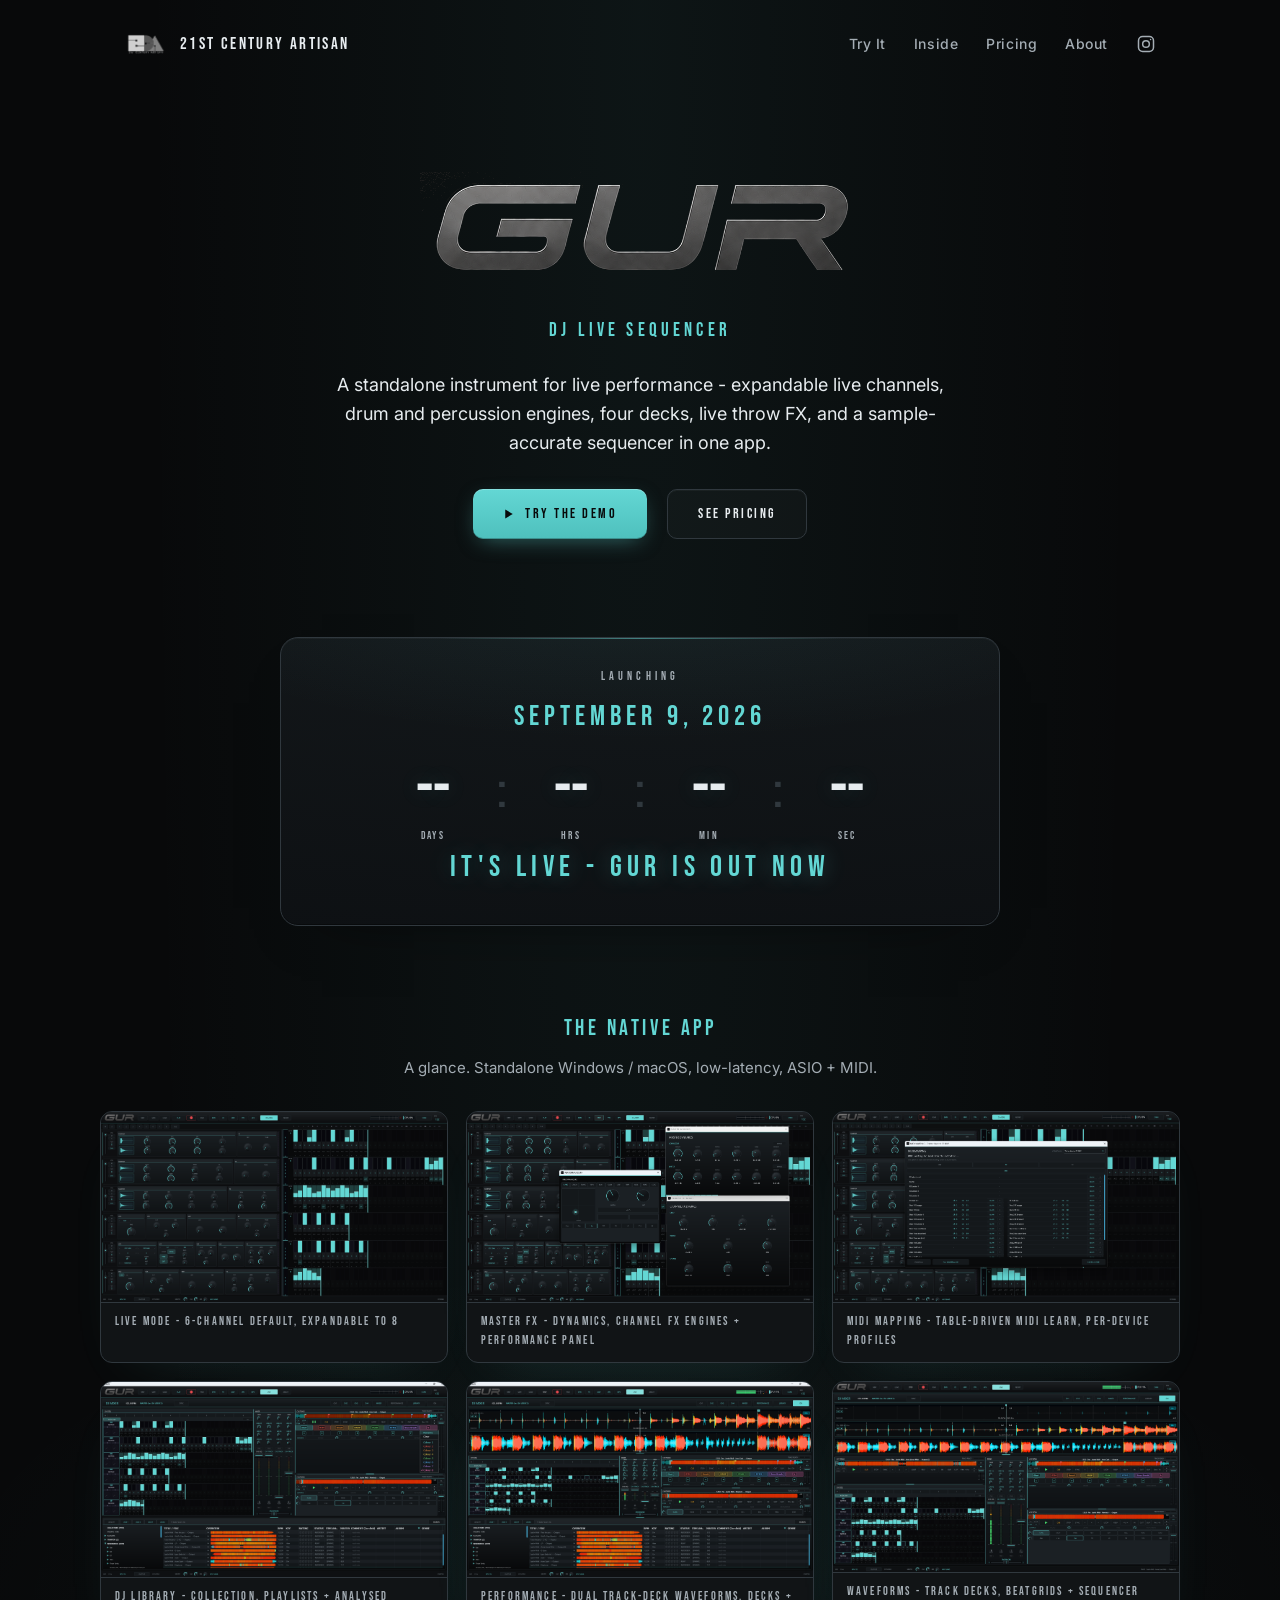
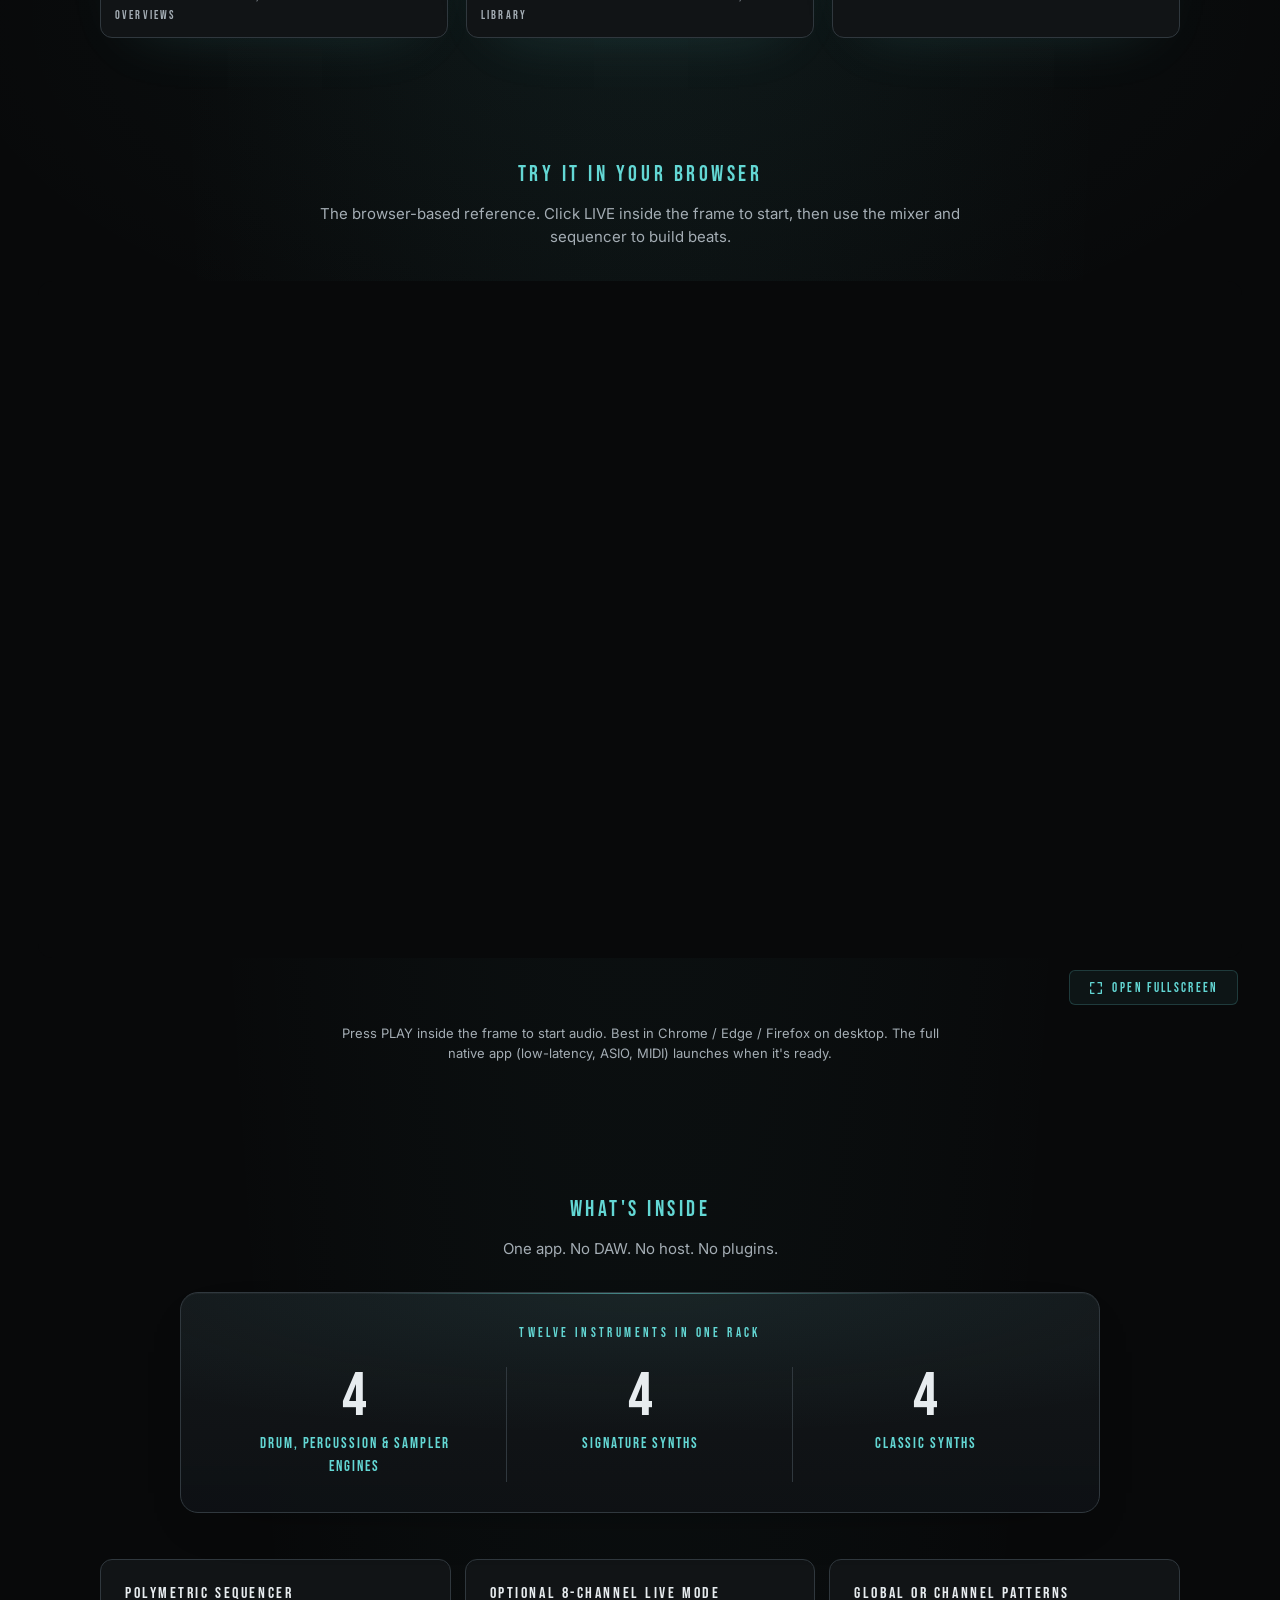
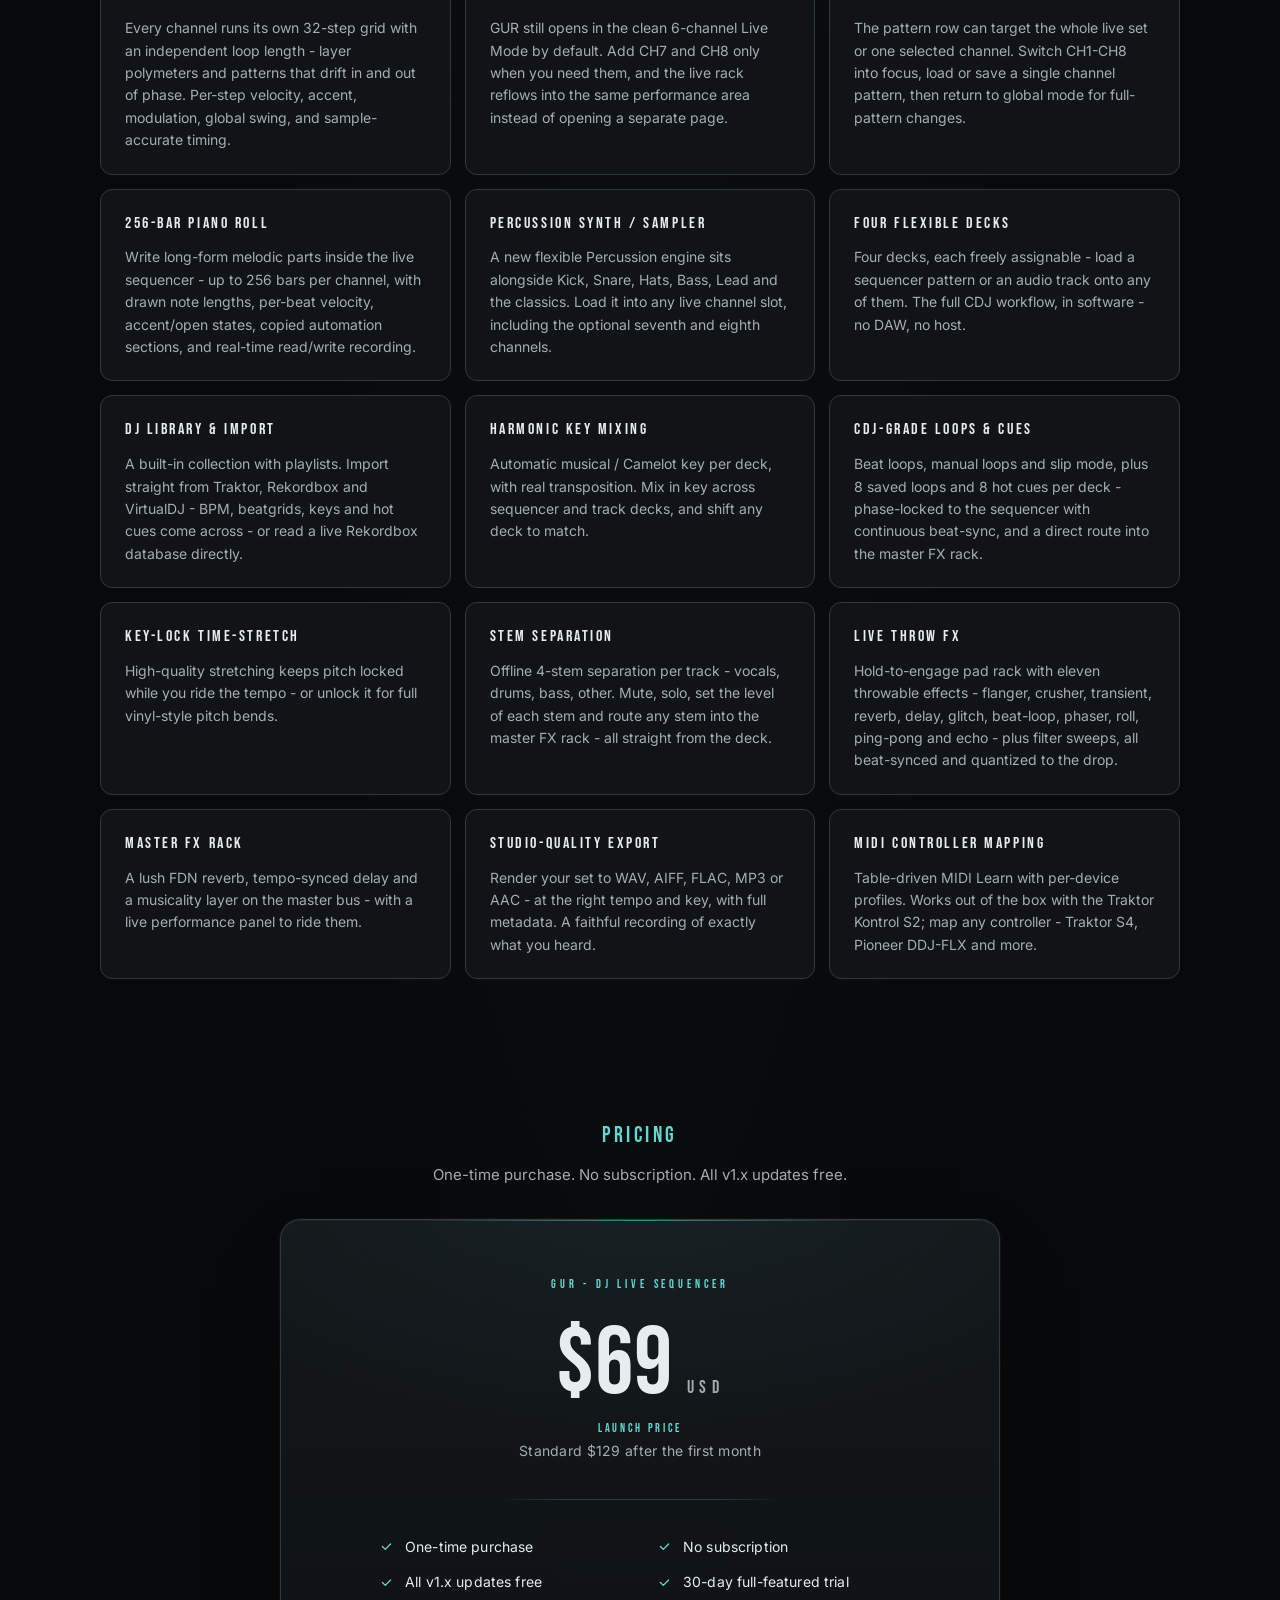
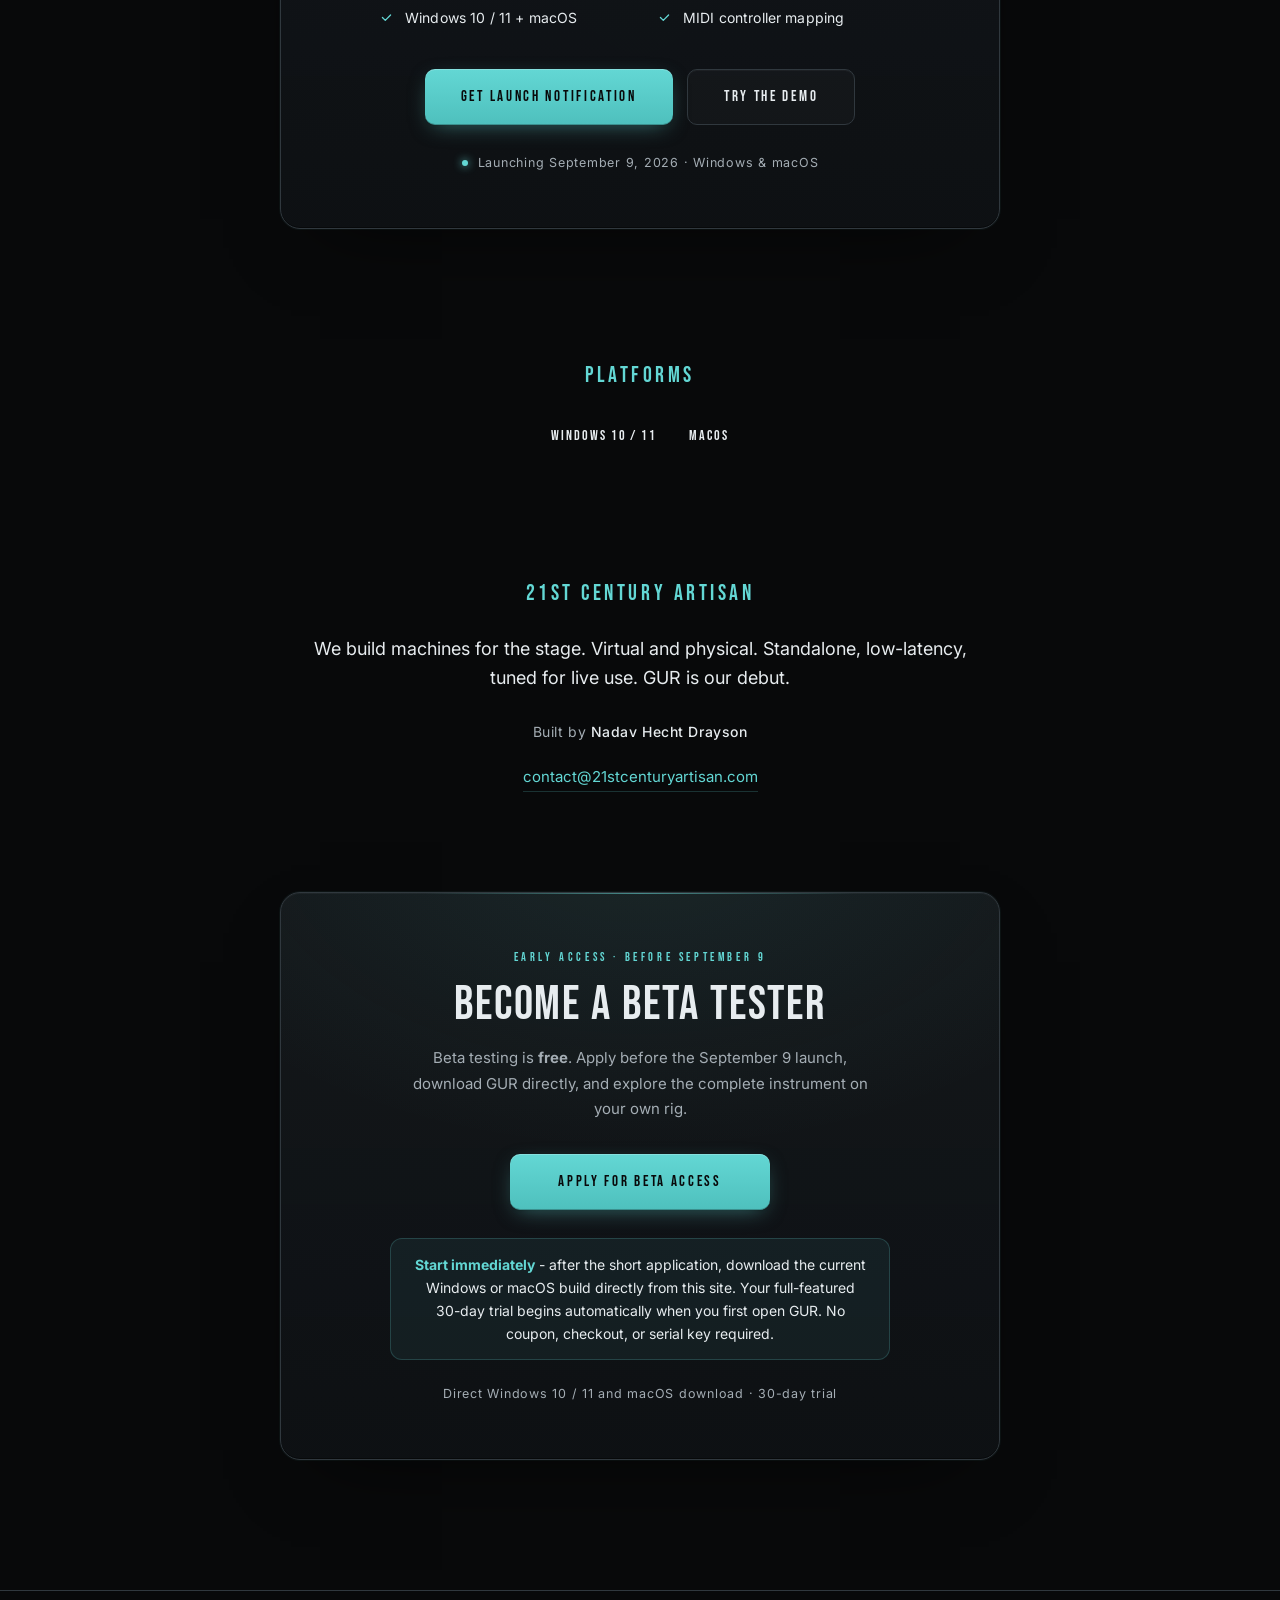
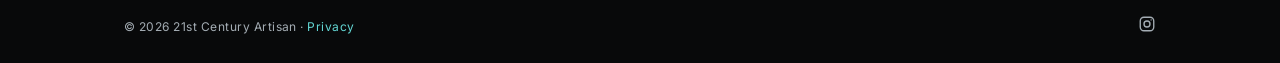
==== index.html @ 2fddfad7 "Move launch date from September 1 to September 9, 2026 Updates the countdown target, the hero/platfo" ====
<!DOCTYPE html>
<html lang="en">
<head>
  <meta charset="UTF-8">
  <meta name="viewport" content="width=device-width, initial-scale=1.0">
  <title>GUR - DJ Live Sequencer · 21st Century Artisan</title>
  <meta name="description" content="GUR is a standalone DJ Live Sequencer for Windows and macOS with expandable live channels, four decks, piano roll automation, percussion, MIDI mapping and live FX.">
  <meta name="theme-color" content="#0b0f15">
  <meta property="og:title" content="GUR - DJ Live Sequencer">
  <meta property="og:description" content="Expandable live channels, four decks, piano roll automation, percussion, MIDI mapping and live FX. By 21st Century Artisan.">
  <meta property="og:type" content="website">
  <link rel="icon" type="image/png" sizes="32x32" href="images/favicon-32.png">
  <link rel="apple-touch-icon" sizes="180x180" href="images/favicon-180.png">
  <link rel="preconnect" href="https://fonts.googleapis.com">
  <link rel="preconnect" href="https://fonts.gstatic.com" crossorigin>
  <link href="https://fonts.googleapis.com/css2?family=Bebas+Neue&family=Inter:wght@400;500;600&display=swap" rel="stylesheet">
  <link rel="stylesheet" href="css/style.css?v=20260725a">
</head>
<body>

<!-- HEADER -->
<header class="site-header">
  <a href="#top" class="brand">
    <img src="images/logo.png" alt="21st Century Artisan" class="brand-mark">
    <span class="brand-name">21st Century Artisan</span>
  </a>
  <nav class="header-nav">
    <a href="#try"      class="header-link">Try It</a>
    <a href="#inside"   class="header-link">Inside</a>
    <a href="#pricing"  class="header-link">Pricing</a>
    <a href="#about"    class="header-link">About</a>
    <a href="https://www.instagram.com/21stcenturyartisan/" target="_blank" rel="noopener" class="header-ig" aria-label="Instagram">
      <svg viewBox="0 0 24 24" fill="none" stroke="currentColor" stroke-width="1.8" stroke-linecap="round" stroke-linejoin="round" width="20" height="20">
        <rect x="3" y="3" width="18" height="18" rx="5"/>
        <circle cx="12" cy="12" r="4"/>
        <circle cx="17.5" cy="6.5" r="0.9" fill="currentColor" stroke="none"/>
      </svg>
    </a>
  </nav>
</header>

<main id="top">

  <!-- HERO -->
  <section class="hero">
    <img src="images/gur_logo.png" alt="GUR" class="hero-logo">
    <div class="hero-tagline">DJ LIVE SEQUENCER</div>
    <p class="hero-lede">
      A standalone instrument for live performance - expandable live channels,
      drum and percussion engines, four decks, live throw FX, and a sample-accurate
      sequencer in one app.
    </p>
    <!-- Clean dual CTA: primary action is the in-browser demo (visitor can
         hear it in 10 seconds), secondary anchors to the pricing section. -->
    <div class="hero-cta">
      <a class="gur-btn gur-btn--primary" href="#try">
        <svg viewBox="0 0 16 16" width="12" height="12" fill="currentColor" aria-hidden="true">
          <path d="M3 2 L13 8 L3 14 Z"/>
        </svg>
        TRY THE DEMO
      </a>
      <a class="gur-btn gur-btn--ghost" href="#pricing">SEE PRICING</a>
    </div>
  </section>

  <!-- COUNTDOWN - launch clock to 9 Sep 2026. JS in main.js fills the digits
       and ticks once per second; if the date passes it flips to a LAUNCHED state. -->
  <section class="countdown-section" aria-label="Launch countdown">
    <div class="countdown-card" id="countdown" data-launch="2026-09-09T00:00:00">
      <div class="cd-eyebrow">LAUNCHING</div>
      <div class="cd-date">SEPTEMBER 9, 2026</div>
      <div class="cd-clock" id="cdClock" role="timer" aria-live="off">
        <div class="cd-unit"><span class="cd-num" id="cdDays">--</span><span class="cd-lbl">DAYS</span></div>
        <div class="cd-sep">:</div>
        <div class="cd-unit"><span class="cd-num" id="cdHours">--</span><span class="cd-lbl">HRS</span></div>
        <div class="cd-sep">:</div>
        <div class="cd-unit"><span class="cd-num" id="cdMins">--</span><span class="cd-lbl">MIN</span></div>
        <div class="cd-sep">:</div>
        <div class="cd-unit"><span class="cd-num" id="cdSecs">--</span><span class="cd-lbl">SEC</span></div>
      </div>
      <div class="cd-done" id="cdDone" hidden>IT'S LIVE - GUR IS OUT NOW</div>
    </div>
  </section>

  <!-- SCREENSHOTS - teaser of the native JUCE app -->
  <section id="shots" class="shots-section">
    <div class="section-head">
      <h2>THE NATIVE APP</h2>
      <p>A glance. Standalone Windows / macOS, low-latency, ASIO + MIDI.</p>
    </div>
    <div class="shots-grid">
      <figure class="shot" data-lightbox="0" tabindex="0" role="button" aria-label="Open larger view of LIVE mode screenshot">
        <img src="images/gur-live.png" alt="GUR live mode - mixer and expandable live sequencer" loading="lazy">
        <figcaption>LIVE MODE - 6-channel default, expandable to 8</figcaption>
      </figure>
      <figure class="shot" data-lightbox="1" tabindex="0" role="button" aria-label="Open larger view of master FX and performance panel screenshot">
        <img src="images/gur-master-fx.png" alt="GUR master dynamics, channel FX engines and performance panel" loading="lazy">
        <figcaption>MASTER FX - dynamics, channel FX engines + performance panel</figcaption>
      </figure>
      <figure class="shot" data-lightbox="2" tabindex="0" role="button" aria-label="Open larger view of MIDI mapping screenshot">
        <img src="images/gur-midi-map.png" alt="GUR MIDI mapping dialog with per-device controller profiles" loading="lazy">
        <figcaption>MIDI MAPPING - table-driven MIDI Learn, per-device profiles</figcaption>
      </figure>
      <figure class="shot" data-lightbox="3" tabindex="0" role="button" aria-label="Open larger view of DJ library screenshot">
        <img src="images/gur-dj-library.png" alt="GUR DJ mixer with the built-in collection and playlists" loading="lazy">
        <figcaption>DJ LIBRARY - collection, playlists + analysed overviews</figcaption>
      </figure>
      <figure class="shot" data-lightbox="4" tabindex="0" role="button" aria-label="Open larger view of performance waveform screenshot">
        <img src="images/gur-performance.png" alt="GUR performance view - dual track-deck waveforms over decks and library" loading="lazy">
        <figcaption>PERFORMANCE - dual track-deck waveforms, decks + library</figcaption>
      </figure>
      <figure class="shot" data-lightbox="5" tabindex="0" role="button" aria-label="Open larger view of track-deck waveform screenshot">
        <img src="images/gur-dj-waveforms.png" alt="GUR waveform band with track decks and the sequencer" loading="lazy">
        <figcaption>WAVEFORMS - track decks, beatgrids + sequencer</figcaption>
      </figure>
    </div>
  </section>

  <!-- LIGHTBOX - fullscreen view of the screenshots. Click outside / X / Esc to close,
       arrows or click-image to flip between LIVE and DJ shots. -->
  <div class="lightbox" id="lightbox" role="dialog" aria-modal="true" aria-label="Screenshot viewer" hidden>
    <button class="lb-close" aria-label="Close">×</button>
    <button class="lb-nav lb-prev" aria-label="Previous screenshot">‹</button>
    <button class="lb-nav lb-next" aria-label="Next screenshot">›</button>
    <figure class="lb-stage">
      <img id="lbImg" src="" alt="">
      <figcaption id="lbCap"></figcaption>
    </figure>
  </div>

  <!-- MAIL CHOOSER - in-page "which email app?" picker. We control it, so picking
       Gmail/Outlook opens a pre-filled compose and "Default mail app" fires mailto:.
       Populated + opened by initMailChooser() from any [data-mail-email] link. -->
  <div class="mailchooser" id="mailChooser" role="dialog" aria-modal="true" aria-label="Choose your email app" hidden>
    <div class="mc-card">
      <button class="mc-close" aria-label="Close">×</button>
      <h3 class="mc-title">Open email with…</h3>
      <p class="mc-sub" id="mcTo"></p>
      <div class="mc-options">
        <a class="mc-opt" data-mc="gmail" target="_blank" rel="noopener">Gmail</a>
        <a class="mc-opt" data-mc="outlook" target="_blank" rel="noopener">Outlook</a>
        <a class="mc-opt" data-mc="default">Default mail app</a>
        <button class="mc-opt mc-copy" type="button" data-mc="copy">Copy email address</button>
      </div>
    </div>
  </div>

  <!-- TRY IT LIVE -->
  <section id="try" class="try-section">
    <div class="section-head">
      <h2>TRY IT IN YOUR BROWSER</h2>
      <p>The browser-based reference. Click LIVE inside the frame to start, then use the mixer and sequencer to build beats.</p>
    </div>
    <div class="iframe-wrap">
      <!-- allow="autoplay; fullscreen" keeps the Web Audio context running when the
           iframe enters fullscreen. The synth's AudioContext is started by the user
           pressing PLAY inside the iframe, which counts as the user gesture. -->
      <iframe id="synthFrame"
              src="https://21stcenturyartisan.github.io/DJLS-public/"
              title="GUR-V1 - browser demo"
              allow="autoplay; fullscreen; encrypted-media; clipboard-read; clipboard-write"
              allowfullscreen
              loading="lazy"></iframe>
    </div>
    <div class="try-actions">
      <button id="synthFsBtn" class="fs-btn" type="button" aria-label="Open synth in fullscreen">
        <svg viewBox="0 0 24 24" width="16" height="16" fill="none" stroke="currentColor" stroke-width="2" stroke-linecap="round" stroke-linejoin="round" aria-hidden="true">
          <path d="M4 9V4h5"/><path d="M20 9V4h-5"/>
          <path d="M4 15v5h5"/><path d="M20 15v5h-5"/>
        </svg>
        OPEN FULLSCREEN
      </button>
    </div>
    <p class="try-note">Press PLAY inside the frame to start audio. Best in Chrome / Edge / Firefox on desktop. The full native app (low-latency, ASIO, MIDI) launches when it's ready.</p>
  </section>

  <!-- FEATURE GRID -->
  <section id="inside" class="features-section">
    <div class="section-head">
      <h2>WHAT'S INSIDE</h2>
      <p>One app. No DAW. No host. No plugins.</p>
    </div>

    <!-- Instrument-count banner: 4 drum/percussion + 4 signature + 4 classic = 12 engines. -->
    <div class="synth-banner">
      <p class="sb-lead">Twelve instruments in one rack</p>
      <div class="sb-tiles">
        <div class="sb-tile">
          <span class="sb-num">4</span>
          <span class="sb-label">Drum, percussion &amp; sampler engines</span>
        </div>
        <div class="sb-tile">
          <span class="sb-num">4</span>
          <span class="sb-label">Signature synths</span>
        </div>
        <div class="sb-tile">
          <span class="sb-num">4</span>
          <span class="sb-label">Classic synths</span>
        </div>
      </div>
    </div>

    <div class="feature-grid">
      <div class="card">
        <h3>POLYMETRIC SEQUENCER</h3>
        <p>Every channel runs its own 32-step grid with an independent loop length - layer polymeters and patterns that drift in and out of phase. Per-step velocity, accent, modulation, global swing, and sample-accurate timing.</p>
      </div>
      <div class="card">
        <h3>OPTIONAL 8-CHANNEL LIVE MODE</h3>
        <p>GUR still opens in the clean 6-channel Live Mode by default. Add CH7 and CH8 only when you need them, and the live rack reflows into the same performance area instead of opening a separate page.</p>
      </div>
      <div class="card">
        <h3>GLOBAL OR CHANNEL PATTERNS</h3>
        <p>The pattern row can target the whole live set or one selected channel. Switch CH1-CH8 into focus, load or save a single channel pattern, then return to global mode for full-pattern changes.</p>
      </div>
      <div class="card">
        <h3>256-BAR PIANO ROLL</h3>
        <p>Write long-form melodic parts inside the live sequencer - up to 256 bars per channel, with drawn note lengths, per-beat velocity, accent/open states, copied automation sections, and real-time read/write recording.</p>
      </div>
      <div class="card">
        <h3>PERCUSSION SYNTH / SAMPLER</h3>
        <p>A new flexible Percussion engine sits alongside Kick, Snare, Hats, Bass, Lead and the classics. Load it into any live channel slot, including the optional seventh and eighth channels.</p>
      </div>
      <div class="card">
        <h3>FOUR FLEXIBLE DECKS</h3>
        <p>Four decks, each freely assignable - load a sequencer pattern or an audio track onto any of them. The full CDJ workflow, in software - no DAW, no host.</p>
      </div>
      <div class="card">
        <h3>DJ LIBRARY &amp; IMPORT</h3>
        <p>A built-in collection with playlists. Import straight from Traktor, Rekordbox and VirtualDJ - BPM, beatgrids, keys and hot cues come across - or read a live Rekordbox database directly.</p>
      </div>
      <div class="card">
        <h3>HARMONIC KEY MIXING</h3>
        <p>Automatic musical / Camelot key per deck, with real transposition. Mix in key across sequencer and track decks, and shift any deck to match.</p>
      </div>
      <div class="card">
        <h3>CDJ-GRADE LOOPS &amp; CUES</h3>
        <p>Beat loops, manual loops and slip mode, plus 8 saved loops and 8 hot cues per deck - phase-locked to the sequencer with continuous beat-sync, and a direct route into the master FX rack.</p>
      </div>
      <div class="card">
        <h3>KEY-LOCK TIME-STRETCH</h3>
        <p>High-quality stretching keeps pitch locked while you ride the tempo - or unlock it for full vinyl-style pitch bends.</p>
      </div>
      <div class="card">
        <h3>STEM SEPARATION</h3>
        <p>Offline 4-stem separation per track - vocals, drums, bass, other. Mute, solo, set the level of each stem and route any stem into the master FX rack - all straight from the deck.</p>
      </div>
      <div class="card">
        <h3>LIVE THROW FX</h3>
        <p>Hold-to-engage pad rack with eleven throwable effects - flanger, crusher, transient, reverb, delay, glitch, beat-loop, phaser, roll, ping-pong and echo - plus filter sweeps, all beat-synced and quantized to the drop.</p>
      </div>
      <div class="card">
        <h3>MASTER FX RACK</h3>
        <p>A lush FDN reverb, tempo-synced delay and a musicality layer on the master bus - with a live performance panel to ride them.</p>
      </div>
      <div class="card">
        <h3>STUDIO-QUALITY EXPORT</h3>
        <p>Render your set to WAV, AIFF, FLAC, MP3 or AAC - at the right tempo and key, with full metadata. A faithful recording of exactly what you heard.</p>
      </div>
      <div class="card">
        <h3>MIDI CONTROLLER MAPPING</h3>
        <p>Table-driven MIDI Learn with per-device profiles. Works out of the box with the Traktor Kontrol S2; map any controller - Traktor S4, Pioneer DDJ-FLX and more.</p>
      </div>
    </div>
  </section>

  <!-- PRICING - single elevated card. One launch price, one primary CTA, one
       quiet secondary. Feature grid uses thin SVG ticks (not emoji). Top-edge
       accent rail + soft inset/outset shadows give the card a premium tactile
       feel without ornament. Update mailto: -> LemonSqueezy checkout URL once
       LS account is live; the rest of the layout stays. -->
  <section id="pricing" class="pricing-section">
    <div class="section-head">
      <h2>PRICING</h2>
      <p>One-time purchase. No subscription. All v1.x updates free.</p>
    </div>

    <div class="pricing-card">
      <div class="pc-eyebrow">GUR - DJ LIVE SEQUENCER</div>

      <div class="pc-price-row">
        <span class="pc-price">$69</span>
        <span class="pc-currency">USD</span>
      </div>
      <p class="pc-context">
        <span class="pc-launch-tag">LAUNCH PRICE</span><br>
        Standard $129 after the first month
      </p>

      <div class="pc-divider"></div>

      <ul class="pc-features">
        <li>
          <svg viewBox="0 0 16 16" width="13" height="13" fill="none" stroke="currentColor" stroke-width="1.6" stroke-linecap="round" stroke-linejoin="round" aria-hidden="true">
            <path d="M3 8 L6.5 11.5 L13 5"/>
          </svg>
          One-time purchase
        </li>
        <li>
          <svg viewBox="0 0 16 16" width="13" height="13" fill="none" stroke="currentColor" stroke-width="1.6" stroke-linecap="round" stroke-linejoin="round" aria-hidden="true">
            <path d="M3 8 L6.5 11.5 L13 5"/>
          </svg>
          No subscription
        </li>
        <li>
          <svg viewBox="0 0 16 16" width="13" height="13" fill="none" stroke="currentColor" stroke-width="1.6" stroke-linecap="round" stroke-linejoin="round" aria-hidden="true">
            <path d="M3 8 L6.5 11.5 L13 5"/>
          </svg>
          All v1.x updates free
        </li>
        <li>
          <svg viewBox="0 0 16 16" width="13" height="13" fill="none" stroke="currentColor" stroke-width="1.6" stroke-linecap="round" stroke-linejoin="round" aria-hidden="true">
            <path d="M3 8 L6.5 11.5 L13 5"/>
          </svg>
          30-day full-featured trial
        </li>
        <li>
          <svg viewBox="0 0 16 16" width="13" height="13" fill="none" stroke="currentColor" stroke-width="1.6" stroke-linecap="round" stroke-linejoin="round" aria-hidden="true">
            <path d="M3 8 L6.5 11.5 L13 5"/>
          </svg>
          Windows 10 / 11 + macOS
        </li>
        <li>
          <svg viewBox="0 0 16 16" width="13" height="13" fill="none" stroke="currentColor" stroke-width="1.6" stroke-linecap="round" stroke-linejoin="round" aria-hidden="true">
            <path d="M3 8 L6.5 11.5 L13 5"/>
          </svg>
          MIDI controller mapping
        </li>
      </ul>

      <div class="pc-cta-row">
        <!-- JS intercepts the click and shows the in-page mail chooser (initMailChooser).
             The Gmail href stays as the no-JS fallback. -->
        <a class="gur-btn gur-btn--primary gur-btn--lg" href="https://mail.google.com/mail/?view=cm&amp;fs=1&amp;to=contact@21stcenturyartisan.com&amp;su=GUR%20%E2%80%94%20notify%20me%20at%20launch&amp;body=Please%20let%20me%20know%20when%20GUR%20is%20available%20to%20purchase." target="_blank" rel="noopener"
           data-mail-email="contact@21stcenturyartisan.com"
           data-mail-subject="GUR - notify me at launch"
           data-mail-body="Please let me know when GUR is available to purchase.">
          GET LAUNCH NOTIFICATION
        </a>
        <a class="gur-btn gur-btn--ghost gur-btn--lg" href="#try">
          TRY THE DEMO
        </a>
      </div>

      <p class="pc-status"><span class="pc-status-dot" aria-hidden="true"></span>Launching September 9, 2026 · Windows &amp; macOS</p>
    </div>
  </section>

  <!-- PLATFORMS -->
  <section class="platforms-section">
    <div class="section-head">
      <h2>PLATFORMS</h2>
    </div>
    <div class="platforms-row">
      <span class="platform live">WINDOWS 10 / 11</span>
      <span class="platform live">MACOS</span>
    </div>
  </section>

  <!-- ABOUT -->
  <section id="about" class="about-section">
    <div class="about-inner">
      <h2>21ST CENTURY ARTISAN</h2>
      <p class="about-statement">
        We build machines for the stage. Virtual and physical. Standalone, low-latency,
        tuned for live use. GUR is our debut.
      </p>
      <p class="about-credit">
        Built by <strong>Nadav Hecht Drayson</strong>
      </p>
      <a class="contact-link" href="https://mail.google.com/mail/?view=cm&amp;fs=1&amp;to=contact@21stcenturyartisan.com" target="_blank" rel="noopener"
         data-mail-email="contact@21stcenturyartisan.com">
        contact@21stcenturyartisan.com
      </a>
    </div>
  </section>

  <!-- BETA TESTERS - bottom-of-page call to action. Applicants complete the
       short intake form, then download the Windows or macOS build directly and
       begin the built-in 30-day trial. No checkout or license key is needed. -->
  <section id="beta" class="beta-section">
    <div class="beta-card">
      <div class="beta-eyebrow">EARLY ACCESS · BEFORE SEPTEMBER 9</div>
      <h2 class="beta-title">BECOME A BETA TESTER</h2>
      <p class="beta-lede">
        Beta testing is <strong>free</strong>. Apply before the September 9 launch,
        download GUR directly, and explore the complete instrument on your own rig.
      </p>
      <!-- The beta CTA now leads to the intake questionnaire (beta-intake.html),
           which gathers the applicant's profile and posts to
           contact@21stcenturyartisan.com. This replaces the old email-only form
           that jumped straight to checkout, so every applicant answers the
           qualifying questions before access is granted. -->
      <div class="beta-cta">
        <a class="gur-btn gur-btn--primary gur-btn--lg" href="beta-intake.html">APPLY FOR BETA ACCESS</a>
      </div>
      <p class="beta-trial">
        <strong>Start immediately</strong> - after the short application, download
        the current Windows or macOS build directly from this site. Your
        full-featured 30-day trial begins automatically when you first open GUR.
        No coupon, checkout, or serial key required.
      </p>
      <p class="beta-note">Direct Windows 10 / 11 and macOS download · 30-day trial</p>
    </div>
  </section>

</main>

<!-- FOOTER -->
<footer class="site-footer">
  <div class="footer-inner">
    <span>&copy; 2026 21st Century Artisan &middot; <a href="privacy.html">Privacy</a></span>
    <ul class="footer-socials">
      <li>
        <a href="https://www.instagram.com/21stcenturyartisan/" target="_blank" rel="noopener" aria-label="Instagram">
          <svg viewBox="0 0 24 24" fill="none" stroke="currentColor" stroke-width="1.8" stroke-linecap="round" stroke-linejoin="round" width="18" height="18">
            <rect x="3" y="3" width="18" height="18" rx="5"/>
            <circle cx="12" cy="12" r="4"/>
            <circle cx="17.5" cy="6.5" r="0.9" fill="currentColor" stroke="none"/>
          </svg>
        </a>
      </li>
    </ul>
  </div>
</footer>

<script src="js/main.js?v=20260705"></script>
</body>
</html>
---- css/style.css ----
/* ============================================================================
   21st Century Artisan · GUR - single-page site
   Palette + typography mirror the in-app aesthetic (kUiAccent #63d7d4, dark).
   ============================================================================ */

:root {
  /* Matches the synth's JUCE NEON palette exactly so the iframe blends
     seamlessly into the page (#08090a body, #14181b panels). Logo no
     longer reads as a stickered card sitting on a different dark. */
  --bg:          #08090a;
  --panel:       #14181b;
  --panel-soft:  #111416;
  --line:        #30383e;
  --text:        #e7ecef;
  --muted:       #a4adb4;
  --accent:      #63d7d4;
  --accent-dim:  #63d7d433;
  --warn:        #ff6a78;

  --maxw: 1080px;
  --gutter: 24px;
}

* { box-sizing: border-box; }
html, body { margin: 0; padding: 0; }
html { scroll-behavior: smooth; }
body {
  background:
    radial-gradient(ellipse at top, rgba(99,215,212,0.06), transparent 55%),
    radial-gradient(ellipse 1200px 600px at 50% 25%, rgba(99,215,212,0.04), transparent 60%),
    var(--bg);
  color: var(--text);
  font-family: 'Inter', -apple-system, BlinkMacSystemFont, 'Segoe UI', sans-serif;
  line-height: 1.55;
  min-height: 100vh;
  -webkit-font-smoothing: antialiased;
}

img { max-width: 100%; display: block; }

a { color: var(--accent); text-decoration: none; }
a:hover { color: var(--text); }

h2, h3 {
  font-family: 'Bebas Neue', sans-serif;
  font-weight: 400;
  letter-spacing: 0.16em;
  margin: 0;
}

/* ── HEADER ─────────────────────────────────────────────── */
.site-header {
  display: flex;
  align-items: center;
  justify-content: space-between;
  max-width: var(--maxw);
  margin: 0 auto;
  padding: 22px var(--gutter);
}
.brand {
  display: flex;
  align-items: center;
  gap: 12px;
  color: var(--text);
}
.brand-mark {
  width: 44px;
  height: 44px;
  object-fit: contain;
  /* No drop-shadow: the 21stCA logo PNG has a non-transparent border that
     drop-shadow traces into a visible rectangular halo, making the mark feel
     pasted on. Letting it sit clean reads as part of the page. */
}
.brand-name {
  font-family: 'Bebas Neue', sans-serif;
  letter-spacing: 0.14em;
  font-size: 17px;
  color: var(--text);
}
.header-nav {
  display: flex;
  align-items: center;
  gap: 28px;
}
.header-link {
  color: var(--muted);
  font-size: 14px;
  font-weight: 500;
  letter-spacing: 0.04em;
  transition: color 0.15s ease;
}
.header-link:hover { color: var(--text); }
.header-ig {
  color: var(--muted);
  display: inline-flex;
  align-items: center;
  transition: color 0.15s ease;
}
.header-ig:hover { color: var(--accent); }

@media (max-width: 640px) {
  .site-header { padding: 18px 16px; }
  .brand-name  { display: none; }                /* mark only on small */
  .header-nav  { gap: 16px; }
  .header-link { font-size: 13px; }
}

/* ── HERO ────────────────────────────────────────────────── */
.hero {
  max-width: var(--maxw);
  margin: 24px auto 40px;
  padding: 60px var(--gutter) 50px;
  text-align: center;
}
.hero-logo {
  margin: 0 auto 28px;
  max-width: 440px;
  width: min(78vw, 440px);
  /* No drop-shadow: gur_logo.png has noisy near-transparent edge pixels
     from make_gur_logo.ps1's flood-fill extraction, and drop-shadow
     traces them into a visible rectangular halo on dark backgrounds.
     The ambient body radial-gradient already gives the section a glow. */
}
.hero-tagline {
  font-family: 'Bebas Neue', sans-serif;
  letter-spacing: 0.22em;
  color: var(--accent);
  font-size: clamp(15px, 1.9vw, 19px);
  margin-bottom: 26px;
}
.hero-lede {
  max-width: 620px;
  margin: 0 auto 32px;
  font-size: clamp(16px, 1.8vw, 18px);
  color: var(--text);
  line-height: 1.6;
}
.hero-cta {
  display: inline-flex;
  align-items: center;
  gap: 20px;
  flex-wrap: wrap;
  justify-content: center;
}
.badge {
  display: inline-block;
  padding: 9px 20px;
  border: 1px solid var(--accent-dim);
  border-radius: 999px;
  color: var(--accent);
  font-family: 'Bebas Neue', sans-serif;
  letter-spacing: 0.18em;
  font-size: 13px;
}
.cta-secondary {
  color: var(--muted);
  font-size: 14px;
  letter-spacing: 0.06em;
  transition: color 0.15s ease;
}
.cta-secondary:hover { color: var(--accent); }

/* ── COUNTDOWN (launch clock) ───────────────────────────── */
.countdown-section { padding: 8px var(--gutter) 36px; }
.countdown-card {
  max-width: 720px;
  margin: 0 auto;
  padding: 30px clamp(20px, 4vw, 44px) 34px;
  text-align: center;
  background:
    radial-gradient(120% 90% at 50% -20%, rgba(99,215,212,0.07) 0%, transparent 62%),
    linear-gradient(180deg, rgba(20,24,27,0.85) 0%, rgba(14,17,20,0.92) 100%);
  border: 1px solid var(--line);
  border-radius: 18px;
  box-shadow:
    0 1px 0 rgba(255,255,255,0.04) inset,
    0 -1px 0 rgba(0,0,0,0.4) inset,
    0 24px 60px -42px rgba(0,0,0,0.7);
  position: relative;
  overflow: hidden;
}
.countdown-card::before {
  content: '';
  position: absolute;
  top: 0; left: 22%; right: 22%; height: 1px;
  background: linear-gradient(90deg, transparent, var(--accent) 50%, transparent);
  opacity: 0.5;
}
.cd-eyebrow {
  font-family: 'Bebas Neue', sans-serif;
  letter-spacing: 0.34em;
  font-size: 12px;
  color: var(--muted);
  margin-bottom: 8px;
}
.cd-date {
  font-family: 'Bebas Neue', sans-serif;
  letter-spacing: 0.18em;
  font-size: clamp(20px, 3vw, 28px);
  color: var(--accent);
  margin-bottom: 22px;
}
.cd-clock {
  display: flex;
  align-items: flex-start;
  justify-content: center;
  gap: clamp(10px, 2.4vw, 22px);
}
.cd-unit {
  display: flex;
  flex-direction: column;
  align-items: center;
  min-width: clamp(48px, 12vw, 84px);
}
.cd-num {
  font-family: 'Bebas Neue', sans-serif;
  font-size: clamp(38px, 7vw, 64px);
  line-height: 0.95;
  color: var(--text);
  font-variant-numeric: tabular-nums;
  text-shadow: 0 0 22px rgba(99,215,212,0.18);
}
.cd-lbl {
  font-family: 'Bebas Neue', sans-serif;
  letter-spacing: 0.2em;
  font-size: 11px;
  color: var(--muted);
  margin-top: 6px;
}
.cd-sep {
  font-family: 'Bebas Neue', sans-serif;
  font-size: clamp(30px, 6vw, 52px);
  line-height: 1;
  color: var(--line);
  align-self: flex-start;
  margin-top: clamp(2px, 0.6vw, 6px);
}
.cd-done {
  font-family: 'Bebas Neue', sans-serif;
  letter-spacing: 0.18em;
  font-size: clamp(20px, 3.4vw, 30px);
  color: var(--accent);
  text-shadow: 0 0 22px rgba(99,215,212,0.3);
}
@media (max-width: 560px) {
  .countdown-card { padding: 24px 16px 26px; border-radius: 14px; }
  .cd-clock { gap: 6px; }
  .cd-sep   { display: none; }       /* drop separators when space is tight */
  .cd-unit  { min-width: 0; flex: 1; }
}

/* ═══════════════════════════════════════════════════════
   REUSABLE BUTTON SYSTEM (.gur-btn)
   Single source of truth for every CTA on the page. Modifiers compose:
     .gur-btn .gur-btn--primary .gur-btn--lg
   Tactile hardware language - soft inset top highlight + recessed bottom
   edge on the primary; ghost variant for secondary CTAs. No bounce/scale
   on hover. All transitions through one --btn-trans timing function so
   states feel coherent.
   ═══════════════════════════════════════════════════════ */
:root {
  --btn-radius: 10px;
  --btn-height: 50px;
  --btn-pad-x: 30px;
  --btn-trans: 180ms cubic-bezier(.4, 0, .2, 1);
}
.gur-btn {
  appearance: none;
  -webkit-appearance: none;
  border: 0;
  cursor: pointer;
  font-family: 'Bebas Neue', sans-serif;
  letter-spacing: 0.18em;
  font-size: 14px;
  height: var(--btn-height);
  padding: 0 var(--btn-pad-x);
  border-radius: var(--btn-radius);
  display: inline-flex;
  align-items: center;
  justify-content: center;
  gap: 10px;
  transition: background var(--btn-trans),
              border-color var(--btn-trans),
              color var(--btn-trans),
              transform var(--btn-trans),
              box-shadow var(--btn-trans);
  text-decoration: none;
  white-space: nowrap;
  user-select: none;
  -webkit-tap-highlight-color: transparent;
  position: relative;
  isolation: isolate;   /* contain ::before/::after to the button */
}
.gur-btn:focus-visible {
  outline: 2px solid var(--accent);
  outline-offset: 3px;
}

/* Primary - tactile accent. Inset top highlight gives the chamfered hardware
   feel; subtle outer glow grows on hover. Active state recesses slightly. */
.gur-btn--primary {
  background: linear-gradient(180deg, var(--accent) 0%, #4ec0bd 100%);
  color: #08090a;
  box-shadow:
    0 1px 0 rgba(255,255,255,0.22) inset,
    0 -1px 0 rgba(0,0,0,0.25) inset,
    0 6px 22px -8px rgba(99,215,212,0.55),
    0 1px 2px rgba(0,0,0,0.4);
}
.gur-btn--primary:hover {
  background: linear-gradient(180deg, #7be0dd 0%, var(--accent) 100%);
  box-shadow:
    0 1px 0 rgba(255,255,255,0.26) inset,
    0 -1px 0 rgba(0,0,0,0.25) inset,
    0 8px 28px -8px rgba(99,215,212,0.7),
    0 1px 2px rgba(0,0,0,0.4);
}
.gur-btn--primary:active {
  transform: translateY(1px);
  box-shadow:
    0 1px 0 rgba(255,255,255,0.14) inset,
    0 -1px 0 rgba(0,0,0,0.25) inset,
    0 2px 10px rgba(99,215,212,0.32);
}

/* Ghost - secondary. Quiet outline, accent shift on hover. */
.gur-btn--ghost {
  background: rgba(255,255,255,0.02);
  color: var(--text);
  border: 1px solid var(--line);
  box-shadow: 0 1px 0 rgba(255,255,255,0.04) inset;
}
.gur-btn--ghost:hover {
  border-color: var(--accent-dim);
  color: var(--accent);
  background: rgba(99,215,212,0.05);
}
.gur-btn--ghost:active { transform: translateY(1px); }

/* Disabled */
.gur-btn:disabled,
.gur-btn[aria-disabled="true"] {
  opacity: 0.4;
  pointer-events: none;
  filter: saturate(0.3);
}

/* Sizes */
.gur-btn--lg { height: 56px; font-size: 15px; padding: 0 36px; }
.gur-btn--sm { height: 40px; font-size: 12px; padding: 0 20px; }

/* ═══════════════════════════════════════════════════════
   PRICING SECTION - single elevated card
   ═══════════════════════════════════════════════════════ */
.pricing-section { padding: 70px var(--gutter) 80px; }

.pricing-card {
  max-width: 720px;
  margin: 0 auto;
  padding: 56px clamp(28px, 5vw, 60px);
  background:
    radial-gradient(120% 80% at 50% -10%, rgba(99,215,212,0.06) 0%, transparent 60%),
    linear-gradient(180deg, rgba(20,24,27,0.92) 0%, rgba(14,17,20,0.96) 100%);
  border: 1px solid var(--line);
  border-radius: 20px;
  box-shadow:
    0 1px 0 rgba(255,255,255,0.04) inset,
    0 -1px 0 rgba(0,0,0,0.45) inset,
    0 30px 80px -40px rgba(0,0,0,0.75),
    0 0 0 1px rgba(99,215,212,0.05);
  position: relative;
  overflow: hidden;
}
/* Faint accent rail across the top edge - like a hardware faceplate LED bar. */
.pricing-card::before {
  content: '';
  position: absolute;
  top: 0; left: 20%; right: 20%; height: 1px;
  background: linear-gradient(90deg, transparent 0%, var(--accent) 50%, transparent 100%);
  opacity: 0.55;
}

.pc-eyebrow {
  font-family: 'Bebas Neue', sans-serif;
  letter-spacing: 0.32em;
  font-size: 12px;
  color: var(--accent);
  text-align: center;
  margin-bottom: 28px;
}

.pc-price-row {
  display: flex;
  align-items: baseline;
  justify-content: center;
  gap: 14px;
  margin-bottom: 6px;
}
.pc-price {
  font-family: 'Bebas Neue', sans-serif;
  font-size: clamp(72px, 9vw, 96px);
  line-height: 0.9;
  color: var(--text);
  letter-spacing: 0.01em;
}
.pc-currency {
  font-family: 'Bebas Neue', sans-serif;
  font-size: 18px;
  letter-spacing: 0.3em;
  color: var(--muted);
}

.pc-context {
  text-align: center;
  color: var(--muted);
  font-size: 14px;
  letter-spacing: 0.02em;
  margin: 0;
  line-height: 1.7;
}
.pc-launch-tag {
  color: var(--accent);
  font-family: 'Bebas Neue', sans-serif;
  letter-spacing: 0.22em;
  font-size: 12px;
}

.pc-divider {
  height: 1px;
  background: linear-gradient(90deg, transparent, var(--line) 20%, var(--line) 80%, transparent);
  margin: 36px auto;
  max-width: 280px;
}

.pc-features {
  list-style: none;
  margin: 0 auto 40px;
  padding: 0;
  display: grid;
  grid-template-columns: 1fr 1fr;
  gap: 14px 36px;
  max-width: 520px;
}
.pc-features li {
  display: flex;
  align-items: center;
  gap: 12px;
  font-size: 14px;
  color: var(--text);
  letter-spacing: 0.01em;
}
.pc-features svg {
  flex-shrink: 0;
  color: var(--accent);
}

.pc-cta-row {
  display: flex;
  gap: 14px;
  justify-content: center;
  flex-wrap: wrap;
}

.pc-status {
  text-align: center;
  margin: 28px 0 0;
  font-size: 12.5px;
  color: var(--muted);
  letter-spacing: 0.06em;
}
.pc-status-dot {
  display: inline-block;
  width: 6px; height: 6px;
  background: var(--accent);
  border-radius: 50%;
  margin-right: 10px;
  vertical-align: middle;
  box-shadow: 0 0 8px var(--accent);
  animation: pc-pulse 2.2s ease-in-out infinite;
}
@keyframes pc-pulse {
  0%, 100% { opacity: 0.45; }
  50%      { opacity: 1; }
}
@media (prefers-reduced-motion: reduce) {
  .pc-status-dot { animation: none; opacity: 0.85; }
}

/* ── Section heads (shared) ─────────────────────────────── */
.section-head {
  max-width: 740px;
  margin: 0 auto 32px;
  text-align: center;
  padding: 0 var(--gutter);
}
.section-head h2 {
  color: var(--accent);
  font-size: 22px;
  margin-bottom: 10px;
}
.section-head p {
  color: var(--muted);
  font-size: 15px;
  margin: 0;
}

/* ── SCREENSHOTS - native-app teaser ────────────────────── */
.shots-section { padding: 50px var(--gutter) 60px; }
.shots-grid {
  max-width: var(--maxw);
  margin: 0 auto;
  display: grid;
  grid-template-columns: repeat(3, minmax(0, 1fr));
  gap: 18px;
}
.shot {
  margin: 0;
  background: var(--panel-soft);
  border: 1px solid var(--line);
  border-radius: 12px;
  overflow: hidden;
  cursor: zoom-in;
  transition: border-color 0.2s ease, transform 0.2s ease;
  box-shadow: 0 24px 60px -36px rgba(99,215,212,0.18);
}
.shot:hover,
.shot:focus-visible {
  border-color: var(--accent-dim);
  transform: translateY(-2px);
  outline: none;
}
.shot img {
  width: 100%;
  height: auto;
  display: block;
  background: #000;
}
.shot figcaption {
  padding: 10px 14px 12px;
  color: var(--muted);
  font-family: 'Bebas Neue', sans-serif;
  letter-spacing: 0.18em;
  font-size: 12px;
  border-top: 1px solid var(--line);
}
@media (max-width: 720px) {
  .shots-grid { grid-template-columns: 1fr; }
}

/* ── LIGHTBOX (screenshot review) ───────────────────────── */
.lightbox {
  position: fixed;
  inset: 0;
  background: rgba(8, 10, 14, 0.94);
  z-index: 1000;
  display: flex;
  align-items: center;
  justify-content: center;
  padding: 32px;
  backdrop-filter: blur(4px);
  animation: lbFade 0.18s ease-out;
}
.lightbox[hidden] { display: none; }
@keyframes lbFade {
  from { opacity: 0; }
  to   { opacity: 1; }
}
.lb-stage {
  margin: 0;
  max-width: min(1400px, 96vw);
  max-height: 88vh;
  display: flex;
  flex-direction: column;
  align-items: stretch;
  cursor: zoom-out;
}
.lb-stage img {
  width: 100%;
  height: auto;
  max-height: calc(88vh - 56px);
  object-fit: contain;
  border-radius: 8px;
  background: #000;
  box-shadow: 0 24px 70px -20px rgba(0, 0, 0, 0.8),
              0 0 0 1px var(--line);
}
.lb-stage figcaption {
  margin-top: 14px;
  text-align: center;
  font-family: 'Bebas Neue', sans-serif;
  letter-spacing: 0.22em;
  color: var(--muted);
  font-size: 13px;
}
.lb-close,
.lb-nav {
  position: absolute;
  background: transparent;
  border: 1px solid var(--line);
  color: var(--text);
  font-size: 24px;
  line-height: 1;
  width: 44px;
  height: 44px;
  border-radius: 50%;
  cursor: pointer;
  display: flex;
  align-items: center;
  justify-content: center;
  transition: border-color 0.15s, color 0.15s, background 0.15s;
}
.lb-close { top: 20px; right: 20px; font-size: 28px; }
.lb-prev  { left: 20px;  top: 50%; transform: translateY(-50%); }
.lb-next  { right: 20px; top: 50%; transform: translateY(-50%); }
.lb-close:hover,
.lb-nav:hover {
  border-color: var(--accent);
  color: var(--accent);
  background: rgba(99, 215, 212, 0.08);
}
@media (max-width: 560px) {
  .lightbox { padding: 12px; }
  .lb-close { top: 12px; right: 12px; width: 38px; height: 38px; }
  .lb-prev  { left: 8px;  width: 38px; height: 38px; }
  .lb-next  { right: 8px; width: 38px; height: 38px; }
}

/* ── MAIL CHOOSER (in-page "open email with…" picker) ───── */
.mailchooser {
  position: fixed;
  inset: 0;
  background: rgba(8, 10, 14, 0.94);
  z-index: 1100;
  display: flex;
  align-items: center;
  justify-content: center;
  padding: 24px;
  backdrop-filter: blur(4px);
  animation: lbFade 0.18s ease-out;
}
.mailchooser[hidden] { display: none; }
.mc-card {
  position: relative;
  width: min(380px, 92vw);
  background: var(--panel);
  border: 1px solid var(--line);
  border-radius: 14px;
  padding: 28px 26px 26px;
  box-shadow: 0 20px 60px rgba(0, 0, 0, 0.5);
}
.mc-close {
  position: absolute;
  top: 8px;
  right: 12px;
  background: none;
  border: none;
  color: var(--muted);
  font-size: 26px;
  line-height: 1;
  cursor: pointer;
}
.mc-close:hover { color: var(--text); }
.mc-title { margin: 0 0 4px; color: var(--text); font-size: 18px; }
.mc-sub   { margin: 0 0 18px; color: var(--muted); font-size: 14px; word-break: break-all; }
.mc-options { display: flex; flex-direction: column; gap: 10px; }
.mc-opt {
  display: block;
  width: 100%;
  text-align: left;
  padding: 12px 14px;
  border: 1px solid var(--line);
  border-radius: 10px;
  background: var(--panel-soft);
  color: var(--text);
  font-family: inherit;
  font-size: 15px;
  cursor: pointer;
  transition: border-color 0.15s ease, color 0.15s ease;
}
.mc-opt:hover { border-color: var(--accent); color: var(--accent); }
.mc-copy.is-copied { border-color: var(--accent); color: var(--accent); }

/* ── TRY IT (browser demo iframe) ───────────────────────── */
.try-section { padding: 60px var(--gutter) 70px; }
/* Iframe gets MUCH wider than the rest of the page (up to 1400px or 94vw)
   because the synth UI is wide by design. Matching the synth's body bg
   (#08090a) lets the iframe recede into the page instead of reading as a
   pasted-on card. No border, no panel-soft fill, no shadow. */
.iframe-wrap {
  max-width: min(94vw, 1400px);
  margin: 0 auto;
  background: #08090a;
  border: 0;
  border-radius: 14px;
  overflow: hidden;
  aspect-ratio: 16 / 9;
  position: relative;
}
.iframe-wrap iframe {
  position: absolute;
  inset: 0;
  width: 100%;
  height: 100%;
  border: 0;
  display: block;
}
/* Fullscreen button - sits directly under the iframe, right-aligned, with
   the same max-width so it visually belongs to the player. Right-aligned so
   it never overlaps the synth's controls (which cluster top-left/center). */
.try-actions {
  max-width: min(94vw, 1400px);
  margin: 12px auto 0;
  display: flex;
  justify-content: flex-end;
  padding: 0 4px;
}
.fs-btn {
  background: rgba(99, 215, 212, 0.06);
  border: 1px solid var(--accent-dim);
  color: var(--accent);
  font-family: 'Bebas Neue', sans-serif;
  letter-spacing: 0.18em;
  font-size: 13px;
  padding: 9px 18px 8px;
  border-radius: 6px;
  cursor: pointer;
  display: inline-flex;
  align-items: center;
  gap: 8px;
  transition: background 0.15s ease, border-color 0.15s ease, color 0.15s ease;
}
.fs-btn:hover,
.fs-btn:focus-visible {
  background: rgba(99, 215, 212, 0.14);
  border-color: var(--accent);
  color: var(--text);
  outline: none;
}
.fs-btn svg { display: block; }
.try-note {
  max-width: 600px;
  margin: 18px auto 0;
  text-align: center;
  color: var(--muted);
  font-size: 13px;
}

/* ── FEATURES ───────────────────────────────────────────── */
.features-section { padding: 60px var(--gutter) 70px; }
.feature-grid {
  max-width: var(--maxw);
  margin: 0 auto;
  display: grid;
  grid-template-columns: repeat(auto-fit, minmax(280px, 1fr));
  gap: 14px;
}
.card {
  background: var(--panel-soft);
  border: 1px solid var(--line);
  border-radius: 12px;
  padding: 22px 24px;
  transition: border-color 0.2s ease, transform 0.2s ease;
}
.card:hover {
  border-color: var(--accent-dim);
  transform: translateY(-2px);
}
.card h3 {
  font-size: 16px;
  color: var(--text);
  margin-bottom: 10px;
}
.card p {
  font-size: 14px;
  line-height: 1.6;
  color: var(--muted);
  margin: 0;
}

/* ── PLATFORMS ──────────────────────────────────────────── */
.platforms-section { padding: 50px var(--gutter) 60px; }
.platforms-row {
  display: flex;
  flex-wrap: wrap;
  justify-content: center;
  gap: 32px;
  font-family: 'Bebas Neue', sans-serif;
  letter-spacing: 0.14em;
  font-size: 14px;
  color: var(--muted);
}
.platform.live { color: var(--text); }
.platform.soon { color: var(--accent); }

/* ── ABOUT ──────────────────────────────────────────────── */
.about-section { padding: 70px var(--gutter) 80px; }
.about-inner {
  max-width: 660px;
  margin: 0 auto;
  text-align: center;
}
.about-inner h2 {
  color: var(--accent);
  font-size: 22px;
  margin-bottom: 24px;
}
.about-statement {
  font-size: clamp(16px, 1.8vw, 18px);
  color: var(--text);
  line-height: 1.6;
  margin: 0 0 28px;
}
.about-credit {
  color: var(--muted);
  font-size: 14px;
  margin: 0 0 22px;
  letter-spacing: 0.04em;
}
.about-credit strong {
  color: var(--text);
  font-weight: 500;
}
.contact-link {
  display: inline-block;
  color: var(--accent);
  font-size: 15px;
  border-bottom: 1px solid var(--accent-dim);
  padding-bottom: 2px;
  transition: border-color 0.15s ease;
}
.contact-link:hover { border-color: var(--accent); }

/* ── FOOTER ─────────────────────────────────────────────── */
.site-footer {
  border-top: 1px solid var(--line);
  margin-top: 40px;
}
.footer-inner {
  max-width: var(--maxw);
  margin: 0 auto;
  padding: 24px var(--gutter);
  display: flex;
  justify-content: space-between;
  align-items: center;
  color: var(--muted);
  font-size: 12px;
  letter-spacing: 0.04em;
}
.footer-socials {
  list-style: none;
  margin: 0;
  padding: 0;
  display: flex;
  gap: 14px;
}
.footer-socials a {
  color: var(--muted);
  display: inline-flex;
  transition: color 0.15s ease;
}
.footer-socials a:hover { color: var(--accent); }

@media (max-width: 520px) {
  .footer-inner { flex-direction: column; gap: 14px; text-align: center; }
}

/* ============================================================================
   Responsive - tablet (≤900px) + phone (≤560px) + tiny (≤380px).
   The hero, sections, iframe and lightbox all need tightening on small screens.
   ============================================================================ */

/* Tablet */
@media (max-width: 900px) {
  :root { --gutter: 18px; }

  .hero          { padding: 40px var(--gutter) 36px; margin: 16px auto 28px; }
  .hero-logo     { max-width: 360px; width: min(72vw, 360px); margin-bottom: 22px; }
  .hero-tagline  { margin-bottom: 20px; }
  .hero-lede     { margin-bottom: 26px; }

  .shots-section,
  .try-section,
  .features-section,
  .platforms-section,
  .about-section { padding-left: var(--gutter); padding-right: var(--gutter); }

  .shots-section   { padding-top: 36px; padding-bottom: 44px; }
  .try-section     { padding-top: 44px; padding-bottom: 52px; }
  .features-section{ padding-top: 44px; padding-bottom: 52px; }
  .platforms-section{padding-top: 36px; padding-bottom: 44px; }
  .about-section   { padding-top: 52px; padding-bottom: 60px; }

  /* Force single-column screenshot grid earlier on tablets so each shot is legible. */
  .shots-grid { grid-template-columns: 1fr; gap: 14px; }

  /* The synth iframe is wide by design. On a tablet, 16/10 still works but
     shrink the surrounding chrome so the iframe gets the most pixels possible. */
  .iframe-wrap { border-radius: 12px; }

  .feature-grid { grid-template-columns: repeat(auto-fit, minmax(240px, 1fr)); gap: 12px; }
}

/* Phone (portrait & small landscape) */
@media (max-width: 560px) {
  :root { --gutter: 14px; }

  .site-header { padding: 14px var(--gutter); }
  .brand-name  { display: none; }
  .header-nav  { gap: 14px; }
  .header-link { font-size: 13px; }

  .hero          { padding: 28px var(--gutter) 28px; margin: 8px auto 16px; }
  .hero-logo     { max-width: 280px; width: min(82vw, 280px); margin-bottom: 18px; }
  .hero-tagline  { font-size: 14px; margin-bottom: 16px; }
  .hero-lede     { font-size: 15px; margin-bottom: 22px; line-height: 1.55; }

  /* Hero CTAs stack full-width on phones for thumb-friendly tap targets. */
  .hero-cta      { flex-direction: column; gap: 10px; width: 100%; max-width: 320px; margin: 0 auto; }
  .hero-cta .gur-btn { width: 100%; }

  /* Pricing card - tighter padding on phones, single-column feature grid,
     stacked CTAs at full width. Numbers stay legible via clamp() above. */
  .pricing-section { padding: 50px var(--gutter) 60px; }
  .pricing-card    { padding: 40px 24px; border-radius: 16px; }
  .pc-eyebrow      { font-size: 11px; letter-spacing: 0.28em; margin-bottom: 22px; }
  .pc-divider      { margin: 28px auto; max-width: 200px; }
  .pc-features     { grid-template-columns: 1fr; gap: 12px; max-width: 280px; margin-bottom: 32px; }
  .pc-features li  { font-size: 13.5px; }
  .pc-cta-row      { flex-direction: column; width: 100%; }
  .pc-cta-row .gur-btn { width: 100%; }
  .pc-status       { margin-top: 24px; font-size: 12px; }

  .section-head     { margin-bottom: 22px; }
  .section-head h2  { font-size: 19px; }
  .section-head p   { font-size: 14px; }

  /* Phones: iframe stays 16:9 (matches synth's locked 1280x720). Min-height
     floor so it can't collapse to a sliver. Fullscreen button stays right-
     aligned under the iframe - never overlaps the synth UI. */
  .iframe-wrap { aspect-ratio: 16 / 9; border-radius: 10px; min-height: 240px; max-width: 96vw; }
  .try-actions { max-width: 96vw; margin-top: 10px; justify-content: center; }
  .fs-btn      { font-size: 13px; padding: 12px 24px 11px; }   /* easier tap target */
  .try-note    { font-size: 12px; margin-top: 12px; padding: 0 8px; }

  .card        { padding: 18px 18px; }
  .card h3     { font-size: 15px; }
  .card p      { font-size: 13.5px; }

  .platforms-row { gap: 18px; font-size: 13px; }

  .about-inner h2     { font-size: 19px; }
  .about-statement    { font-size: 15px; }

  /* Screenshot tiles: keep the caption legible at small width. */
  .shot figcaption { font-size: 11px; padding: 9px 12px 11px; letter-spacing: 0.14em; }
}

/* Tiny phones - keep the iframe usable even at iPhone-SE widths. */
@media (max-width: 380px) {
  .hero-logo    { max-width: 240px; width: 80vw; }
  .hero-lede    { font-size: 14.5px; }
  .header-nav   { gap: 10px; }
  .header-link  { font-size: 12.5px; }
  .iframe-wrap  { aspect-ratio: 3 / 4; }   /* portrait-shaped iframe on very small */
}

/* Landscape phone - give the iframe full screen height since it's the focus. */
@media (max-height: 520px) and (orientation: landscape) {
  .iframe-wrap { aspect-ratio: 16 / 9; }
  .hero        { padding: 24px var(--gutter) 20px; }
  .hero-logo   { max-width: 240px; margin-bottom: 14px; }
}

/* ============================================================
   BETA TESTERS - bottom-of-page CTA band (intake + direct trial download).
   Reuses the pricing-card faceplate idiom + the .gur-btn system.
   ============================================================ */
.beta-section { padding: 20px var(--gutter) 90px; }

.beta-card {
  max-width: 720px;
  margin: 0 auto;
  padding: clamp(40px, 5vw, 56px) clamp(28px, 5vw, 60px);
  text-align: center;
  background:
    radial-gradient(120% 90% at 50% -10%, rgba(99,215,212,0.08) 0%, transparent 62%),
    linear-gradient(180deg, rgba(20,24,27,0.92) 0%, rgba(14,17,20,0.96) 100%);
  border: 1px solid var(--line);
  border-radius: 20px;
  box-shadow:
    0 1px 0 rgba(255,255,255,0.04) inset,
    0 -1px 0 rgba(0,0,0,0.45) inset,
    0 30px 80px -40px rgba(0,0,0,0.75),
    0 0 0 1px rgba(99,215,212,0.05);
  position: relative;
  overflow: hidden;
}
/* Accent rail across the top edge - matches the pricing card. */
.beta-card::before {
  content: '';
  position: absolute;
  top: 0; left: 20%; right: 20%; height: 1px;
  background: linear-gradient(90deg, transparent 0%, var(--accent) 50%, transparent 100%);
  opacity: 0.55;
}

.beta-eyebrow {
  font-family: 'Bebas Neue', sans-serif;
  letter-spacing: 0.3em;
  font-size: 12px;
  color: var(--accent);
  margin-bottom: 14px;
}
.beta-title {
  font-family: 'Bebas Neue', sans-serif;
  font-size: clamp(34px, 5vw, 48px);
  letter-spacing: 0.04em;
  line-height: 1;
  margin: 0 0 16px;
  color: var(--text);
}
.beta-lede {
  max-width: 480px;
  margin: 0 auto 32px;
  color: var(--muted);
  font-size: 15px;
  line-height: 1.7;
}
.beta-cta {
  display: flex;
  justify-content: center;
  flex-wrap: wrap;
  gap: 14px;
}
.beta-form {
  display: flex;
  gap: 12px;
  justify-content: center;
  flex-wrap: wrap;
  max-width: 520px;
  margin: 0 auto;
}
/* Beta CTA wrapper: single button that leads to the intake questionnaire. */
.beta-cta { margin: 6px auto 4px; }
.beta-cta .gur-btn { min-width: 260px; }
@media (max-width: 520px) {
  .beta-cta .gur-btn { width: 100%; }
}
.beta-input {
  flex: 1 1 240px;
  min-width: 0;
  height: 56px;
  padding: 0 18px;
  background: var(--panel-soft);
  border: 1px solid var(--line);
  border-radius: 10px;
  color: var(--text);
  font-family: 'Inter', -apple-system, sans-serif;
  font-size: 15px;
}
.beta-input::placeholder { color: var(--muted); }
.beta-input:focus {
  outline: none;
  border-color: var(--accent);
  box-shadow: 0 0 0 3px var(--accent-dim);
}
/* Honeypot - kept out of view and off the accessibility tree. */
.beta-honey { position: absolute; left: -9999px; width: 1px; height: 1px; opacity: 0; }
@media (max-width: 520px) {
  .beta-form { flex-direction: column; }
  .beta-input,
  .beta-form .gur-btn { width: 100%; }
}
/* ============================================================
   INSTRUMENT-COUNT BANNER (features section) - 3 / 4 / 4 tiles.
   ============================================================ */
.synth-banner {
  max-width: 920px;
  margin: 0 auto 46px;
  padding: 30px clamp(20px, 4vw, 40px);
  background:
    radial-gradient(120% 100% at 50% 0%, rgba(99,215,212,0.07) 0%, transparent 65%),
    linear-gradient(180deg, rgba(20,24,27,0.90) 0%, rgba(14,17,20,0.95) 100%);
  border: 1px solid var(--line);
  border-radius: 18px;
  box-shadow:
    0 1px 0 rgba(255,255,255,0.04) inset,
    0 20px 60px -40px rgba(0,0,0,0.7);
  position: relative;
  overflow: hidden;
}
.synth-banner::before {
  content: '';
  position: absolute;
  top: 0; left: 20%; right: 20%; height: 1px;
  background: linear-gradient(90deg, transparent 0%, var(--accent) 50%, transparent 100%);
  opacity: 0.55;
}
.sb-lead {
  text-align: center;
  font-family: 'Bebas Neue', sans-serif;
  letter-spacing: 0.26em;
  font-size: 13px;
  color: var(--accent);
  margin: 0 0 24px;
}
.sb-tiles {
  display: grid;
  grid-template-columns: repeat(3, 1fr);
  gap: 18px;
}
.sb-tile {
  display: flex;
  flex-direction: column;
  align-items: center;
  text-align: center;
  gap: 8px;
  padding: 4px 12px;
}
.sb-tile + .sb-tile { border-left: 1px solid var(--line); }
.sb-num {
  font-family: 'Bebas Neue', sans-serif;
  font-size: clamp(46px, 6vw, 62px);
  line-height: 0.85;
  color: var(--text);
}
.sb-label {
  font-family: 'Bebas Neue', sans-serif;
  letter-spacing: 0.13em;
  font-size: 15px;
  color: var(--accent);
}
@media (max-width: 620px) {
  .sb-tiles { grid-template-columns: 1fr; gap: 24px; }
  .sb-tile + .sb-tile {
    border-left: none;
    border-top: 1px solid var(--line);
    padding-top: 22px;
  }
}

/* GUR is desktop-only (Windows / macOS), but the beta signup stays visible on
   phones and tablets: most traffic (Instagram) is mobile, and people happily
   claim a beta spot on their phone to install on their PC later. The intake
   form makes the desktop requirement explicit (OS question + note). */
/* Trial-download callout - subtle accent-tinted box so it reads as the key
   promise, not fine print. */
.beta-trial {
  max-width: 500px;
  margin: 28px auto 0;
  padding: 14px 22px;
  border: 1px solid var(--accent-dim);
  border-radius: 12px;
  background: rgba(99,215,212,0.07);
  color: var(--text);
  font-size: 14px;
  line-height: 1.65;
}
.beta-trial strong { color: var(--accent); }
.beta-note {
  margin: 24px 0 0;
  font-size: 12.5px;
  letter-spacing: 0.06em;
  color: var(--muted);
}
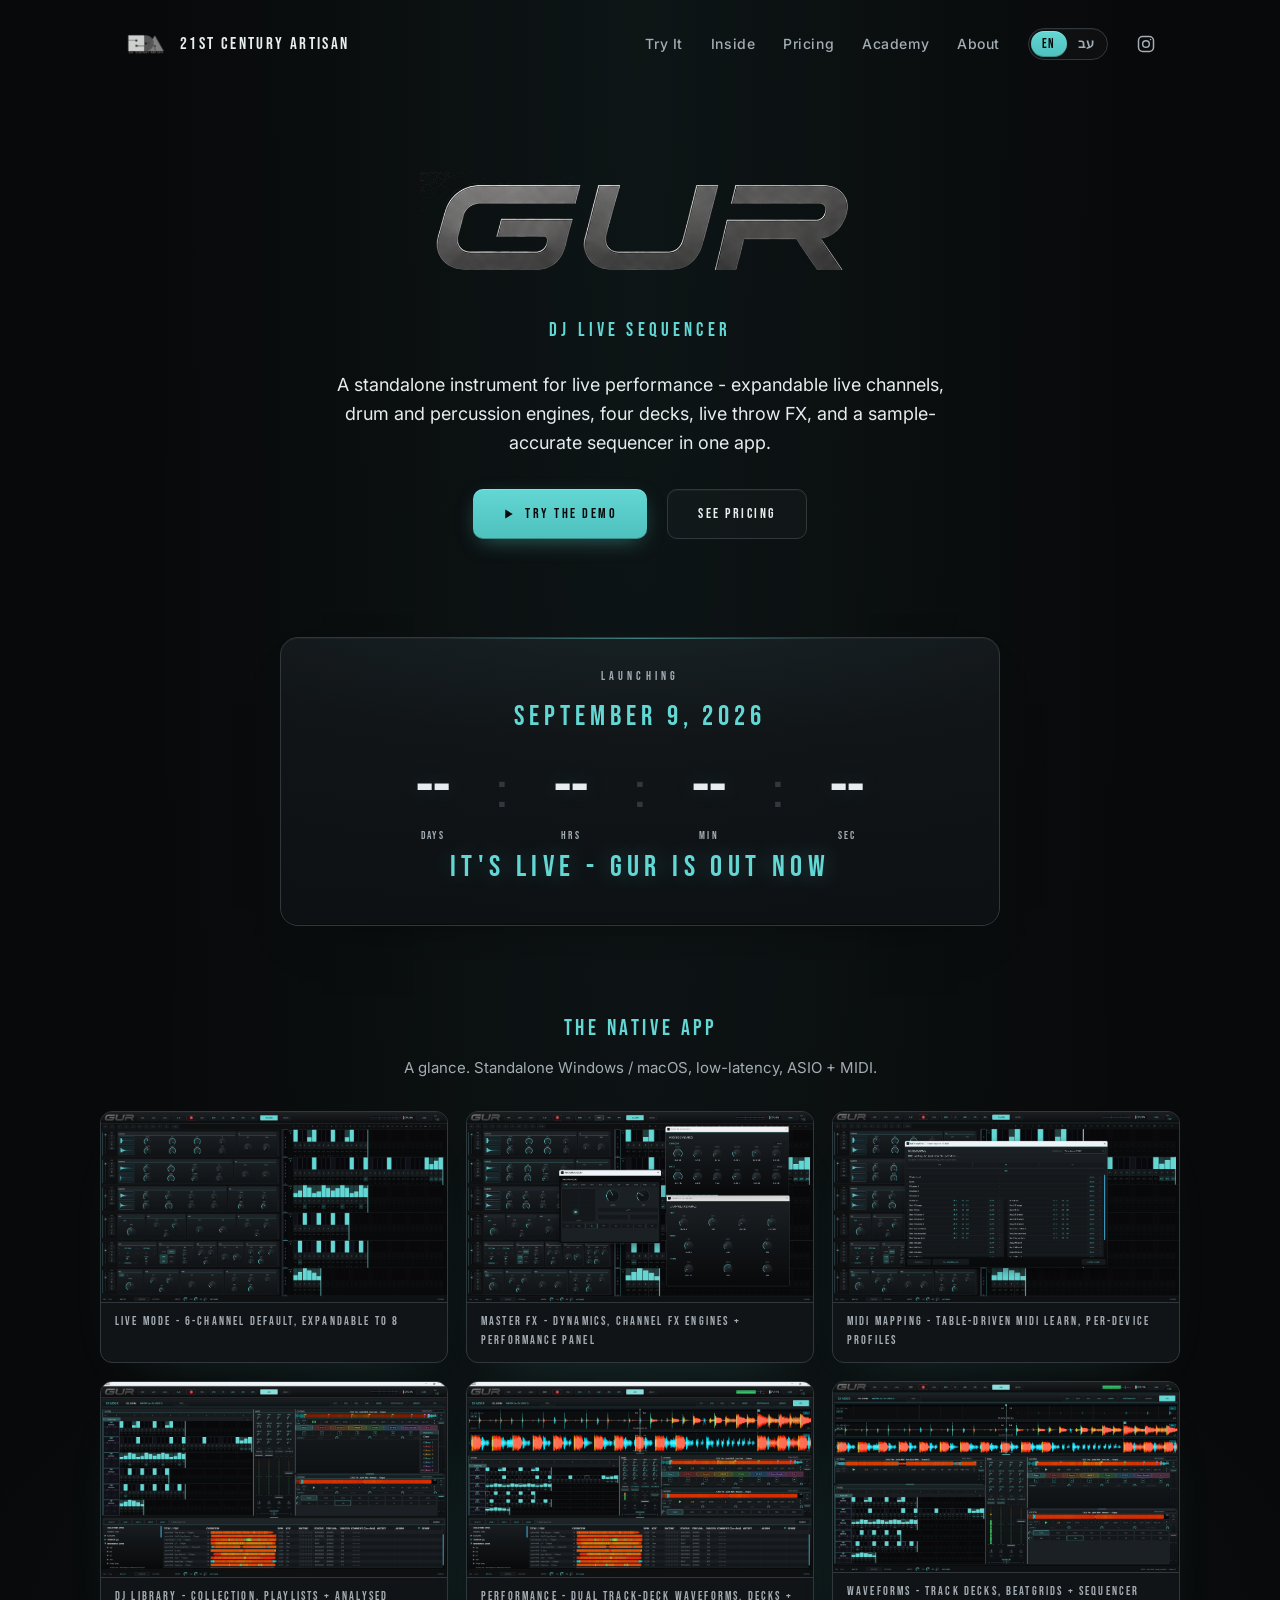
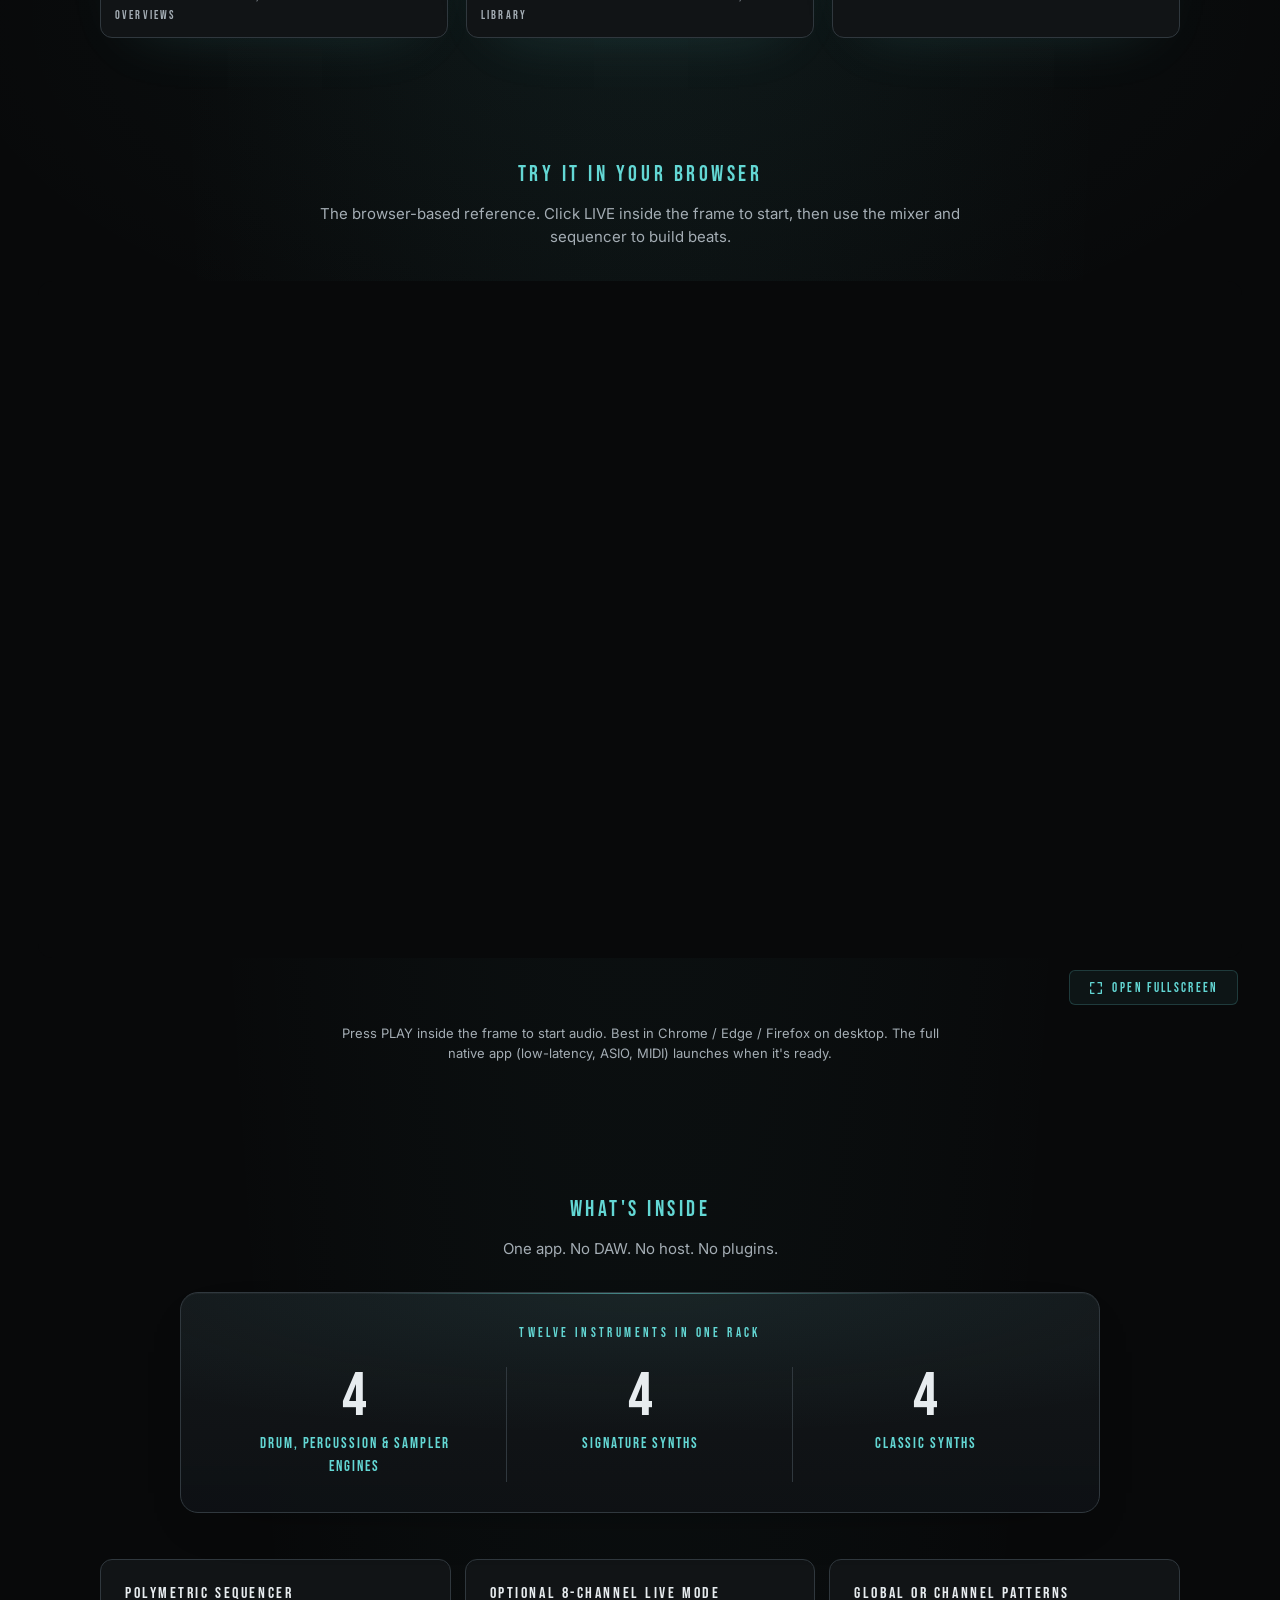
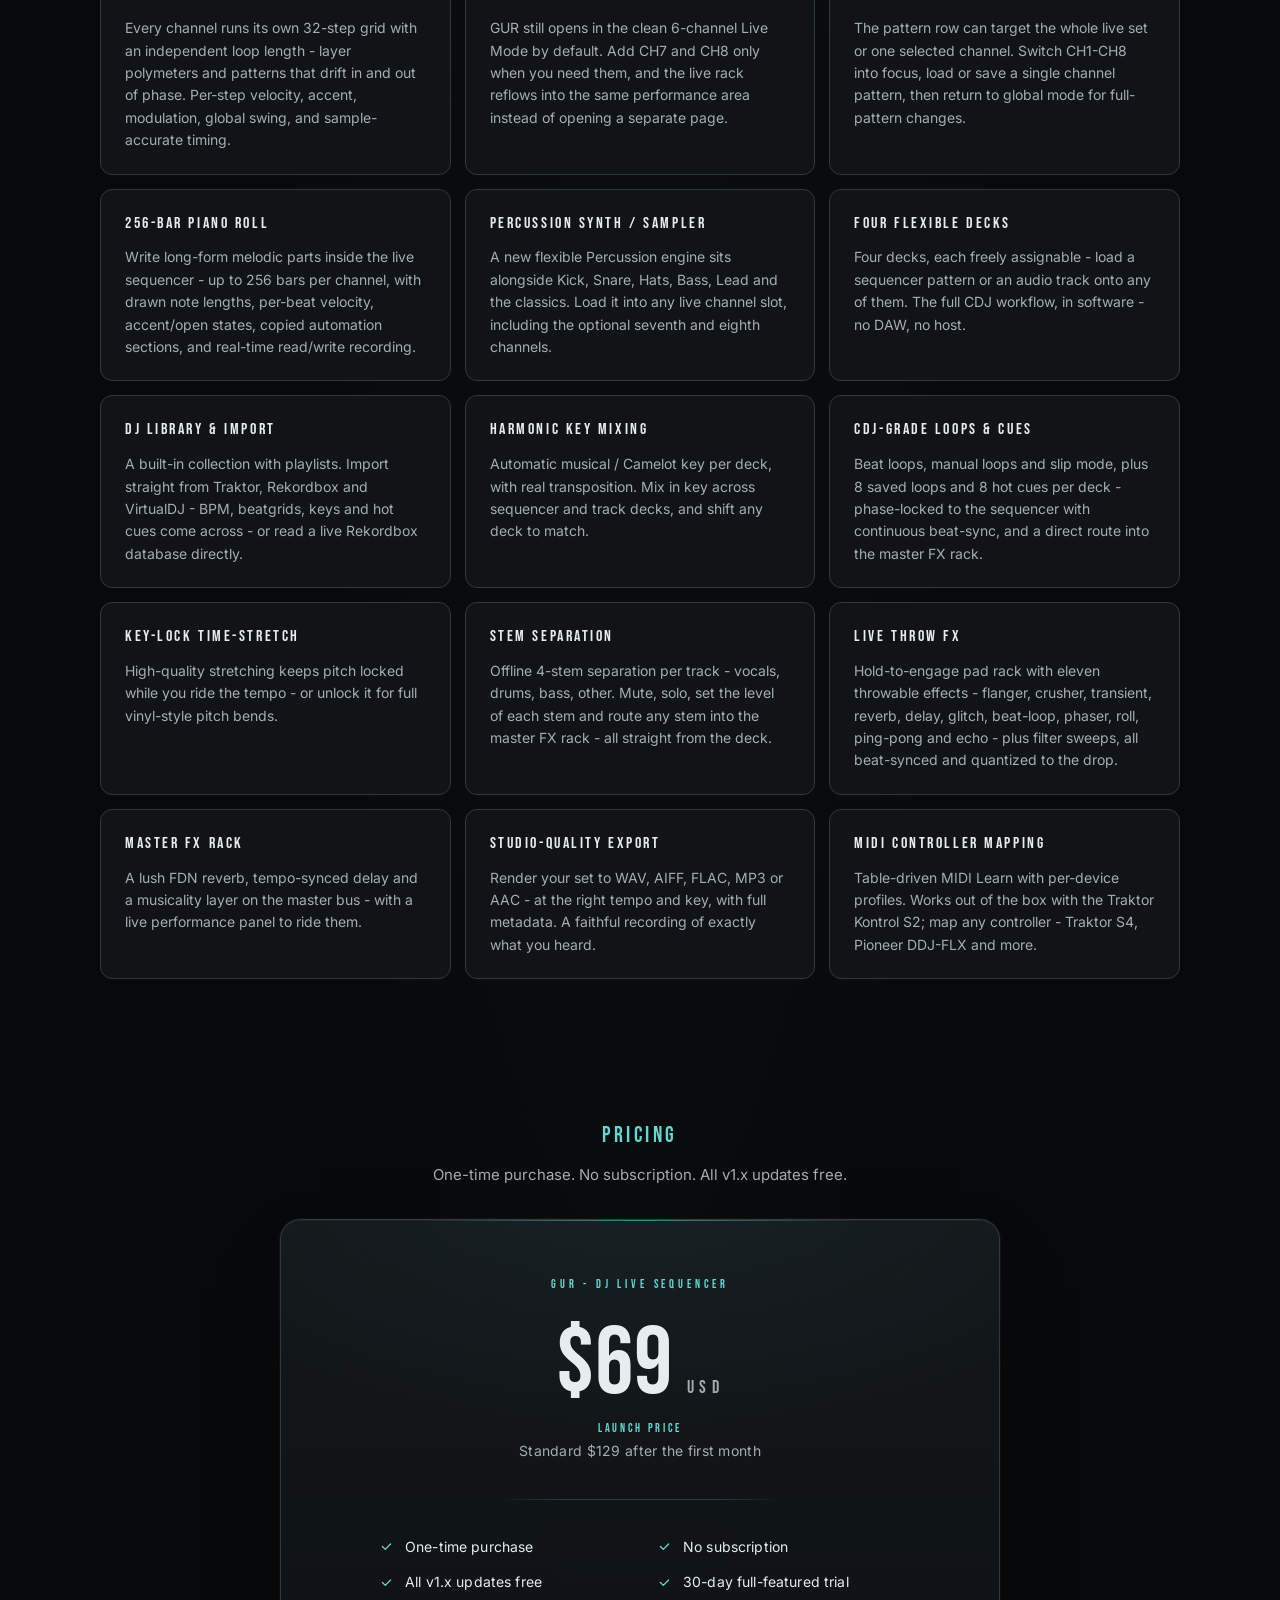
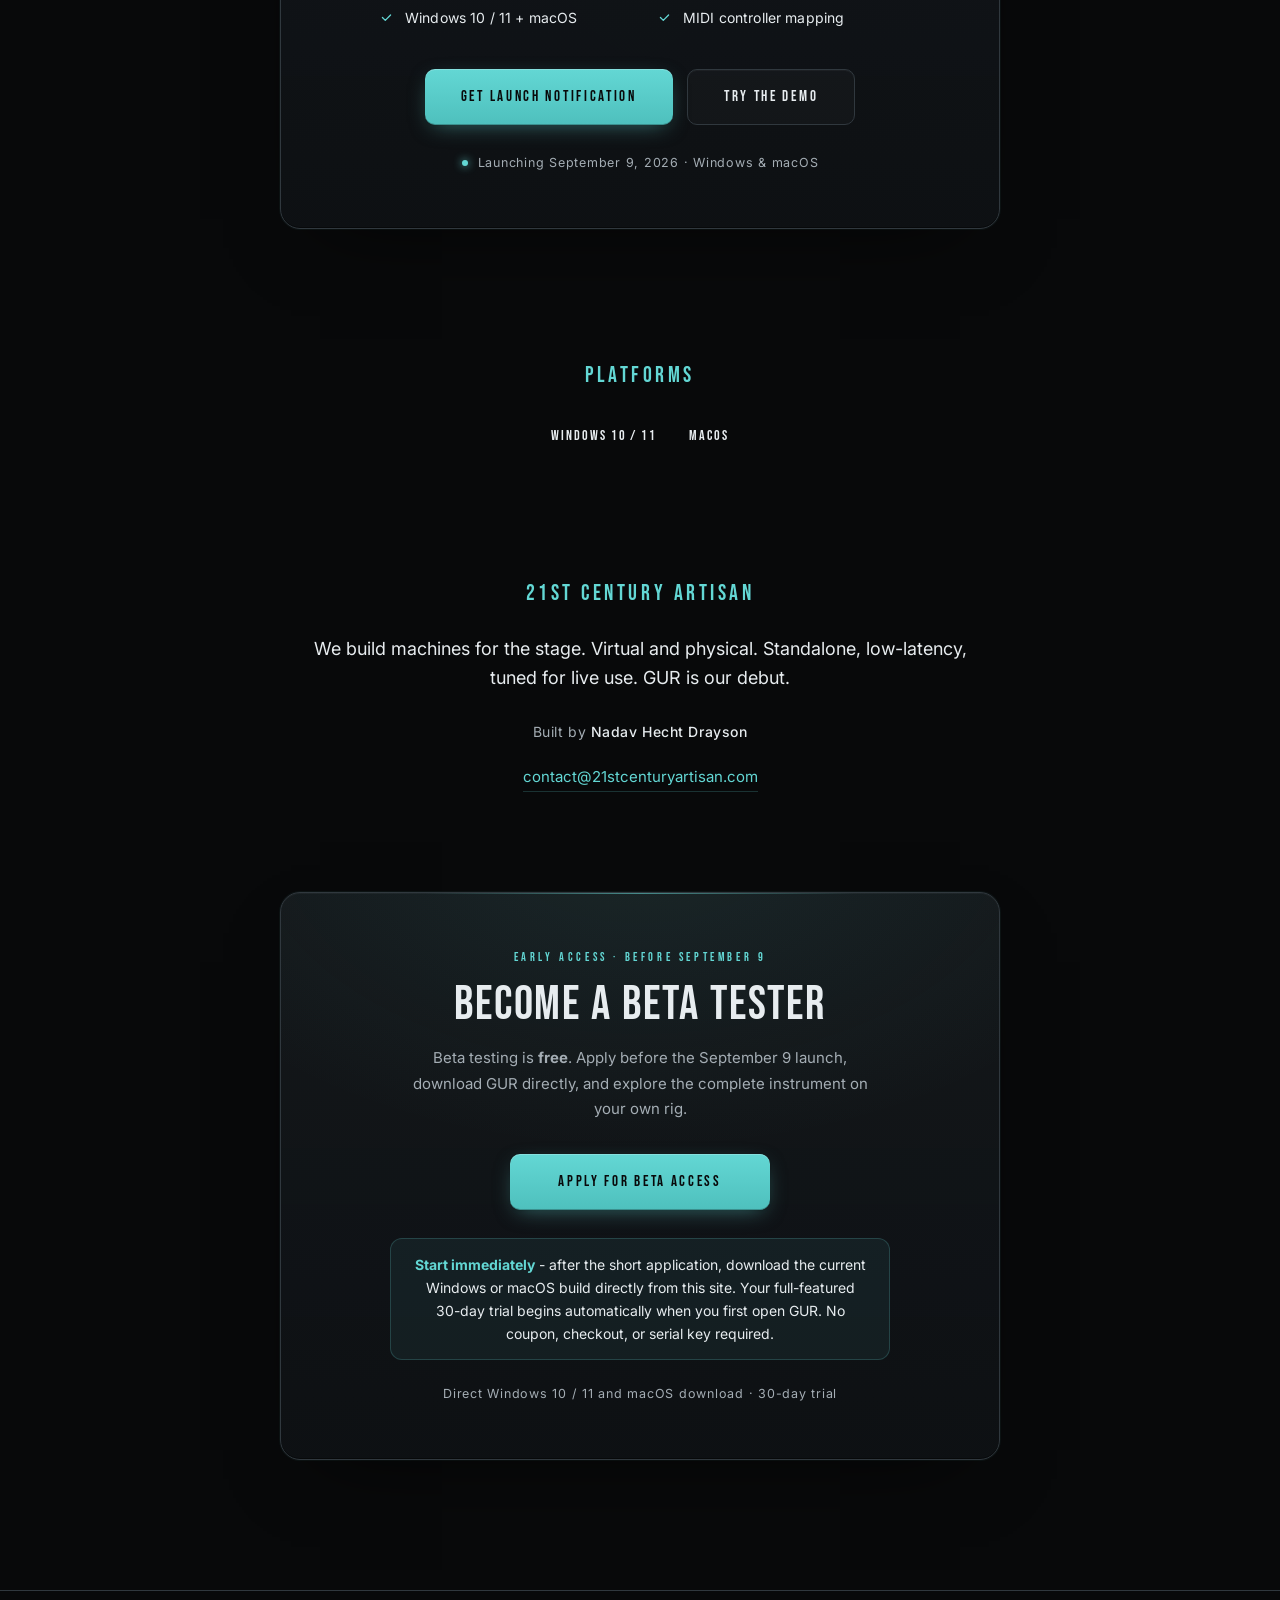
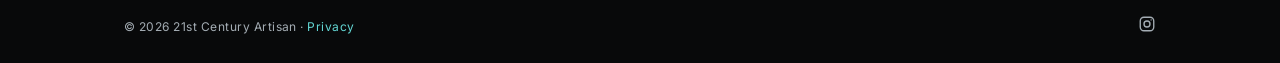
==== commit a5b1effa: "Add Academy page and English/Hebrew language switch New academy.html presents the GUR course, built " ====
--- a/index.html
+++ b/index.html
@@ -3,7 +3,7 @@
 <head>
   <meta charset="UTF-8">
   <meta name="viewport" content="width=device-width, initial-scale=1.0">
-  <title>GUR - DJ Live Sequencer · 21st Century Artisan</title>
+  <title data-i18n="title.index">GUR - DJ Live Sequencer · 21st Century Artisan</title>
   <meta name="description" content="GUR is a standalone DJ Live Sequencer for Windows and macOS with expandable live channels, four decks, piano roll automation, percussion, MIDI mapping and live FX.">
   <meta name="theme-color" content="#0b0f15">
   <meta property="og:title" content="GUR - DJ Live Sequencer">
@@ -14,9 +14,9 @@
   <link rel="preconnect" href="https://fonts.googleapis.com">
   <link rel="preconnect" href="https://fonts.gstatic.com" crossorigin>
   <link href="https://fonts.googleapis.com/css2?family=Bebas+Neue&family=Inter:wght@400;500;600&display=swap" rel="stylesheet">
-  <link rel="stylesheet" href="css/style.css?v=20260725a">
+  <link rel="stylesheet" href="css/style.css?v=20260903a">
 </head>
-<body>
+<body data-page="index">
 
 <!-- HEADER -->
 <header class="site-header">
@@ -25,10 +25,15 @@
     <span class="brand-name">21st Century Artisan</span>
   </a>
   <nav class="header-nav">
-    <a href="#try"      class="header-link">Try It</a>
-    <a href="#inside"   class="header-link">Inside</a>
-    <a href="#pricing"  class="header-link">Pricing</a>
-    <a href="#about"    class="header-link">About</a>
+    <a href="#try"      class="header-link" data-i18n="nav.try">Try It</a>
+    <a href="#inside"   class="header-link" data-i18n="nav.inside">Inside</a>
+    <a href="#pricing"  class="header-link" data-i18n="nav.pricing">Pricing</a>
+    <a href="academy.html" class="header-link" data-i18n="nav.academy">Academy</a>
+    <a href="#about"    class="header-link" data-i18n="nav.about">About</a>
+    <div class="lang-switch" role="group" aria-label="Language">
+      <button type="button" data-lang="en" lang="en" aria-pressed="true">EN</button>
+      <button type="button" data-lang="he" lang="he" aria-pressed="false">עב</button>
+    </div>
     <a href="https://www.instagram.com/21stcenturyartisan/" target="_blank" rel="noopener" class="header-ig" aria-label="Instagram">
       <svg viewBox="0 0 24 24" fill="none" stroke="currentColor" stroke-width="1.8" stroke-linecap="round" stroke-linejoin="round" width="20" height="20">
         <rect x="3" y="3" width="18" height="18" rx="5"/>
@@ -45,7 +50,7 @@
   <section class="hero">
     <img src="images/gur_logo.png" alt="GUR" class="hero-logo">
     <div class="hero-tagline">DJ LIVE SEQUENCER</div>
-    <p class="hero-lede">
+    <p class="hero-lede" data-i18n="hero.lede">
       A standalone instrument for live performance - expandable live channels,
       drum and percussion engines, four decks, live throw FX, and a sample-accurate
       sequencer in one app.
@@ -57,9 +62,9 @@
         <svg viewBox="0 0 16 16" width="12" height="12" fill="currentColor" aria-hidden="true">
           <path d="M3 2 L13 8 L3 14 Z"/>
         </svg>
-        TRY THE DEMO
+        <span data-i18n="hero.try">TRY THE DEMO</span>
       </a>
-      <a class="gur-btn gur-btn--ghost" href="#pricing">SEE PRICING</a>
+      <a class="gur-btn gur-btn--ghost" href="#pricing" data-i18n="hero.pricing">SEE PRICING</a>
     </div>
   </section>
 
@@ -67,51 +72,51 @@
        and ticks once per second; if the date passes it flips to a LAUNCHED state. -->
   <section class="countdown-section" aria-label="Launch countdown">
     <div class="countdown-card" id="countdown" data-launch="2026-09-09T00:00:00">
-      <div class="cd-eyebrow">LAUNCHING</div>
-      <div class="cd-date">SEPTEMBER 9, 2026</div>
+      <div class="cd-eyebrow" data-i18n="cd.eyebrow">LAUNCHING</div>
+      <div class="cd-date" data-i18n="cd.date">SEPTEMBER 9, 2026</div>
       <div class="cd-clock" id="cdClock" role="timer" aria-live="off">
-        <div class="cd-unit"><span class="cd-num" id="cdDays">--</span><span class="cd-lbl">DAYS</span></div>
+        <div class="cd-unit"><span class="cd-num" id="cdDays">--</span><span class="cd-lbl" data-i18n="cd.days">DAYS</span></div>
         <div class="cd-sep">:</div>
-        <div class="cd-unit"><span class="cd-num" id="cdHours">--</span><span class="cd-lbl">HRS</span></div>
+        <div class="cd-unit"><span class="cd-num" id="cdHours">--</span><span class="cd-lbl" data-i18n="cd.hrs">HRS</span></div>
         <div class="cd-sep">:</div>
-        <div class="cd-unit"><span class="cd-num" id="cdMins">--</span><span class="cd-lbl">MIN</span></div>
+        <div class="cd-unit"><span class="cd-num" id="cdMins">--</span><span class="cd-lbl" data-i18n="cd.min">MIN</span></div>
         <div class="cd-sep">:</div>
-        <div class="cd-unit"><span class="cd-num" id="cdSecs">--</span><span class="cd-lbl">SEC</span></div>
-      </div>
-      <div class="cd-done" id="cdDone" hidden>IT'S LIVE - GUR IS OUT NOW</div>
+        <div class="cd-unit"><span class="cd-num" id="cdSecs">--</span><span class="cd-lbl" data-i18n="cd.sec">SEC</span></div>
+      </div>
+      <div class="cd-done" id="cdDone" data-i18n="cd.done" hidden>IT'S LIVE - GUR IS OUT NOW</div>
     </div>
   </section>
 
   <!-- SCREENSHOTS - teaser of the native JUCE app -->
   <section id="shots" class="shots-section">
     <div class="section-head">
-      <h2>THE NATIVE APP</h2>
-      <p>A glance. Standalone Windows / macOS, low-latency, ASIO + MIDI.</p>
+      <h2 data-i18n="shots.h2">THE NATIVE APP</h2>
+      <p data-i18n="shots.p">A glance. Standalone Windows / macOS, low-latency, ASIO + MIDI.</p>
     </div>
     <div class="shots-grid">
       <figure class="shot" data-lightbox="0" tabindex="0" role="button" aria-label="Open larger view of LIVE mode screenshot">
         <img src="images/gur-live.png" alt="GUR live mode - mixer and expandable live sequencer" loading="lazy">
-        <figcaption>LIVE MODE - 6-channel default, expandable to 8</figcaption>
+        <figcaption data-i18n="shots.c0">LIVE MODE - 6-channel default, expandable to 8</figcaption>
       </figure>
       <figure class="shot" data-lightbox="1" tabindex="0" role="button" aria-label="Open larger view of master FX and performance panel screenshot">
         <img src="images/gur-master-fx.png" alt="GUR master dynamics, channel FX engines and performance panel" loading="lazy">
-        <figcaption>MASTER FX - dynamics, channel FX engines + performance panel</figcaption>
+        <figcaption data-i18n="shots.c1">MASTER FX - dynamics, channel FX engines + performance panel</figcaption>
       </figure>
       <figure class="shot" data-lightbox="2" tabindex="0" role="button" aria-label="Open larger view of MIDI mapping screenshot">
         <img src="images/gur-midi-map.png" alt="GUR MIDI mapping dialog with per-device controller profiles" loading="lazy">
-        <figcaption>MIDI MAPPING - table-driven MIDI Learn, per-device profiles</figcaption>
+        <figcaption data-i18n="shots.c2">MIDI MAPPING - table-driven MIDI Learn, per-device profiles</figcaption>
       </figure>
       <figure class="shot" data-lightbox="3" tabindex="0" role="button" aria-label="Open larger view of DJ library screenshot">
         <img src="images/gur-dj-library.png" alt="GUR DJ mixer with the built-in collection and playlists" loading="lazy">
-        <figcaption>DJ LIBRARY - collection, playlists + analysed overviews</figcaption>
+        <figcaption data-i18n="shots.c3">DJ LIBRARY - collection, playlists + analysed overviews</figcaption>
       </figure>
       <figure class="shot" data-lightbox="4" tabindex="0" role="button" aria-label="Open larger view of performance waveform screenshot">
         <img src="images/gur-performance.png" alt="GUR performance view - dual track-deck waveforms over decks and library" loading="lazy">
-        <figcaption>PERFORMANCE - dual track-deck waveforms, decks + library</figcaption>
+        <figcaption data-i18n="shots.c4">PERFORMANCE - dual track-deck waveforms, decks + library</figcaption>
       </figure>
       <figure class="shot" data-lightbox="5" tabindex="0" role="button" aria-label="Open larger view of track-deck waveform screenshot">
         <img src="images/gur-dj-waveforms.png" alt="GUR waveform band with track decks and the sequencer" loading="lazy">
-        <figcaption>WAVEFORMS - track decks, beatgrids + sequencer</figcaption>
+        <figcaption data-i18n="shots.c5">WAVEFORMS - track decks, beatgrids + sequencer</figcaption>
       </figure>
     </div>
   </section>
@@ -133,14 +138,16 @@
        Populated + opened by initMailChooser() from any [data-mail-email] link. -->
   <div class="mailchooser" id="mailChooser" role="dialog" aria-modal="true" aria-label="Choose your email app" hidden>
     <div class="mc-card">
-      <button class="mc-close" aria-label="Close">×</button>
-      <h3 class="mc-title">Open email with…</h3>
-      <p class="mc-sub" id="mcTo"></p>
+      <button class="mc-close" aria-label="Close" data-i18n-attr="aria-label:mc.close">×</button>
+      <h3 class="mc-title" data-i18n="mc.title">Open email with…</h3>
+      <p class="mc-sub" id="mcTo" dir="ltr"></p>
       <div class="mc-options">
-        <a class="mc-opt" data-mc="gmail" target="_blank" rel="noopener">Gmail</a>
-        <a class="mc-opt" data-mc="outlook" target="_blank" rel="noopener">Outlook</a>
-        <a class="mc-opt" data-mc="default">Default mail app</a>
-        <button class="mc-opt mc-copy" type="button" data-mc="copy">Copy email address</button>
+        <a class="mc-opt" data-mc="gmail" target="_blank" rel="noopener" data-i18n="mc.gmail">Gmail</a>
+        <a class="mc-opt" data-mc="outlook" target="_blank" rel="noopener" data-i18n="mc.outlook">Outlook</a>
+        <a class="mc-opt" data-mc="default" data-i18n="mc.default">Default mail app</a>
+        <button class="mc-opt mc-copy" type="button" data-mc="copy" data-i18n="mc.copy"
+                data-i18n-attr="data-label:mc.copy,data-copied:mc.copied"
+                data-label="Copy email address" data-copied="Copied!">Copy email address</button>
       </div>
     </div>
   </div>
@@ -148,8 +155,8 @@
   <!-- TRY IT LIVE -->
   <section id="try" class="try-section">
     <div class="section-head">
-      <h2>TRY IT IN YOUR BROWSER</h2>
-      <p>The browser-based reference. Click LIVE inside the frame to start, then use the mixer and sequencer to build beats.</p>
+      <h2 data-i18n="try.h2">TRY IT IN YOUR BROWSER</h2>
+      <p data-i18n="try.p">The browser-based reference. Click LIVE inside the frame to start, then use the mixer and sequencer to build beats.</p>
     </div>
     <div class="iframe-wrap">
       <!-- allow="autoplay; fullscreen" keeps the Web Audio context running when the
@@ -168,98 +175,98 @@
           <path d="M4 9V4h5"/><path d="M20 9V4h-5"/>
           <path d="M4 15v5h5"/><path d="M20 15v5h-5"/>
         </svg>
-        OPEN FULLSCREEN
+        <span data-i18n="try.fs">OPEN FULLSCREEN</span>
       </button>
     </div>
-    <p class="try-note">Press PLAY inside the frame to start audio. Best in Chrome / Edge / Firefox on desktop. The full native app (low-latency, ASIO, MIDI) launches when it's ready.</p>
+    <p class="try-note" data-i18n="try.note">Press PLAY inside the frame to start audio. Best in Chrome / Edge / Firefox on desktop. The full native app (low-latency, ASIO, MIDI) launches when it's ready.</p>
   </section>
 
   <!-- FEATURE GRID -->
   <section id="inside" class="features-section">
     <div class="section-head">
-      <h2>WHAT'S INSIDE</h2>
-      <p>One app. No DAW. No host. No plugins.</p>
+      <h2 data-i18n="inside.h2">WHAT'S INSIDE</h2>
+      <p data-i18n="inside.p">One app. No DAW. No host. No plugins.</p>
     </div>
 
     <!-- Instrument-count banner: 4 drum/percussion + 4 signature + 4 classic = 12 engines. -->
     <div class="synth-banner">
-      <p class="sb-lead">Twelve instruments in one rack</p>
+      <p class="sb-lead" data-i18n="sb.lead">Twelve instruments in one rack</p>
       <div class="sb-tiles">
         <div class="sb-tile">
           <span class="sb-num">4</span>
-          <span class="sb-label">Drum, percussion &amp; sampler engines</span>
+          <span class="sb-label" data-i18n="sb.l0">Drum, percussion &amp; sampler engines</span>
         </div>
         <div class="sb-tile">
           <span class="sb-num">4</span>
-          <span class="sb-label">Signature synths</span>
+          <span class="sb-label" data-i18n="sb.l1">Signature synths</span>
         </div>
         <div class="sb-tile">
           <span class="sb-num">4</span>
-          <span class="sb-label">Classic synths</span>
+          <span class="sb-label" data-i18n="sb.l2">Classic synths</span>
         </div>
       </div>
     </div>
 
     <div class="feature-grid">
       <div class="card">
-        <h3>POLYMETRIC SEQUENCER</h3>
-        <p>Every channel runs its own 32-step grid with an independent loop length - layer polymeters and patterns that drift in and out of phase. Per-step velocity, accent, modulation, global swing, and sample-accurate timing.</p>
-      </div>
-      <div class="card">
-        <h3>OPTIONAL 8-CHANNEL LIVE MODE</h3>
-        <p>GUR still opens in the clean 6-channel Live Mode by default. Add CH7 and CH8 only when you need them, and the live rack reflows into the same performance area instead of opening a separate page.</p>
-      </div>
-      <div class="card">
-        <h3>GLOBAL OR CHANNEL PATTERNS</h3>
-        <p>The pattern row can target the whole live set or one selected channel. Switch CH1-CH8 into focus, load or save a single channel pattern, then return to global mode for full-pattern changes.</p>
-      </div>
-      <div class="card">
-        <h3>256-BAR PIANO ROLL</h3>
-        <p>Write long-form melodic parts inside the live sequencer - up to 256 bars per channel, with drawn note lengths, per-beat velocity, accent/open states, copied automation sections, and real-time read/write recording.</p>
-      </div>
-      <div class="card">
-        <h3>PERCUSSION SYNTH / SAMPLER</h3>
-        <p>A new flexible Percussion engine sits alongside Kick, Snare, Hats, Bass, Lead and the classics. Load it into any live channel slot, including the optional seventh and eighth channels.</p>
-      </div>
-      <div class="card">
-        <h3>FOUR FLEXIBLE DECKS</h3>
-        <p>Four decks, each freely assignable - load a sequencer pattern or an audio track onto any of them. The full CDJ workflow, in software - no DAW, no host.</p>
-      </div>
-      <div class="card">
-        <h3>DJ LIBRARY &amp; IMPORT</h3>
-        <p>A built-in collection with playlists. Import straight from Traktor, Rekordbox and VirtualDJ - BPM, beatgrids, keys and hot cues come across - or read a live Rekordbox database directly.</p>
-      </div>
-      <div class="card">
-        <h3>HARMONIC KEY MIXING</h3>
-        <p>Automatic musical / Camelot key per deck, with real transposition. Mix in key across sequencer and track decks, and shift any deck to match.</p>
-      </div>
-      <div class="card">
-        <h3>CDJ-GRADE LOOPS &amp; CUES</h3>
-        <p>Beat loops, manual loops and slip mode, plus 8 saved loops and 8 hot cues per deck - phase-locked to the sequencer with continuous beat-sync, and a direct route into the master FX rack.</p>
-      </div>
-      <div class="card">
-        <h3>KEY-LOCK TIME-STRETCH</h3>
-        <p>High-quality stretching keeps pitch locked while you ride the tempo - or unlock it for full vinyl-style pitch bends.</p>
-      </div>
-      <div class="card">
-        <h3>STEM SEPARATION</h3>
-        <p>Offline 4-stem separation per track - vocals, drums, bass, other. Mute, solo, set the level of each stem and route any stem into the master FX rack - all straight from the deck.</p>
-      </div>
-      <div class="card">
-        <h3>LIVE THROW FX</h3>
-        <p>Hold-to-engage pad rack with eleven throwable effects - flanger, crusher, transient, reverb, delay, glitch, beat-loop, phaser, roll, ping-pong and echo - plus filter sweeps, all beat-synced and quantized to the drop.</p>
-      </div>
-      <div class="card">
-        <h3>MASTER FX RACK</h3>
-        <p>A lush FDN reverb, tempo-synced delay and a musicality layer on the master bus - with a live performance panel to ride them.</p>
-      </div>
-      <div class="card">
-        <h3>STUDIO-QUALITY EXPORT</h3>
-        <p>Render your set to WAV, AIFF, FLAC, MP3 or AAC - at the right tempo and key, with full metadata. A faithful recording of exactly what you heard.</p>
-      </div>
-      <div class="card">
-        <h3>MIDI CONTROLLER MAPPING</h3>
-        <p>Table-driven MIDI Learn with per-device profiles. Works out of the box with the Traktor Kontrol S2; map any controller - Traktor S4, Pioneer DDJ-FLX and more.</p>
+        <h3 data-i18n="f0.h">POLYMETRIC SEQUENCER</h3>
+        <p data-i18n="f0.p">Every channel runs its own 32-step grid with an independent loop length - layer polymeters and patterns that drift in and out of phase. Per-step velocity, accent, modulation, global swing, and sample-accurate timing.</p>
+      </div>
+      <div class="card">
+        <h3 data-i18n="f1.h">OPTIONAL 8-CHANNEL LIVE MODE</h3>
+        <p data-i18n="f1.p">GUR still opens in the clean 6-channel Live Mode by default. Add CH7 and CH8 only when you need them, and the live rack reflows into the same performance area instead of opening a separate page.</p>
+      </div>
+      <div class="card">
+        <h3 data-i18n="f2.h">GLOBAL OR CHANNEL PATTERNS</h3>
+        <p data-i18n="f2.p">The pattern row can target the whole live set or one selected channel. Switch CH1-CH8 into focus, load or save a single channel pattern, then return to global mode for full-pattern changes.</p>
+      </div>
+      <div class="card">
+        <h3 data-i18n="f3.h">256-BAR PIANO ROLL</h3>
+        <p data-i18n="f3.p">Write long-form melodic parts inside the live sequencer - up to 256 bars per channel, with drawn note lengths, per-beat velocity, accent/open states, copied automation sections, and real-time read/write recording.</p>
+      </div>
+      <div class="card">
+        <h3 data-i18n="f4.h">PERCUSSION SYNTH / SAMPLER</h3>
+        <p data-i18n="f4.p">A new flexible Percussion engine sits alongside Kick, Snare, Hats, Bass, Lead and the classics. Load it into any live channel slot, including the optional seventh and eighth channels.</p>
+      </div>
+      <div class="card">
+        <h3 data-i18n="f5.h">FOUR FLEXIBLE DECKS</h3>
+        <p data-i18n="f5.p">Four decks, each freely assignable - load a sequencer pattern or an audio track onto any of them. The full CDJ workflow, in software - no DAW, no host.</p>
+      </div>
+      <div class="card">
+        <h3 data-i18n="f6.h">DJ LIBRARY &amp; IMPORT</h3>
+        <p data-i18n="f6.p">A built-in collection with playlists. Import straight from Traktor, Rekordbox and VirtualDJ - BPM, beatgrids, keys and hot cues come across - or read a live Rekordbox database directly.</p>
+      </div>
+      <div class="card">
+        <h3 data-i18n="f7.h">HARMONIC KEY MIXING</h3>
+        <p data-i18n="f7.p">Automatic musical / Camelot key per deck, with real transposition. Mix in key across sequencer and track decks, and shift any deck to match.</p>
+      </div>
+      <div class="card">
+        <h3 data-i18n="f8.h">CDJ-GRADE LOOPS &amp; CUES</h3>
+        <p data-i18n="f8.p">Beat loops, manual loops and slip mode, plus 8 saved loops and 8 hot cues per deck - phase-locked to the sequencer with continuous beat-sync, and a direct route into the master FX rack.</p>
+      </div>
+      <div class="card">
+        <h3 data-i18n="f9.h">KEY-LOCK TIME-STRETCH</h3>
+        <p data-i18n="f9.p">High-quality stretching keeps pitch locked while you ride the tempo - or unlock it for full vinyl-style pitch bends.</p>
+      </div>
+      <div class="card">
+        <h3 data-i18n="f10.h">STEM SEPARATION</h3>
+        <p data-i18n="f10.p">Offline 4-stem separation per track - vocals, drums, bass, other. Mute, solo, set the level of each stem and route any stem into the master FX rack - all straight from the deck.</p>
+      </div>
+      <div class="card">
+        <h3 data-i18n="f11.h">LIVE THROW FX</h3>
+        <p data-i18n="f11.p">Hold-to-engage pad rack with eleven throwable effects - flanger, crusher, transient, reverb, delay, glitch, beat-loop, phaser, roll, ping-pong and echo - plus filter sweeps, all beat-synced and quantized to the drop.</p>
+      </div>
+      <div class="card">
+        <h3 data-i18n="f12.h">MASTER FX RACK</h3>
+        <p data-i18n="f12.p">A lush FDN reverb, tempo-synced delay and a musicality layer on the master bus - with a live performance panel to ride them.</p>
+      </div>
+      <div class="card">
+        <h3 data-i18n="f13.h">STUDIO-QUALITY EXPORT</h3>
+        <p data-i18n="f13.p">Render your set to WAV, AIFF, FLAC, MP3 or AAC - at the right tempo and key, with full metadata. A faithful recording of exactly what you heard.</p>
+      </div>
+      <div class="card">
+        <h3 data-i18n="f14.h">MIDI CONTROLLER MAPPING</h3>
+        <p data-i18n="f14.p">Table-driven MIDI Learn with per-device profiles. Works out of the box with the Traktor Kontrol S2; map any controller - Traktor S4, Pioneer DDJ-FLX and more.</p>
       </div>
     </div>
   </section>
@@ -271,8 +278,8 @@
        LS account is live; the rest of the layout stays. -->
   <section id="pricing" class="pricing-section">
     <div class="section-head">
-      <h2>PRICING</h2>
-      <p>One-time purchase. No subscription. All v1.x updates free.</p>
+      <h2 data-i18n="pricing.h2">PRICING</h2>
+      <p data-i18n="pricing.p">One-time purchase. No subscription. All v1.x updates free.</p>
     </div>
 
     <div class="pricing-card">
@@ -282,7 +289,7 @@
         <span class="pc-price">$69</span>
         <span class="pc-currency">USD</span>
       </div>
-      <p class="pc-context">
+      <p class="pc-context" data-i18n="pc.context">
         <span class="pc-launch-tag">LAUNCH PRICE</span><br>
         Standard $129 after the first month
       </p>
@@ -294,37 +301,37 @@
           <svg viewBox="0 0 16 16" width="13" height="13" fill="none" stroke="currentColor" stroke-width="1.6" stroke-linecap="round" stroke-linejoin="round" aria-hidden="true">
             <path d="M3 8 L6.5 11.5 L13 5"/>
           </svg>
-          One-time purchase
-        </li>
-        <li>
-          <svg viewBox="0 0 16 16" width="13" height="13" fill="none" stroke="currentColor" stroke-width="1.6" stroke-linecap="round" stroke-linejoin="round" aria-hidden="true">
-            <path d="M3 8 L6.5 11.5 L13 5"/>
-          </svg>
-          No subscription
-        </li>
-        <li>
-          <svg viewBox="0 0 16 16" width="13" height="13" fill="none" stroke="currentColor" stroke-width="1.6" stroke-linecap="round" stroke-linejoin="round" aria-hidden="true">
-            <path d="M3 8 L6.5 11.5 L13 5"/>
-          </svg>
-          All v1.x updates free
-        </li>
-        <li>
-          <svg viewBox="0 0 16 16" width="13" height="13" fill="none" stroke="currentColor" stroke-width="1.6" stroke-linecap="round" stroke-linejoin="round" aria-hidden="true">
-            <path d="M3 8 L6.5 11.5 L13 5"/>
-          </svg>
-          30-day full-featured trial
-        </li>
-        <li>
-          <svg viewBox="0 0 16 16" width="13" height="13" fill="none" stroke="currentColor" stroke-width="1.6" stroke-linecap="round" stroke-linejoin="round" aria-hidden="true">
-            <path d="M3 8 L6.5 11.5 L13 5"/>
-          </svg>
-          Windows 10 / 11 + macOS
-        </li>
-        <li>
-          <svg viewBox="0 0 16 16" width="13" height="13" fill="none" stroke="currentColor" stroke-width="1.6" stroke-linecap="round" stroke-linejoin="round" aria-hidden="true">
-            <path d="M3 8 L6.5 11.5 L13 5"/>
-          </svg>
-          MIDI controller mapping
+          <span data-i18n="pc.f0">One-time purchase</span>
+        </li>
+        <li>
+          <svg viewBox="0 0 16 16" width="13" height="13" fill="none" stroke="currentColor" stroke-width="1.6" stroke-linecap="round" stroke-linejoin="round" aria-hidden="true">
+            <path d="M3 8 L6.5 11.5 L13 5"/>
+          </svg>
+          <span data-i18n="pc.f1">No subscription</span>
+        </li>
+        <li>
+          <svg viewBox="0 0 16 16" width="13" height="13" fill="none" stroke="currentColor" stroke-width="1.6" stroke-linecap="round" stroke-linejoin="round" aria-hidden="true">
+            <path d="M3 8 L6.5 11.5 L13 5"/>
+          </svg>
+          <span data-i18n="pc.f2">All v1.x updates free</span>
+        </li>
+        <li>
+          <svg viewBox="0 0 16 16" width="13" height="13" fill="none" stroke="currentColor" stroke-width="1.6" stroke-linecap="round" stroke-linejoin="round" aria-hidden="true">
+            <path d="M3 8 L6.5 11.5 L13 5"/>
+          </svg>
+          <span data-i18n="pc.f3">30-day full-featured trial</span>
+        </li>
+        <li>
+          <svg viewBox="0 0 16 16" width="13" height="13" fill="none" stroke="currentColor" stroke-width="1.6" stroke-linecap="round" stroke-linejoin="round" aria-hidden="true">
+            <path d="M3 8 L6.5 11.5 L13 5"/>
+          </svg>
+          <span data-i18n="pc.f4">Windows 10 / 11 + macOS</span>
+        </li>
+        <li>
+          <svg viewBox="0 0 16 16" width="13" height="13" fill="none" stroke="currentColor" stroke-width="1.6" stroke-linecap="round" stroke-linejoin="round" aria-hidden="true">
+            <path d="M3 8 L6.5 11.5 L13 5"/>
+          </svg>
+          <span data-i18n="pc.f5">MIDI controller mapping</span>
         </li>
       </ul>
 
@@ -335,21 +342,21 @@
            data-mail-email="contact@21stcenturyartisan.com"
            data-mail-subject="GUR - notify me at launch"
            data-mail-body="Please let me know when GUR is available to purchase.">
-          GET LAUNCH NOTIFICATION
+          <span data-i18n="pc.notify">GET LAUNCH NOTIFICATION</span>
         </a>
         <a class="gur-btn gur-btn--ghost gur-btn--lg" href="#try">
-          TRY THE DEMO
+          <span data-i18n="pc.try">TRY THE DEMO</span>
         </a>
       </div>
 
-      <p class="pc-status"><span class="pc-status-dot" aria-hidden="true"></span>Launching September 9, 2026 · Windows &amp; macOS</p>
+      <p class="pc-status"><span class="pc-status-dot" aria-hidden="true"></span><span data-i18n="pc.status">Launching September 9, 2026 · Windows &amp; macOS</span></p>
     </div>
   </section>
 
   <!-- PLATFORMS -->
   <section class="platforms-section">
     <div class="section-head">
-      <h2>PLATFORMS</h2>
+      <h2 data-i18n="platforms.h2">PLATFORMS</h2>
     </div>
     <div class="platforms-row">
       <span class="platform live">WINDOWS 10 / 11</span>
@@ -361,11 +368,11 @@
   <section id="about" class="about-section">
     <div class="about-inner">
       <h2>21ST CENTURY ARTISAN</h2>
-      <p class="about-statement">
+      <p class="about-statement" data-i18n="about.statement">
         We build machines for the stage. Virtual and physical. Standalone, low-latency,
         tuned for live use. GUR is our debut.
       </p>
-      <p class="about-credit">
+      <p class="about-credit" data-i18n="about.credit">
         Built by <strong>Nadav Hecht Drayson</strong>
       </p>
       <a class="contact-link" href="https://mail.google.com/mail/?view=cm&amp;fs=1&amp;to=contact@21stcenturyartisan.com" target="_blank" rel="noopener"
@@ -380,9 +387,9 @@
        begin the built-in 30-day trial. No checkout or license key is needed. -->
   <section id="beta" class="beta-section">
     <div class="beta-card">
-      <div class="beta-eyebrow">EARLY ACCESS · BEFORE SEPTEMBER 9</div>
-      <h2 class="beta-title">BECOME A BETA TESTER</h2>
-      <p class="beta-lede">
+      <div class="beta-eyebrow" data-i18n="beta.eyebrow">EARLY ACCESS · BEFORE SEPTEMBER 9</div>
+      <h2 class="beta-title" data-i18n="beta.title">BECOME A BETA TESTER</h2>
+      <p class="beta-lede" data-i18n="beta.lede">
         Beta testing is <strong>free</strong>. Apply before the September 9 launch,
         download GUR directly, and explore the complete instrument on your own rig.
       </p>
@@ -392,15 +399,15 @@
            that jumped straight to checkout, so every applicant answers the
            qualifying questions before access is granted. -->
       <div class="beta-cta">
-        <a class="gur-btn gur-btn--primary gur-btn--lg" href="beta-intake.html">APPLY FOR BETA ACCESS</a>
-      </div>
-      <p class="beta-trial">
+        <a class="gur-btn gur-btn--primary gur-btn--lg" href="beta-intake.html" data-i18n="beta.cta">APPLY FOR BETA ACCESS</a>
+      </div>
+      <p class="beta-trial" data-i18n="beta.trial">
         <strong>Start immediately</strong> - after the short application, download
         the current Windows or macOS build directly from this site. Your
         full-featured 30-day trial begins automatically when you first open GUR.
         No coupon, checkout, or serial key required.
       </p>
-      <p class="beta-note">Direct Windows 10 / 11 and macOS download · 30-day trial</p>
+      <p class="beta-note" data-i18n="beta.note">Direct Windows 10 / 11 and macOS download · 30-day trial</p>
     </div>
   </section>
 
@@ -409,7 +416,7 @@
 <!-- FOOTER -->
 <footer class="site-footer">
   <div class="footer-inner">
-    <span>&copy; 2026 21st Century Artisan &middot; <a href="privacy.html">Privacy</a></span>
+    <span data-i18n="footer.copy">&copy; 2026 21st Century Artisan &middot; <a href="privacy.html">Privacy</a></span>
     <ul class="footer-socials">
       <li>
         <a href="https://www.instagram.com/21stcenturyartisan/" target="_blank" rel="noopener" aria-label="Instagram">
@@ -424,6 +431,7 @@
   </div>
 </footer>
 
-<script src="js/main.js?v=20260705"></script>
+<script src="js/i18n.js?v=20260903a"></script>
+<script src="js/main.js?v=20260903a"></script>
 </body>
 </html>
--- a/css/style.css
+++ b/css/style.css
@@ -1163,3 +1163,316 @@
   letter-spacing: 0.06em;
   color: var(--muted);
 }
+
+/* ============================================================
+   LANGUAGE SWITCH (EN / עב) - header pill, two segments. The active
+   segment fills with the accent; js/i18n.js toggles .is-active.
+   ============================================================ */
+.lang-switch {
+  display: inline-flex;
+  align-items: center;
+  border: 1px solid var(--line);
+  border-radius: 999px;
+  padding: 2px;
+  background: rgba(255,255,255,0.02);
+  box-shadow: 0 1px 0 rgba(255,255,255,0.04) inset;
+}
+.lang-switch button {
+  appearance: none;
+  border: 0;
+  background: transparent;
+  color: var(--muted);
+  font-family: 'Bebas Neue', 'Heebo', sans-serif;
+  letter-spacing: 0.12em;
+  font-size: 13px;
+  line-height: 1;
+  padding: 7px 11px 6px;
+  border-radius: 999px;
+  cursor: pointer;
+  transition: background var(--btn-trans), color var(--btn-trans);
+}
+.lang-switch button[lang="he"] { letter-spacing: 0; font-family: 'Heebo', 'Bebas Neue', sans-serif; font-weight: 700; padding-top: 6px; }
+.lang-switch button:hover { color: var(--text); }
+.lang-switch button.is-active {
+  background: linear-gradient(180deg, var(--accent) 0%, #4ec0bd 100%);
+  color: #08090a;
+  box-shadow: 0 1px 0 rgba(255,255,255,0.22) inset, 0 -1px 0 rgba(0,0,0,0.25) inset;
+}
+.lang-switch button:focus-visible { outline: 2px solid var(--accent); outline-offset: 2px; }
+.header-link.is-current { color: var(--accent); }
+@media (max-width: 640px) {
+  /* Five links + the language pill + Instagram no longer fit on one phone
+     row; let the header wrap (brand on its own line, nav below) so the
+     page never grows wider than the viewport. */
+  .site-header { flex-wrap: wrap; gap: 10px 0; justify-content: center; }
+  .header-nav  { flex-wrap: wrap; justify-content: center; gap: 12px 16px; width: 100%; }
+  .lang-switch button { font-size: 12px; padding: 6px 9px 5px; }
+}
+
+/* ============================================================
+   RTL / HEBREW. Bebas Neue and Inter have no Hebrew glyphs, so the
+   whole type system swaps to Heebo (body) + Secular One (display) and
+   the letter-spacing that gives the English caps their look is dropped
+   (tracking on Hebrew reads as broken words). Digits-only elements keep
+   Bebas Neue. Only the handful of physical-side rules are mirrored;
+   flex/grid mirror on their own under dir="rtl".
+   ============================================================ */
+[dir="rtl"] body,
+[dir="rtl"] .beta-input,
+[dir="rtl"] .mc-opt {
+  font-family: 'Heebo', 'Inter', -apple-system, 'Segoe UI', sans-serif;
+}
+[dir="rtl"] h1, [dir="rtl"] h2, [dir="rtl"] h3,
+[dir="rtl"] .brand-name,
+[dir="rtl"] .hero-tagline,
+[dir="rtl"] .cd-eyebrow, [dir="rtl"] .cd-date, [dir="rtl"] .cd-lbl, [dir="rtl"] .cd-done,
+[dir="rtl"] .gur-btn, [dir="rtl"] .fs-btn, [dir="rtl"] .badge,
+[dir="rtl"] .pc-eyebrow, [dir="rtl"] .pc-launch-tag,
+[dir="rtl"] .shot figcaption, [dir="rtl"] .lb-stage figcaption,
+[dir="rtl"] .platforms-row,
+[dir="rtl"] .beta-eyebrow, [dir="rtl"] .beta-title,
+[dir="rtl"] .sb-lead, [dir="rtl"] .sb-label,
+[dir="rtl"] .ac-eyebrow, [dir="rtl"] .ac-title, [dir="rtl"] .ac-topics li {
+  font-family: 'Secular One', 'Heebo', sans-serif;
+  letter-spacing: 0;
+}
+[dir="rtl"] .brand-name { font-family: 'Bebas Neue', sans-serif; letter-spacing: 0.14em; } /* Latin brand */
+[dir="rtl"] .hero-tagline { font-family: 'Bebas Neue', sans-serif; letter-spacing: 0.22em; }
+[dir="rtl"] .pc-eyebrow   { font-family: 'Bebas Neue', sans-serif; letter-spacing: 0.32em; }
+[dir="rtl"] .about-inner h2 { font-family: 'Bebas Neue', sans-serif; letter-spacing: 0.16em; }
+[dir="rtl"] .ac-eyebrow { font-size: 15px; }
+[dir="rtl"] .gur-btn { font-size: 15px; font-weight: 400; }
+[dir="rtl"] .gur-btn--lg { font-size: 16px; }
+[dir="rtl"] .fs-btn { font-size: 14px; }
+[dir="rtl"] .card h3 { font-size: 17px; }
+[dir="rtl"] .section-head h2, [dir="rtl"] .ac-text h2, [dir="rtl"] .ac-manifesto h2 { font-size: 26px; }
+[dir="rtl"] .beta-title { font-size: clamp(30px, 4.6vw, 44px); }
+[dir="rtl"] .ac-title { font-size: clamp(30px, 5vw, 56px); line-height: 1.2; }
+[dir="rtl"] .cd-lbl, [dir="rtl"] .cd-eyebrow { font-size: 13px; }
+[dir="rtl"] .cd-clock, [dir="rtl"] .cd-num, [dir="rtl"] .pc-price-row, [dir="rtl"] .sb-num { direction: ltr; }
+[dir="rtl"] .pc-status-dot { margin-right: 0; margin-left: 10px; }
+[dir="rtl"] .sb-tile + .sb-tile { border-left: none; border-right: 1px solid var(--line); }
+@media (max-width: 620px) {
+  [dir="rtl"] .sb-tile + .sb-tile { border-right: none; border-top: 1px solid var(--line); }
+}
+[dir="rtl"] .mc-opt { text-align: right; }
+[dir="rtl"] .mc-close { right: auto; left: 12px; }
+[dir="rtl"] .about-credit, [dir="rtl"] .pc-context, [dir="rtl"] .try-note { letter-spacing: 0; }
+[dir="rtl"] .header-link { letter-spacing: 0; font-size: 15px; }
+[dir="rtl"] .footer-inner, [dir="rtl"] .pc-status, [dir="rtl"] .beta-note { letter-spacing: 0; }
+
+/* ============================================================
+   ACADEMY PAGE (academy.html). Built from the course flyer: a title
+   block, three icon-plus-text bands separated by hairlines (who / how it
+   connects / what you will learn), the manifesto, then a contact card
+   that reuses the beta-card faceplate.
+   ============================================================ */
+.ac-hero {
+  max-width: var(--maxw);
+  margin: 24px auto 10px;
+  padding: 50px var(--gutter) 10px;
+  text-align: center;
+}
+.ac-eyebrow {
+  font-family: 'Bebas Neue', sans-serif;
+  letter-spacing: 0.34em;
+  font-size: 13px;
+  color: var(--accent);
+  margin-bottom: 18px;
+}
+.ac-title {
+  font-family: 'Bebas Neue', sans-serif;
+  font-weight: 400;
+  font-size: clamp(34px, 5.6vw, 64px);
+  letter-spacing: 0.06em;
+  line-height: 1.02;
+  margin: 0 auto 22px;
+  max-width: 900px;
+  color: var(--text);
+  text-shadow: 0 0 30px rgba(99,215,212,0.12);
+}
+.ac-lede {
+  max-width: 640px;
+  margin: 0 auto 32px;
+  font-size: clamp(16px, 1.8vw, 18px);
+  color: var(--muted);
+  line-height: 1.65;
+}
+.ac-wave {
+  display: block;
+  width: min(100%, 900px);
+  height: 60px;
+  margin: 46px auto 0;
+  fill: none;
+  stroke: var(--accent);
+  stroke-width: 1.4;
+  stroke-linejoin: round;
+  opacity: 0.75;
+}
+
+.ac-block {
+  padding: 40px var(--gutter);
+  border-top: 1px solid var(--line);
+}
+.ac-block:first-of-type { border-top: 0; }
+.ac-block-inner {
+  max-width: var(--maxw);
+  margin: 0 auto;
+  display: grid;
+  grid-template-columns: 220px 1fr;
+  gap: clamp(28px, 5vw, 64px);
+  align-items: center;
+}
+.ac-block--alt .ac-block-inner { grid-template-columns: 1fr 380px; }
+.ac-block--wide .ac-block-inner { grid-template-columns: 420px 1fr; }
+.ac-text h2 {
+  color: var(--text);
+  font-size: clamp(26px, 3.4vw, 40px);
+  letter-spacing: 0.08em;
+  margin-bottom: 16px;
+  line-height: 1;
+}
+.ac-text p {
+  margin: 0;
+  color: var(--muted);
+  font-size: 15.5px;
+  line-height: 1.75;
+}
+
+/* Line-art icons in the accent colour, strung together with dotted
+   connectors - the chain motif from the flyer. */
+.ac-icons {
+  display: flex;
+  align-items: center;
+  justify-content: center;
+  color: var(--accent);
+}
+.ac-icons--col { flex-direction: column; gap: 6px; }
+.ac-icons--row { flex-direction: row;    gap: 4px; }
+.ac-ico {
+  width: 64px;
+  height: 64px;
+  flex: 0 0 auto;
+  fill: none;
+  stroke: currentColor;
+  stroke-width: 1.5;
+  stroke-linecap: round;
+  stroke-linejoin: round;
+  filter: drop-shadow(0 0 8px rgba(99,215,212,0.25));
+}
+.ac-link {
+  flex: 0 0 auto;
+  opacity: 0.55;
+}
+.ac-icons--col .ac-link { width: 0; height: 18px; border-left: 1.5px dotted var(--accent); }
+.ac-icons--row .ac-link { height: 0; width: 18px; border-top: 1.5px dotted var(--accent); }
+
+.ac-topics {
+  list-style: none;
+  margin: 20px 0 0;
+  padding: 0;
+  display: flex;
+  flex-wrap: wrap;
+  gap: 8px;
+}
+.ac-topics li {
+  font-family: 'Bebas Neue', sans-serif;
+  letter-spacing: 0.14em;
+  font-size: 13px;
+  color: var(--accent);
+  border: 1px solid var(--accent-dim);
+  background: rgba(99,215,212,0.05);
+  border-radius: 999px;
+  padding: 7px 14px 6px;
+  line-height: 1;
+}
+
+.ac-manifesto {
+  padding: 30px var(--gutter) 40px;
+  border-top: 1px solid var(--line);
+}
+.ac-manifesto-inner {
+  max-width: 820px;
+  margin: 0 auto;
+  padding: clamp(32px, 4vw, 48px) clamp(24px, 4vw, 48px);
+  text-align: center;
+  background:
+    radial-gradient(120% 90% at 50% -10%, rgba(99,215,212,0.07) 0%, transparent 62%),
+    linear-gradient(180deg, rgba(20,24,27,0.85) 0%, rgba(14,17,20,0.92) 100%);
+  border: 1px solid var(--line);
+  border-radius: 18px;
+  box-shadow: 0 1px 0 rgba(255,255,255,0.04) inset, 0 24px 60px -42px rgba(0,0,0,0.7);
+  position: relative;
+  overflow: hidden;
+}
+.ac-manifesto-inner::before {
+  content: '';
+  position: absolute;
+  top: 0; left: 22%; right: 22%; height: 1px;
+  background: linear-gradient(90deg, transparent, var(--accent) 50%, transparent);
+  opacity: 0.5;
+}
+.ac-manifesto h2 {
+  color: var(--accent);
+  font-size: 22px;
+  margin-bottom: 20px;
+}
+.ac-manifesto p {
+  margin: 0 0 18px;
+  color: var(--text);
+  font-size: 16px;
+  line-height: 1.75;
+}
+.ac-manifesto p:last-child { margin-bottom: 0; }
+.ac-manifesto .ac-fit {
+  color: var(--muted);
+  font-size: 14px;
+  padding-top: 14px;
+  border-top: 1px solid var(--line);
+}
+
+.ac-contact-cta { gap: 12px; }
+.ac-contact-cta .gur-btn { min-width: 0; }
+.ac-phone { display: flex; justify-content: center; gap: 10px; flex-wrap: wrap; }
+.ac-phone a { color: var(--accent); font-weight: 600; letter-spacing: 0.04em; }
+.ac-demo-link {
+  font-family: 'Bebas Neue', sans-serif;
+  letter-spacing: 0.18em;
+  font-size: 13px;
+  color: var(--accent);
+  border-bottom: 1px solid var(--accent-dim);
+  padding-bottom: 2px;
+}
+[dir="rtl"] .ac-demo-link { font-family: 'Secular One', 'Heebo', sans-serif; letter-spacing: 0; font-size: 14px; }
+.ac-demo-link:hover { border-color: var(--accent); color: var(--text); }
+.ac-flyer { margin-top: 14px; }
+.ac-flyer a { color: var(--muted); border-bottom: 1px solid var(--line); }
+.ac-flyer a:hover { color: var(--accent); border-color: var(--accent-dim); }
+.ac-sep { margin: 0 6px; color: var(--line); }
+
+@media (max-width: 900px) {
+  .ac-block-inner,
+  .ac-block--alt .ac-block-inner,
+  .ac-block--wide .ac-block-inner { grid-template-columns: 1fr; gap: 26px; }
+  /* Icons go above the text on narrow screens, and the vertical chain lies down. */
+  .ac-icons { order: -1; }
+  .ac-icons--col { flex-direction: row; gap: 4px; }
+  .ac-icons--col .ac-link { width: 18px; height: 0; border-left: 0; border-top: 1.5px dotted var(--accent); }
+  .ac-text { text-align: center; }
+  .ac-topics { justify-content: center; }
+  .ac-ico { width: 54px; height: 54px; }
+}
+@media (max-width: 560px) {
+  .ac-hero { padding: 28px var(--gutter) 6px; margin-top: 8px; }
+  .ac-title { font-size: clamp(30px, 9vw, 40px); }
+  .ac-lede { font-size: 15px; }
+  .ac-wave { margin-top: 30px; height: 44px; }
+  .ac-block { padding: 30px var(--gutter); }
+  .ac-text h2 { font-size: 26px; }
+  .ac-text p { font-size: 15px; }
+  .ac-ico { width: 44px; height: 44px; }
+  .ac-icons--row .ac-link, .ac-icons--col .ac-link { width: 10px; }
+  .ac-manifesto p { font-size: 15px; }
+  .ac-contact-cta { flex-direction: column; width: 100%; }
+  .ac-contact-cta .gur-btn { width: 100%; }
+}
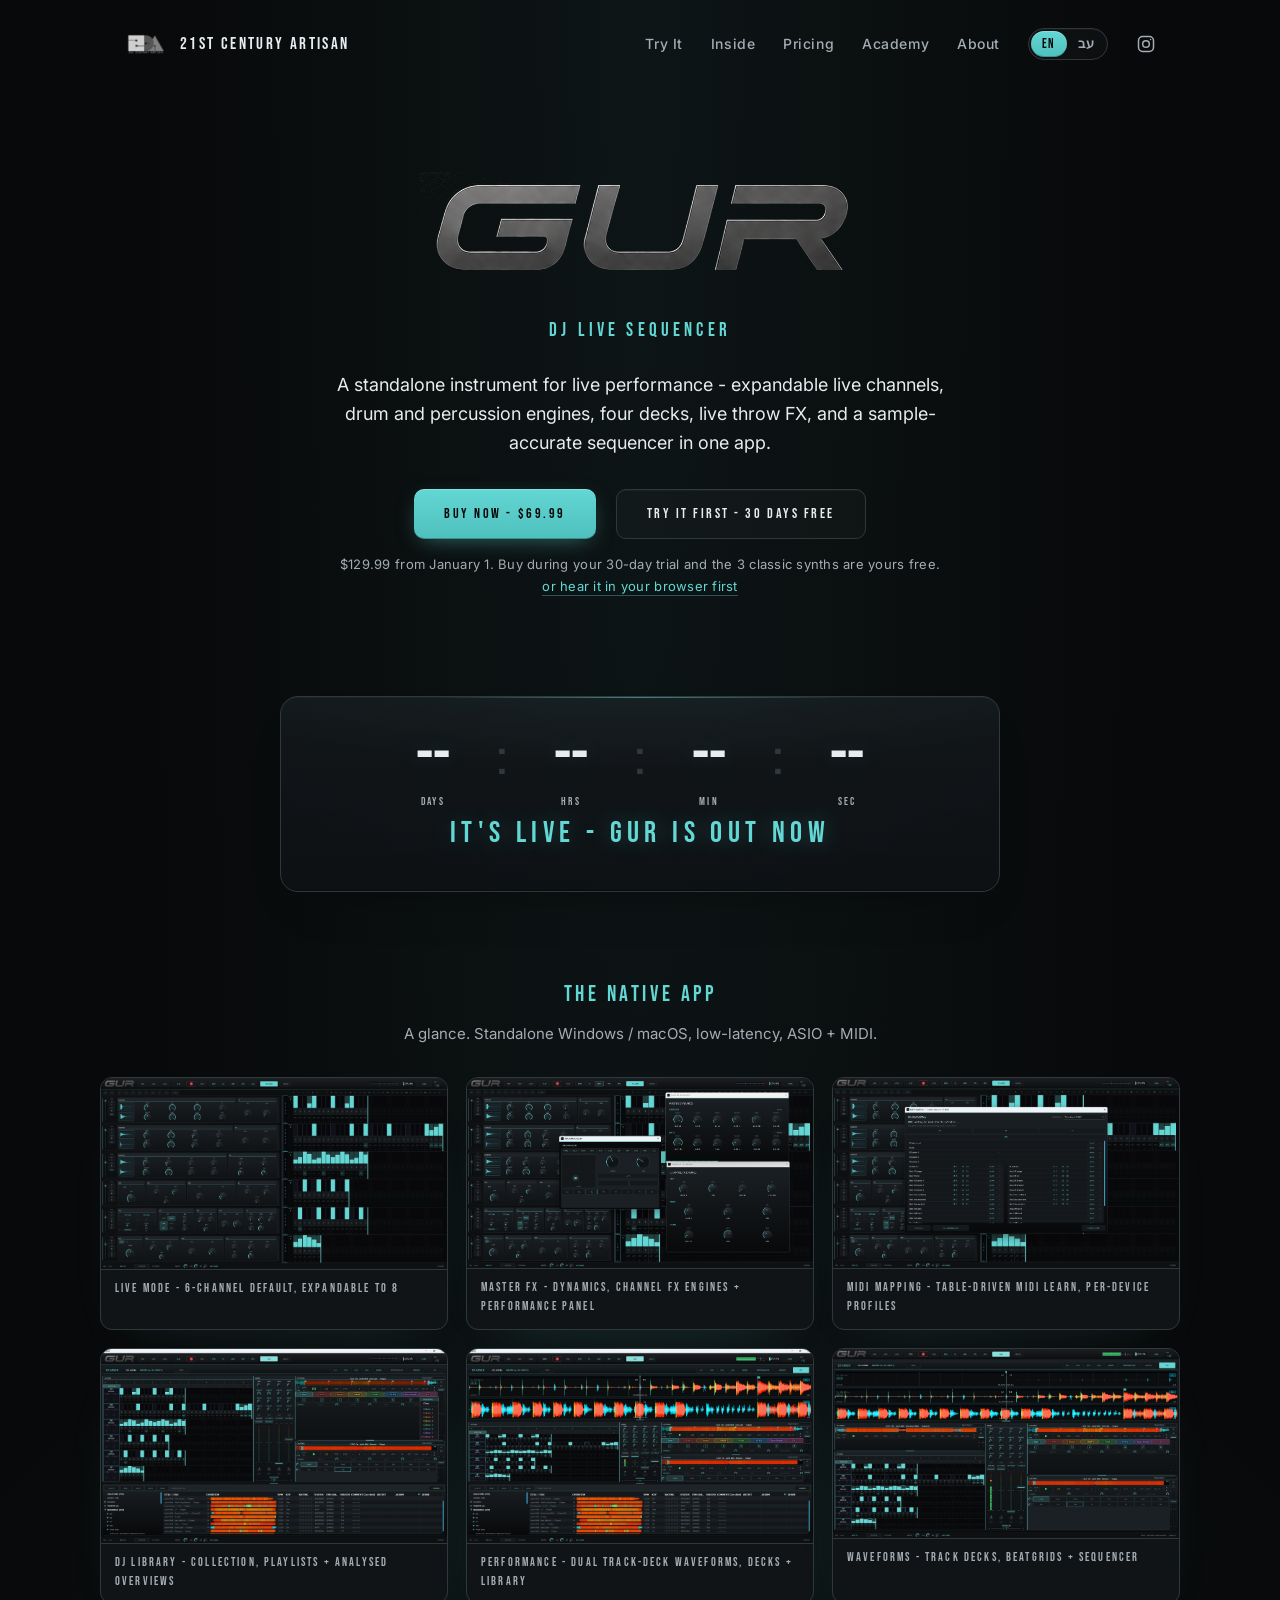
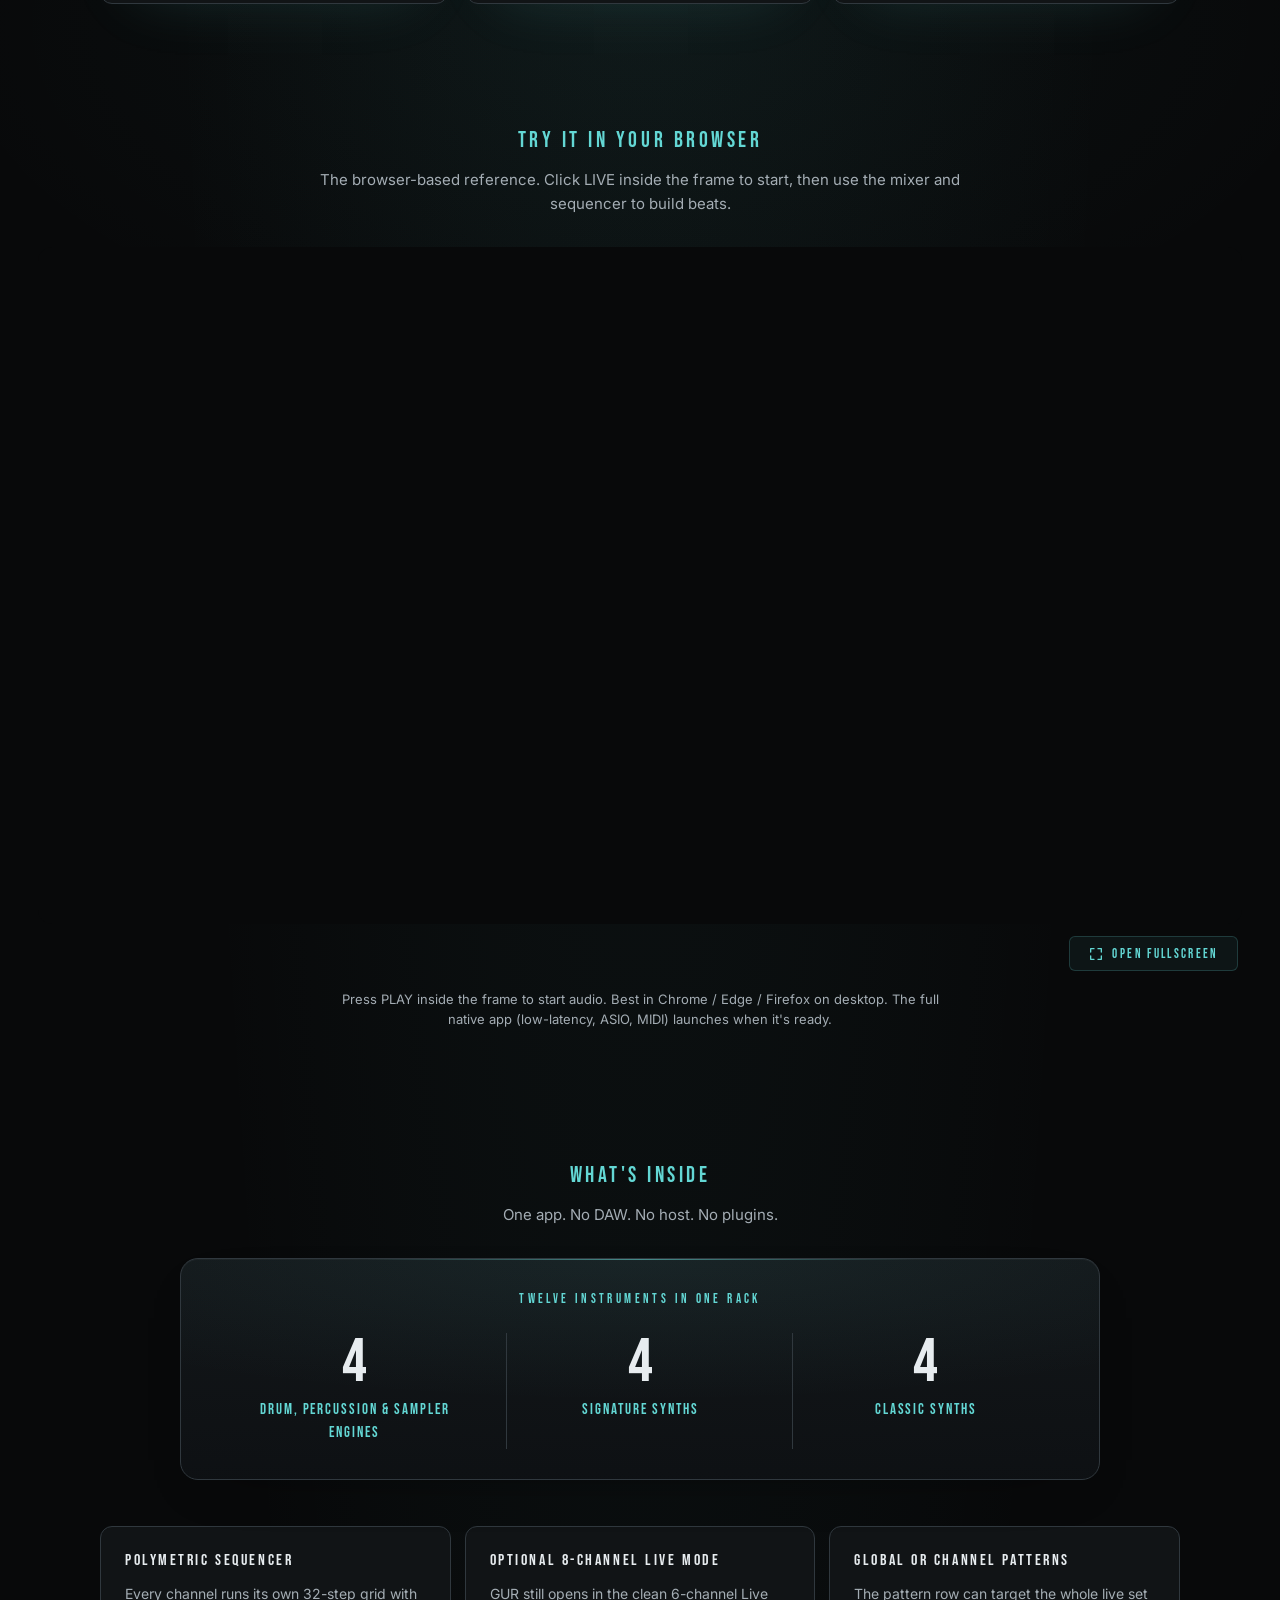
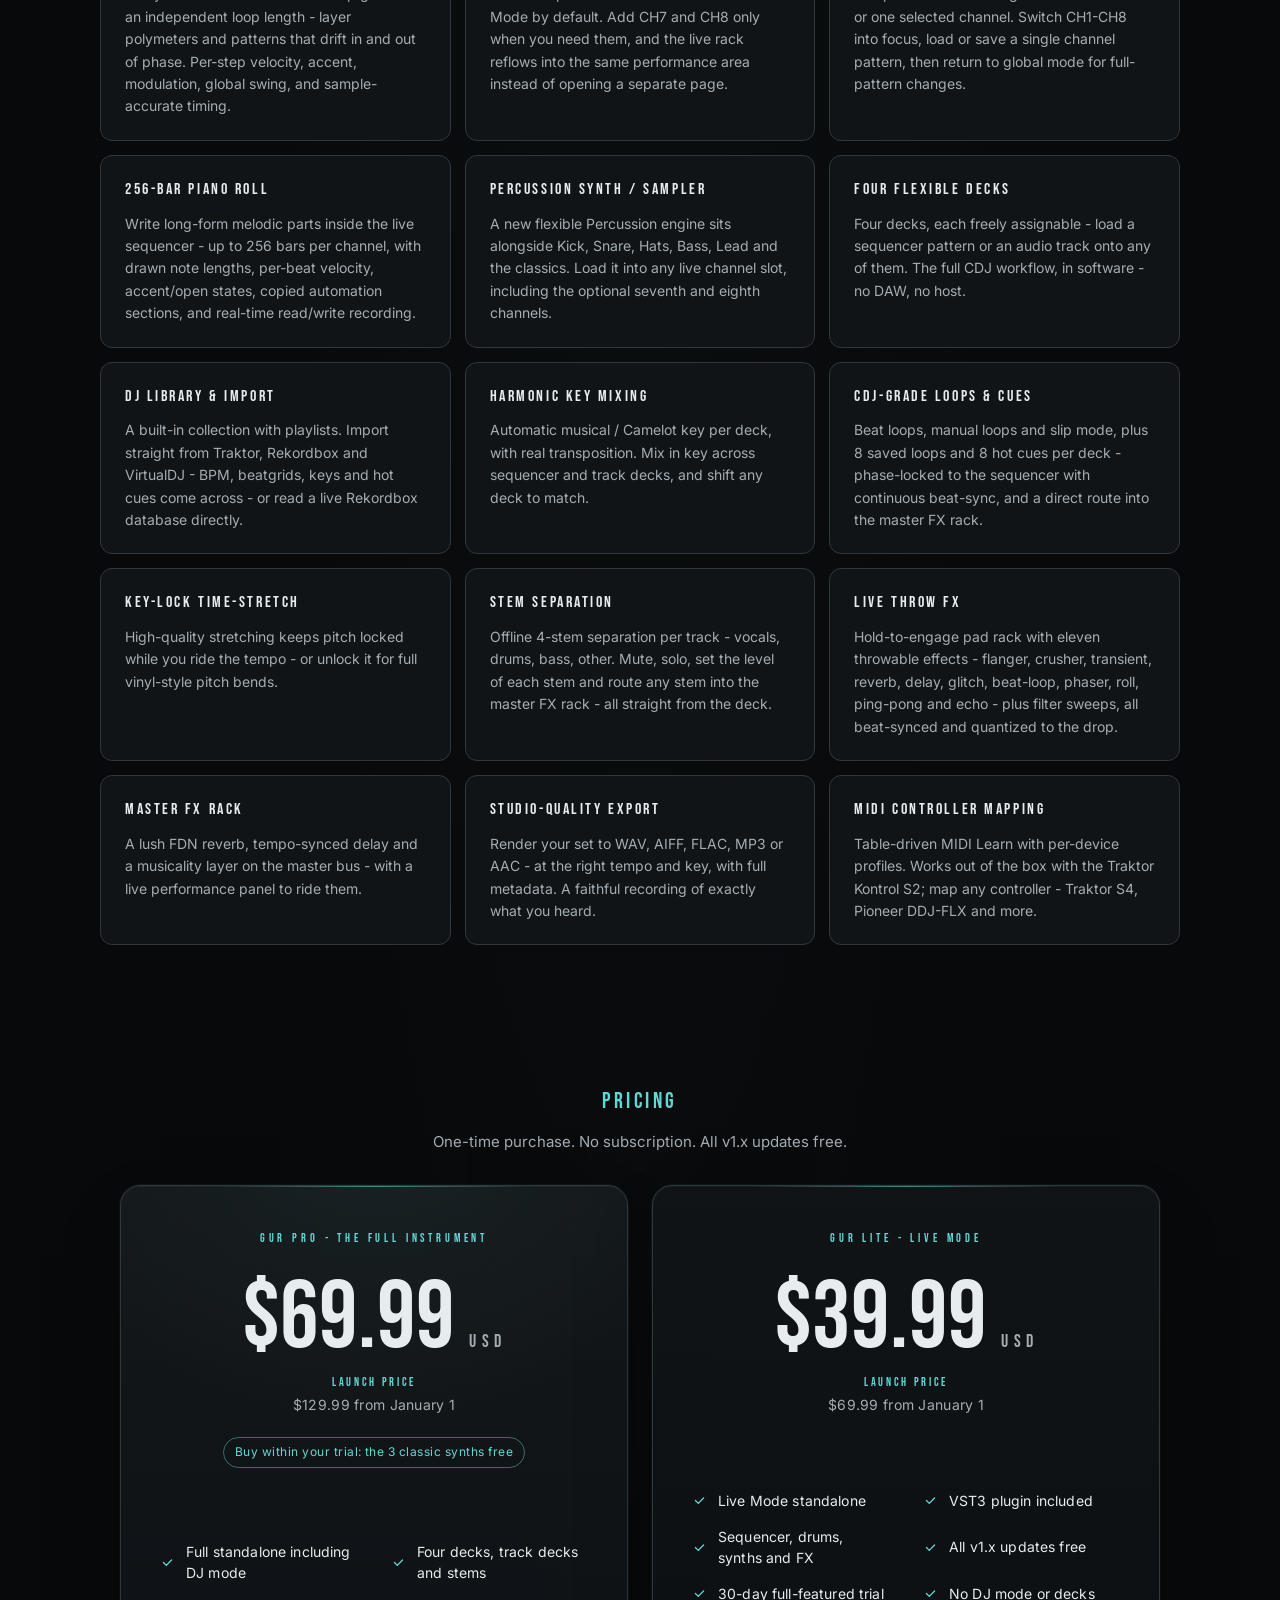
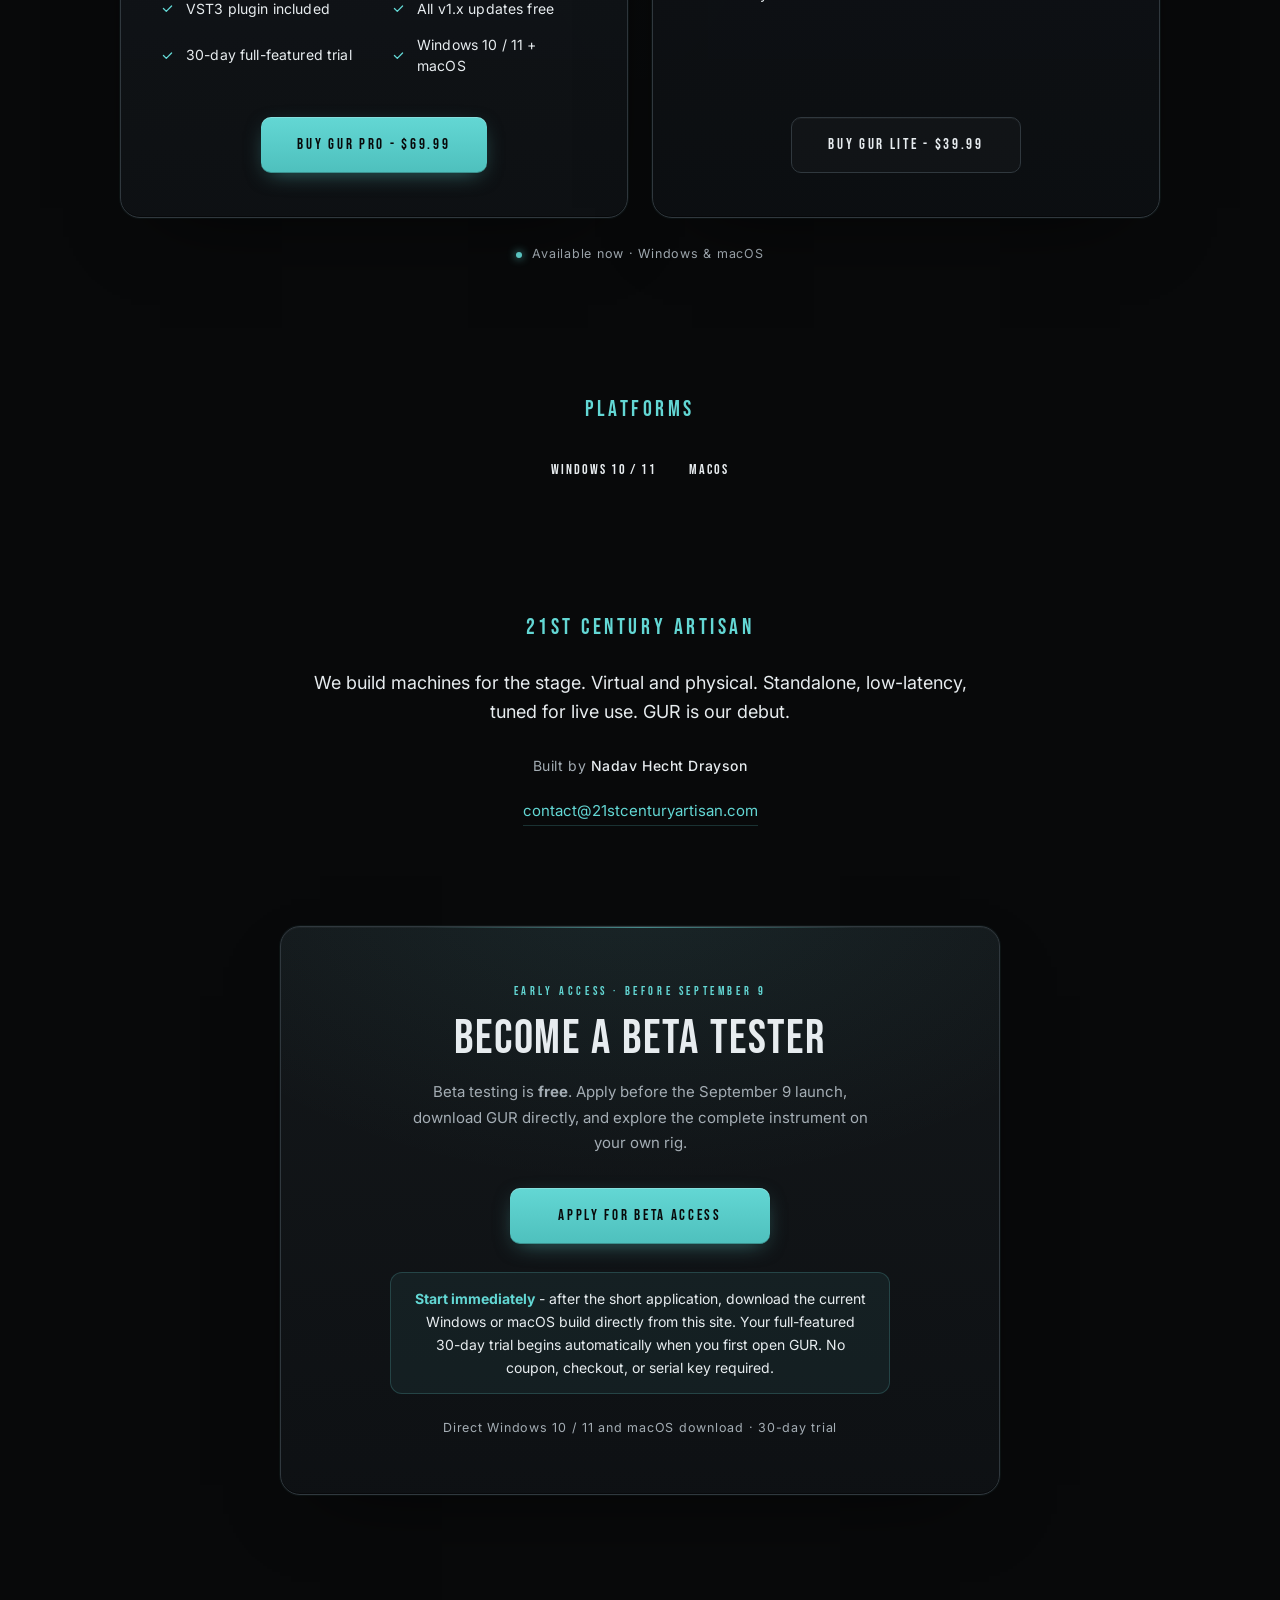
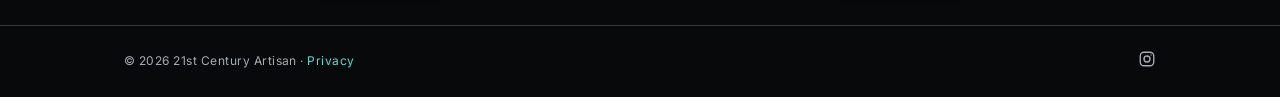
==== commit 0c74444f: "Launch: buy buttons, two-tier pricing, and a download form The site goes from "notify me at launch" " ====
--- a/index.html
+++ b/index.html
@@ -55,17 +55,17 @@
       drum and percussion engines, four decks, live throw FX, and a sample-accurate
       sequencer in one app.
     </p>
-    <!-- Clean dual CTA: primary action is the in-browser demo (visitor can
-         hear it in 10 seconds), secondary anchors to the pricing section. -->
+    <!-- LAUNCH CTA: buy outright, or start the 30-day trial. The browser demo
+         drops to a tertiary text link - it is still the fastest way to hear the
+         thing, but at launch the money path leads. -->
     <div class="hero-cta">
-      <a class="gur-btn gur-btn--primary" href="#try">
-        <svg viewBox="0 0 16 16" width="12" height="12" fill="currentColor" aria-hidden="true">
-          <path d="M3 2 L13 8 L3 14 Z"/>
-        </svg>
-        <span data-i18n="hero.try">TRY THE DEMO</span>
-      </a>
-      <a class="gur-btn gur-btn--ghost" href="#pricing" data-i18n="hero.pricing">SEE PRICING</a>
-    </div>
+      <a class="gur-btn gur-btn--primary" href="https://21stcenturyartisan.lemonsqueezy.com/checkout/buy/61d40824-72fb-4e00-8f80-0bd035252667" data-i18n="hero.buy">BUY NOW - $69.99</a>
+      <a class="gur-btn gur-btn--ghost" href="download.html" data-i18n="hero.trial">TRY IT FIRST - 30 DAYS FREE</a>
+    </div>
+    <p class="hero-price-note">
+      <span data-i18n="hero.pricenote">$129.99 from January 1. Buy during your 30-day trial and the 3 classic synths are yours free.</span><br>
+      <a class="hero-demo-link" href="#try" data-i18n="hero.demolink">or hear it in your browser first</a>
+    </p>
   </section>
 
   <!-- COUNTDOWN - launch clock to 9 Sep 2026. JS in main.js fills the digits
@@ -282,75 +282,104 @@
       <p data-i18n="pricing.p">One-time purchase. No subscription. All v1.x updates free.</p>
     </div>
 
-    <div class="pricing-card">
-      <div class="pc-eyebrow">GUR - DJ LIVE SEQUENCER</div>
-
-      <div class="pc-price-row">
-        <span class="pc-price">$69</span>
-        <span class="pc-currency">USD</span>
-      </div>
-      <p class="pc-context" data-i18n="pc.context">
-        <span class="pc-launch-tag">LAUNCH PRICE</span><br>
-        Standard $129 after the first month
-      </p>
-
-      <div class="pc-divider"></div>
-
-      <ul class="pc-features">
-        <li>
-          <svg viewBox="0 0 16 16" width="13" height="13" fill="none" stroke="currentColor" stroke-width="1.6" stroke-linecap="round" stroke-linejoin="round" aria-hidden="true">
-            <path d="M3 8 L6.5 11.5 L13 5"/>
-          </svg>
-          <span data-i18n="pc.f0">One-time purchase</span>
-        </li>
-        <li>
-          <svg viewBox="0 0 16 16" width="13" height="13" fill="none" stroke="currentColor" stroke-width="1.6" stroke-linecap="round" stroke-linejoin="round" aria-hidden="true">
-            <path d="M3 8 L6.5 11.5 L13 5"/>
-          </svg>
-          <span data-i18n="pc.f1">No subscription</span>
-        </li>
-        <li>
-          <svg viewBox="0 0 16 16" width="13" height="13" fill="none" stroke="currentColor" stroke-width="1.6" stroke-linecap="round" stroke-linejoin="round" aria-hidden="true">
-            <path d="M3 8 L6.5 11.5 L13 5"/>
-          </svg>
-          <span data-i18n="pc.f2">All v1.x updates free</span>
-        </li>
-        <li>
-          <svg viewBox="0 0 16 16" width="13" height="13" fill="none" stroke="currentColor" stroke-width="1.6" stroke-linecap="round" stroke-linejoin="round" aria-hidden="true">
-            <path d="M3 8 L6.5 11.5 L13 5"/>
-          </svg>
-          <span data-i18n="pc.f3">30-day full-featured trial</span>
-        </li>
-        <li>
-          <svg viewBox="0 0 16 16" width="13" height="13" fill="none" stroke="currentColor" stroke-width="1.6" stroke-linecap="round" stroke-linejoin="round" aria-hidden="true">
-            <path d="M3 8 L6.5 11.5 L13 5"/>
-          </svg>
-          <span data-i18n="pc.f4">Windows 10 / 11 + macOS</span>
-        </li>
-        <li>
-          <svg viewBox="0 0 16 16" width="13" height="13" fill="none" stroke="currentColor" stroke-width="1.6" stroke-linecap="round" stroke-linejoin="round" aria-hidden="true">
-            <path d="M3 8 L6.5 11.5 L13 5"/>
-          </svg>
-          <span data-i18n="pc.f5">MIDI controller mapping</span>
-        </li>
-      </ul>
-
-      <div class="pc-cta-row">
-        <!-- JS intercepts the click and shows the in-page mail chooser (initMailChooser).
-             The Gmail href stays as the no-JS fallback. -->
-        <a class="gur-btn gur-btn--primary gur-btn--lg" href="https://mail.google.com/mail/?view=cm&amp;fs=1&amp;to=contact@21stcenturyartisan.com&amp;su=GUR%20%E2%80%94%20notify%20me%20at%20launch&amp;body=Please%20let%20me%20know%20when%20GUR%20is%20available%20to%20purchase." target="_blank" rel="noopener"
-           data-mail-email="contact@21stcenturyartisan.com"
-           data-mail-subject="GUR - notify me at launch"
-           data-mail-body="Please let me know when GUR is available to purchase.">
-          <span data-i18n="pc.notify">GET LAUNCH NOTIFICATION</span>
-        </a>
-        <a class="gur-btn gur-btn--ghost gur-btn--lg" href="#try">
-          <span data-i18n="pc.try">TRY THE DEMO</span>
-        </a>
-      </div>
-
-      <p class="pc-status"><span class="pc-status-dot" aria-hidden="true"></span><span data-i18n="pc.status">Launching September 9, 2026 · Windows &amp; macOS</span></p>
-    </div>
+    <div class="pricing-grid">
+
+      <div class="pricing-card pricing-card--pro">
+        <div class="pc-eyebrow" data-i18n="pc.eyebrow">GUR PRO - THE FULL INSTRUMENT</div>
+
+        <div class="pc-price-row">
+          <span class="pc-price">$69.99</span>
+          <span class="pc-currency">USD</span>
+        </div>
+        <p class="pc-context" data-i18n="pc.context">
+          <span class="pc-launch-tag">LAUNCH PRICE</span><br>
+          $129.99 from January 1
+        </p>
+        <p class="pc-bonus-wrap"><span class="pc-bonus" data-i18n="pc.bonus">Buy within your trial: the 3 classic synths free</span></p>
+
+        <div class="pc-divider"></div>
+
+        <ul class="pc-features">
+          <li>
+            <svg viewBox="0 0 16 16" width="13" height="13" fill="none" stroke="currentColor" stroke-width="1.6" stroke-linecap="round" stroke-linejoin="round" aria-hidden="true"><path d="M3 8 L6.5 11.5 L13 5"/></svg>
+            <span data-i18n="pc.f0">Full standalone including DJ mode</span>
+          </li>
+          <li>
+            <svg viewBox="0 0 16 16" width="13" height="13" fill="none" stroke="currentColor" stroke-width="1.6" stroke-linecap="round" stroke-linejoin="round" aria-hidden="true"><path d="M3 8 L6.5 11.5 L13 5"/></svg>
+            <span data-i18n="pc.f1">Four decks, track decks and stems</span>
+          </li>
+          <li>
+            <svg viewBox="0 0 16 16" width="13" height="13" fill="none" stroke="currentColor" stroke-width="1.6" stroke-linecap="round" stroke-linejoin="round" aria-hidden="true"><path d="M3 8 L6.5 11.5 L13 5"/></svg>
+            <span data-i18n="pc.f2">VST3 plugin included</span>
+          </li>
+          <li>
+            <svg viewBox="0 0 16 16" width="13" height="13" fill="none" stroke="currentColor" stroke-width="1.6" stroke-linecap="round" stroke-linejoin="round" aria-hidden="true"><path d="M3 8 L6.5 11.5 L13 5"/></svg>
+            <span data-i18n="pc.f3">All v1.x updates free</span>
+          </li>
+          <li>
+            <svg viewBox="0 0 16 16" width="13" height="13" fill="none" stroke="currentColor" stroke-width="1.6" stroke-linecap="round" stroke-linejoin="round" aria-hidden="true"><path d="M3 8 L6.5 11.5 L13 5"/></svg>
+            <span data-i18n="pc.f4">30-day full-featured trial</span>
+          </li>
+          <li>
+            <svg viewBox="0 0 16 16" width="13" height="13" fill="none" stroke="currentColor" stroke-width="1.6" stroke-linecap="round" stroke-linejoin="round" aria-hidden="true"><path d="M3 8 L6.5 11.5 L13 5"/></svg>
+            <span data-i18n="pc.f5">Windows 10 / 11 + macOS</span>
+          </li>
+        </ul>
+
+        <div class="pc-cta-row">
+          <a class="gur-btn gur-btn--primary gur-btn--lg" href="https://21stcenturyartisan.lemonsqueezy.com/checkout/buy/61d40824-72fb-4e00-8f80-0bd035252667" data-i18n="pc.buy">BUY GUR PRO - $69.99</a>
+        </div>
+      </div>
+
+      <div class="pricing-card pricing-card--lite">
+        <div class="pc-eyebrow" data-i18n="pcl.eyebrow">GUR LITE - LIVE MODE</div>
+
+        <div class="pc-price-row">
+          <span class="pc-price">$39.99</span>
+          <span class="pc-currency">USD</span>
+        </div>
+        <p class="pc-context" data-i18n="pcl.context">
+          <span class="pc-launch-tag">LAUNCH PRICE</span><br>
+          $69.99 from January 1
+        </p>
+
+        <div class="pc-divider"></div>
+
+        <ul class="pc-features">
+          <li>
+            <svg viewBox="0 0 16 16" width="13" height="13" fill="none" stroke="currentColor" stroke-width="1.6" stroke-linecap="round" stroke-linejoin="round" aria-hidden="true"><path d="M3 8 L6.5 11.5 L13 5"/></svg>
+            <span data-i18n="pcl.f0">Live Mode standalone</span>
+          </li>
+          <li>
+            <svg viewBox="0 0 16 16" width="13" height="13" fill="none" stroke="currentColor" stroke-width="1.6" stroke-linecap="round" stroke-linejoin="round" aria-hidden="true"><path d="M3 8 L6.5 11.5 L13 5"/></svg>
+            <span data-i18n="pcl.f1">VST3 plugin included</span>
+          </li>
+          <li>
+            <svg viewBox="0 0 16 16" width="13" height="13" fill="none" stroke="currentColor" stroke-width="1.6" stroke-linecap="round" stroke-linejoin="round" aria-hidden="true"><path d="M3 8 L6.5 11.5 L13 5"/></svg>
+            <span data-i18n="pcl.f2">Sequencer, drums, synths and FX</span>
+          </li>
+          <li>
+            <svg viewBox="0 0 16 16" width="13" height="13" fill="none" stroke="currentColor" stroke-width="1.6" stroke-linecap="round" stroke-linejoin="round" aria-hidden="true"><path d="M3 8 L6.5 11.5 L13 5"/></svg>
+            <span data-i18n="pcl.f3">All v1.x updates free</span>
+          </li>
+          <li>
+            <svg viewBox="0 0 16 16" width="13" height="13" fill="none" stroke="currentColor" stroke-width="1.6" stroke-linecap="round" stroke-linejoin="round" aria-hidden="true"><path d="M3 8 L6.5 11.5 L13 5"/></svg>
+            <span data-i18n="pcl.f4">30-day full-featured trial</span>
+          </li>
+          <li>
+            <svg viewBox="0 0 16 16" width="13" height="13" fill="none" stroke="currentColor" stroke-width="1.6" stroke-linecap="round" stroke-linejoin="round" aria-hidden="true"><path d="M3 8 L6.5 11.5 L13 5"/></svg>
+            <span data-i18n="pcl.f5">No DJ mode or decks</span>
+          </li>
+        </ul>
+
+        <div class="pc-cta-row">
+          <a class="gur-btn gur-btn--ghost gur-btn--lg" href="https://21stcenturyartisan.lemonsqueezy.com/checkout/buy/0a42bf99-dec4-4a9e-9a64-d6d6895b7684" data-i18n="pcl.buy">BUY GUR LITE - $39.99</a>
+        </div>
+      </div>
+
+    </div>
+
+    <p class="pc-status"><span class="pc-status-dot" aria-hidden="true"></span><span data-i18n="pc.status">Available now · Windows &amp; macOS</span></p>
   </section>
 
   <!-- PLATFORMS -->
--- a/css/style.css
+++ b/css/style.css
@@ -1476,3 +1476,51 @@
   .ac-contact-cta { flex-direction: column; width: 100%; }
   .ac-contact-cta .gur-btn { width: 100%; }
 }
+
+/* ── Launch hero: price note under the buy / trial pair ──────────────────── */
+.hero-price-note{
+  margin:14px 0 0;
+  font-size:13px;
+  line-height:1.7;
+  color:var(--muted, #8a97a3);
+  letter-spacing:.02em;
+}
+.hero-demo-link{
+  color:var(--accent, #63d7d4);
+  text-decoration:none;
+  border-bottom:1px solid rgba(99,215,212,.35);
+  padding-bottom:1px;
+}
+.hero-demo-link:hover{ border-bottom-color:var(--accent, #63d7d4); }
+.pc-bonus{
+  display:inline-block; margin-top:8px; padding:5px 11px;
+  border:1px solid rgba(99,215,212,.45); border-radius:999px;
+  color:var(--accent, #63d7d4); font-size:12px; letter-spacing:.04em;
+}
+
+/* ── Two-tier pricing: PRO + LITE side by side ───────────────────────────── */
+.pricing-grid{
+  display:grid;
+  grid-template-columns:repeat(2, minmax(0, 1fr));
+  gap:24px;
+  max-width:1040px;
+  margin:0 auto;
+  align-items:start;
+}
+.pricing-grid .pricing-card{ max-width:none; margin:0; padding:44px clamp(24px,3.4vw,40px); }
+.pricing-card--lite{ background:linear-gradient(180deg, rgba(17,20,23,.92) 0%, rgba(12,15,18,.96) 100%); }
+.pc-bonus-wrap{ margin:12px 0 0; text-align:center; }
+.pricing-grid + .pc-status{ margin-top:26px; }
+@media (max-width: 860px){
+  .pricing-grid{ grid-template-columns:1fr; gap:20px; max-width:560px; }
+}
+/* Equal-height tiers: the CTA sits on the same baseline in both cards. */
+.pricing-grid{ align-items:stretch; }
+.pricing-grid .pricing-card{ display:flex; flex-direction:column; }
+.pricing-grid .pc-cta-row{ margin-top:auto; }
+
+/* Once the launch date passes, initCountdown() adds .is-live. The eyebrow and
+   the date sit OUTSIDE #cdClock, so hiding the clock alone would leave the card
+   reading "LAUNCHING / SEPTEMBER 9 / IT'S LIVE". Retire them together. */
+.countdown-card.is-live .cd-eyebrow,
+.countdown-card.is-live .cd-date { display:none; }
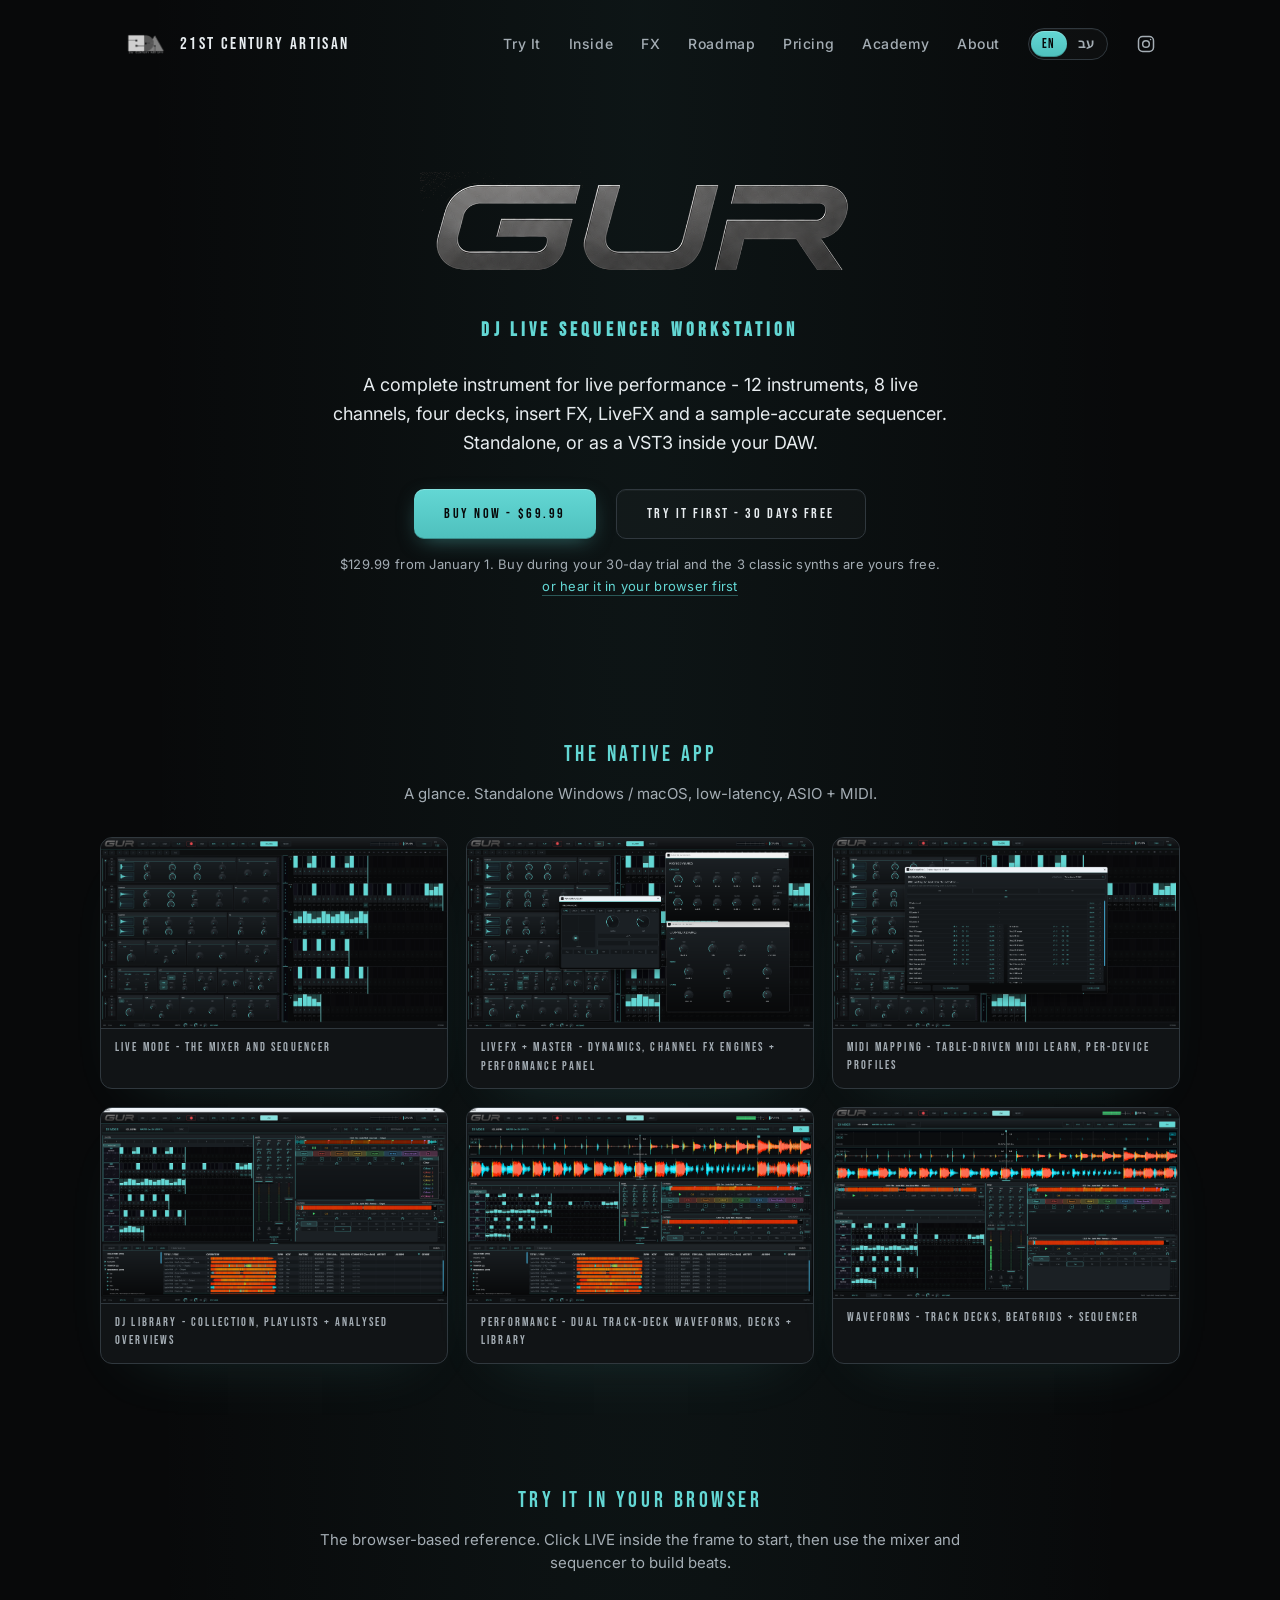
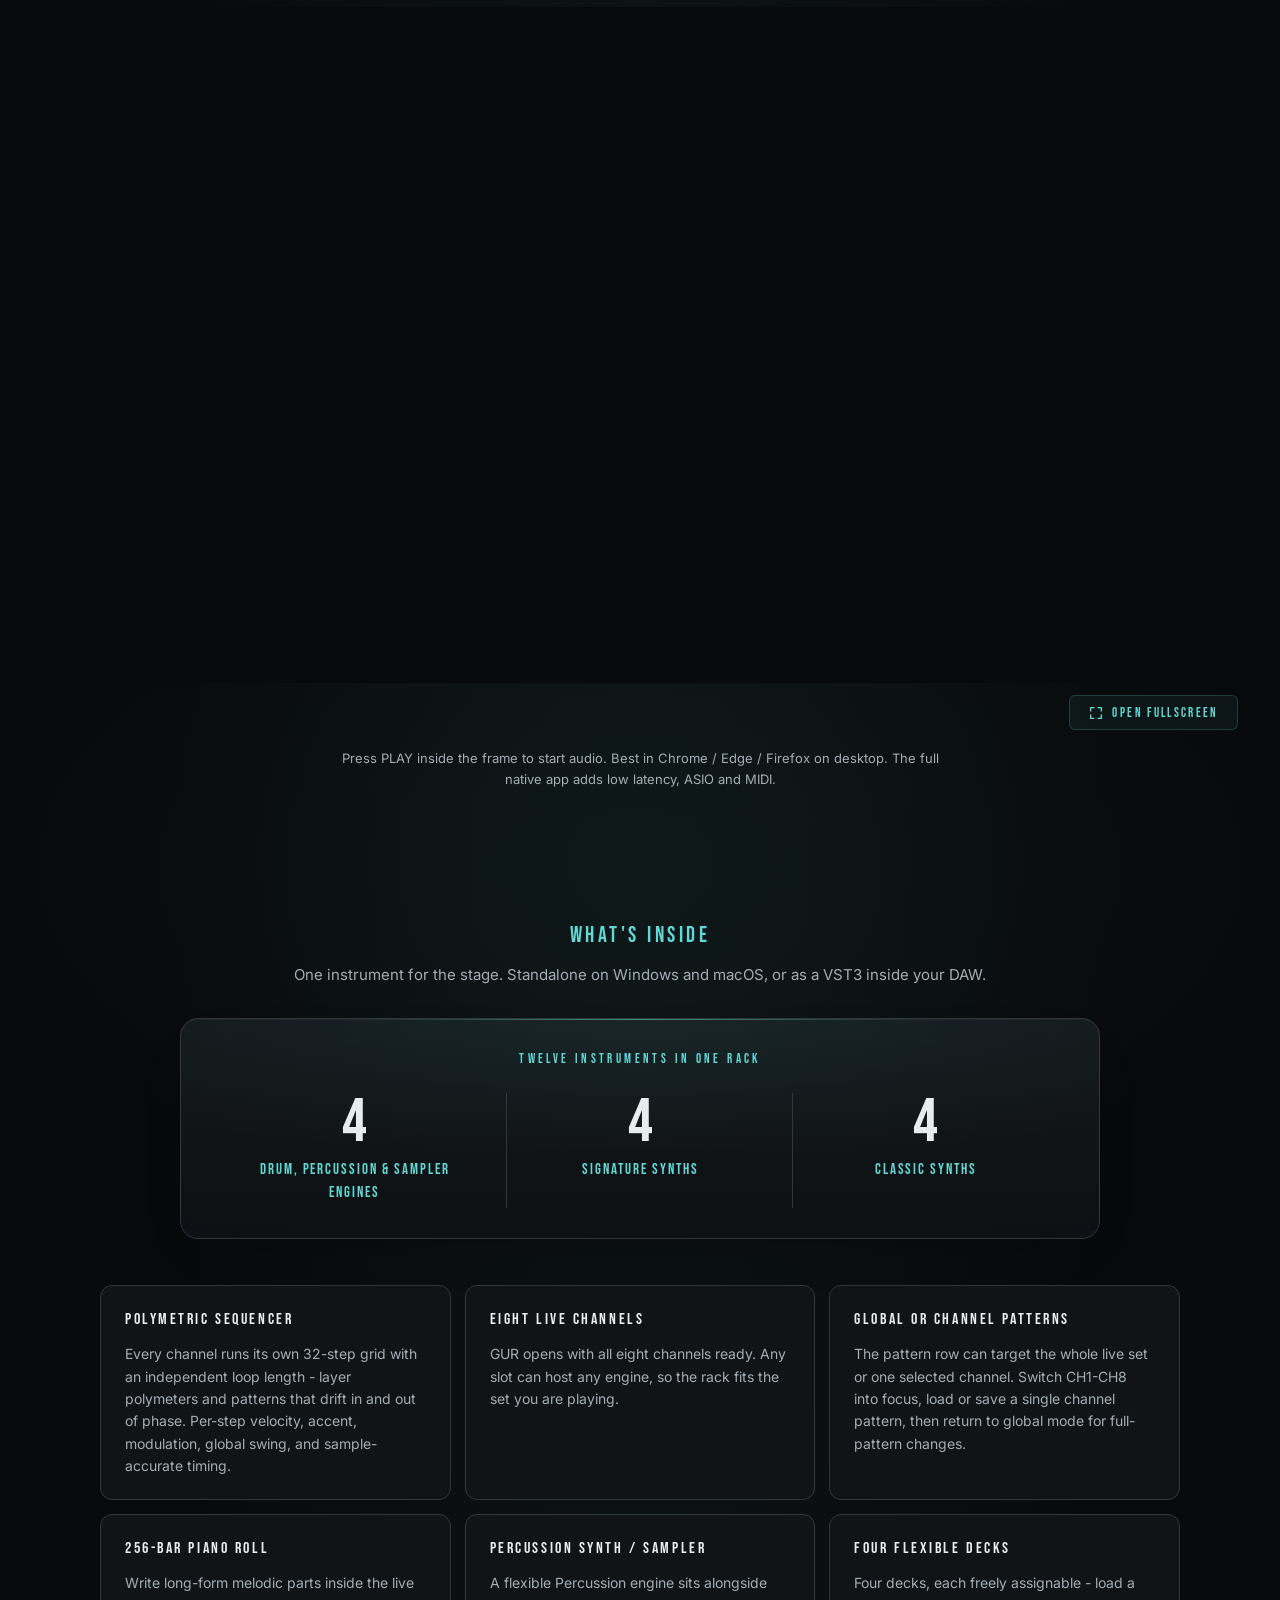
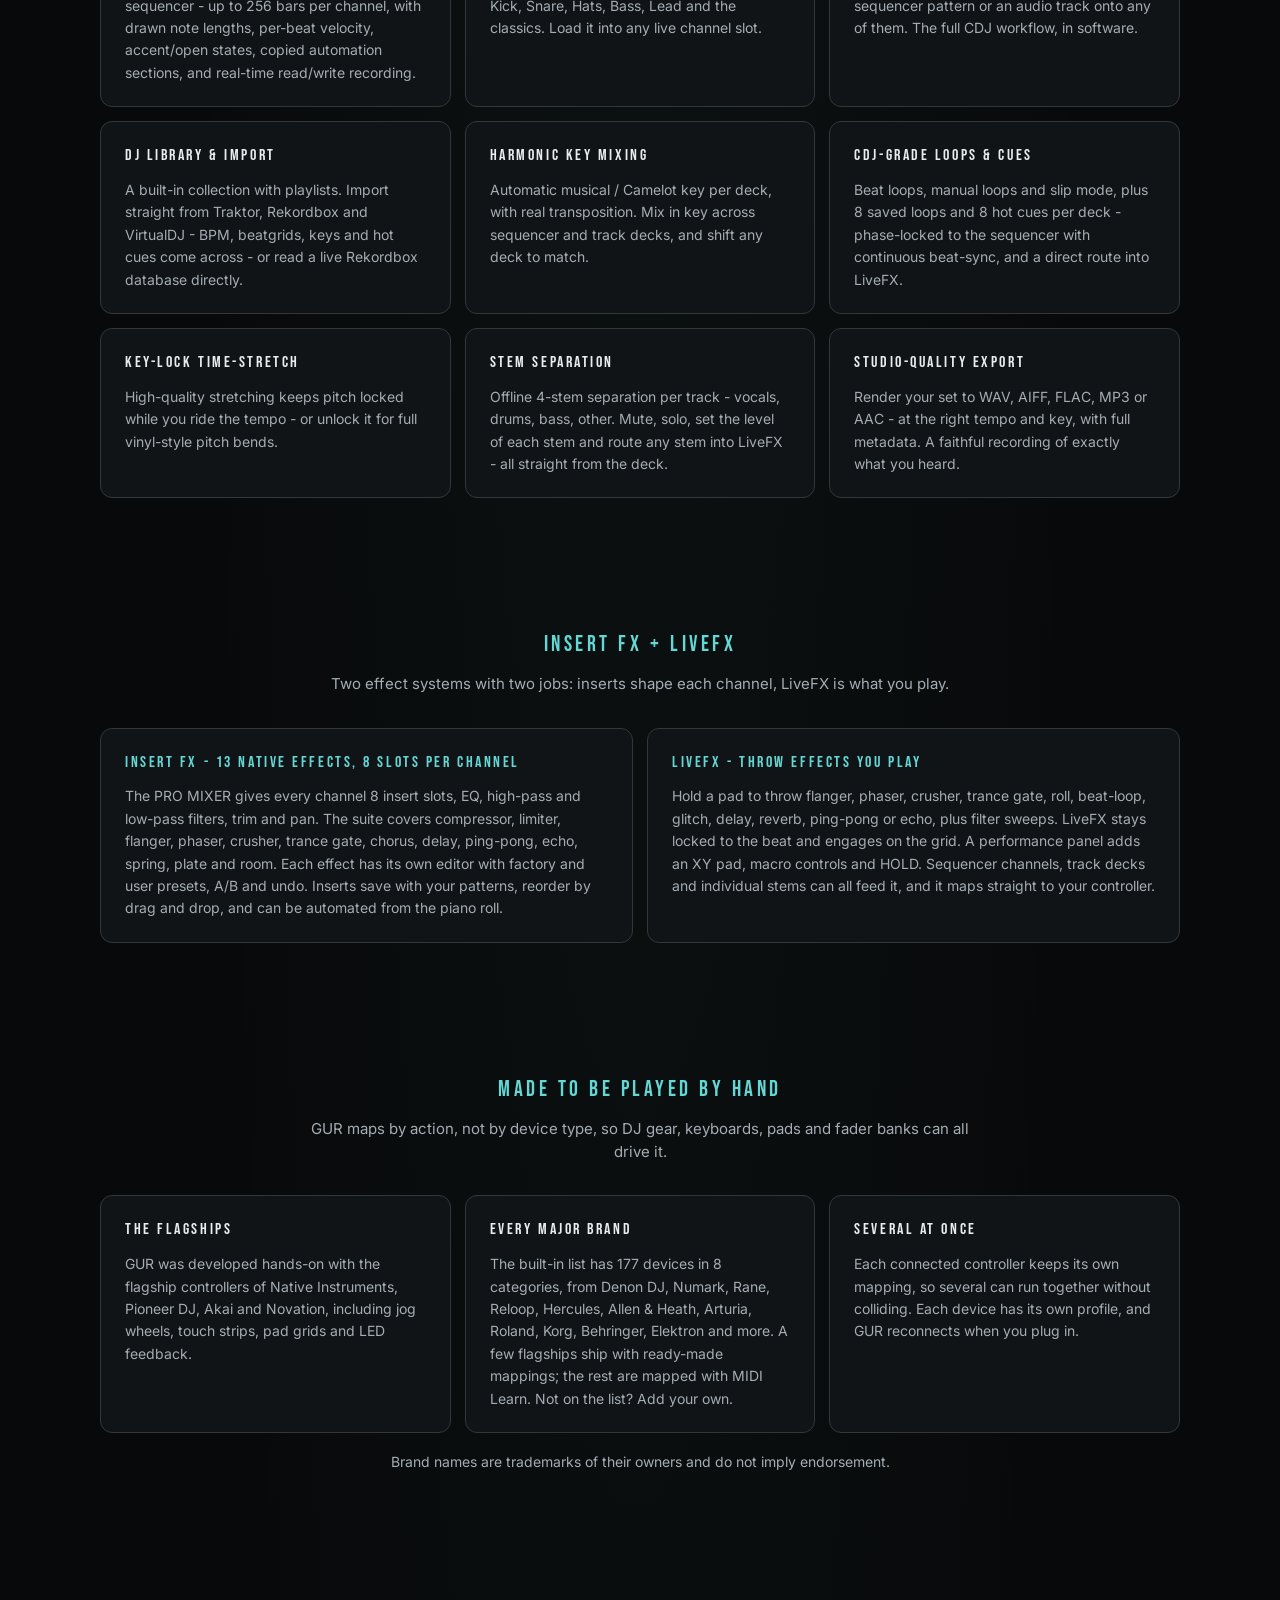
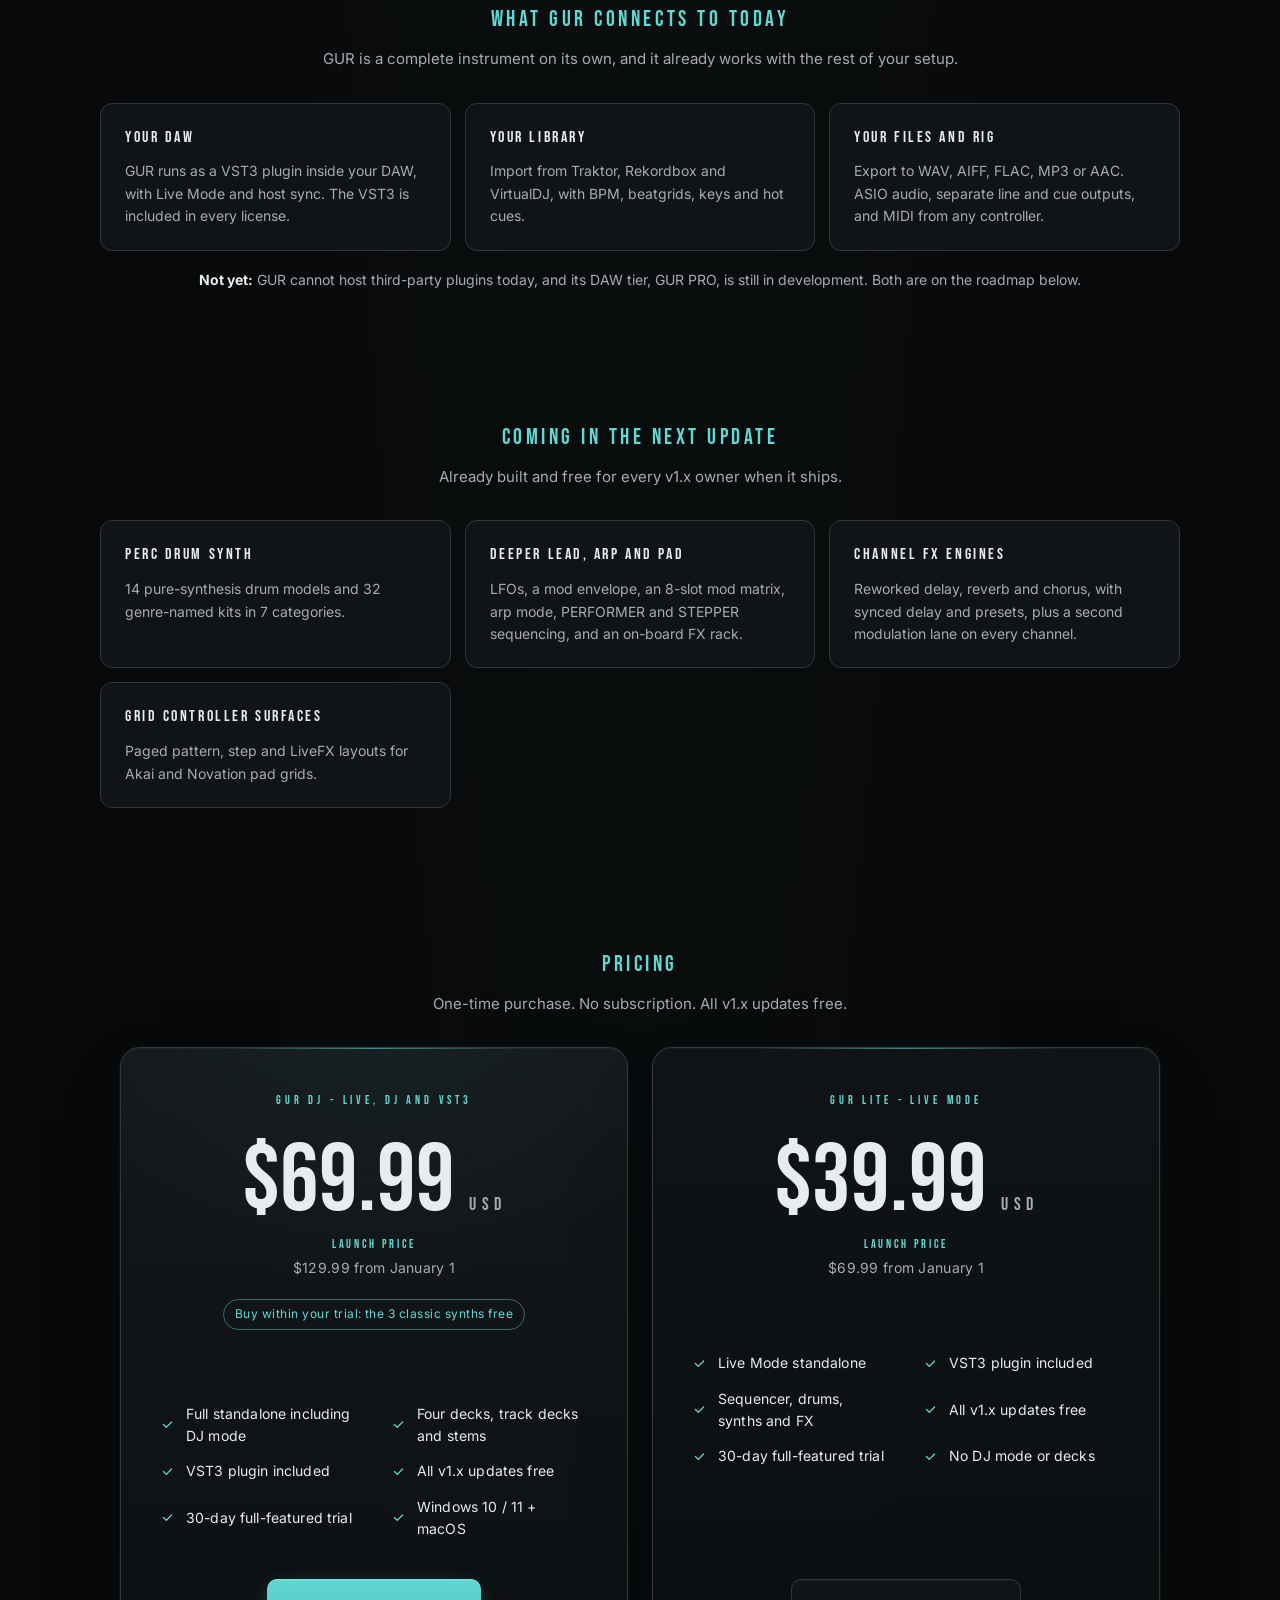
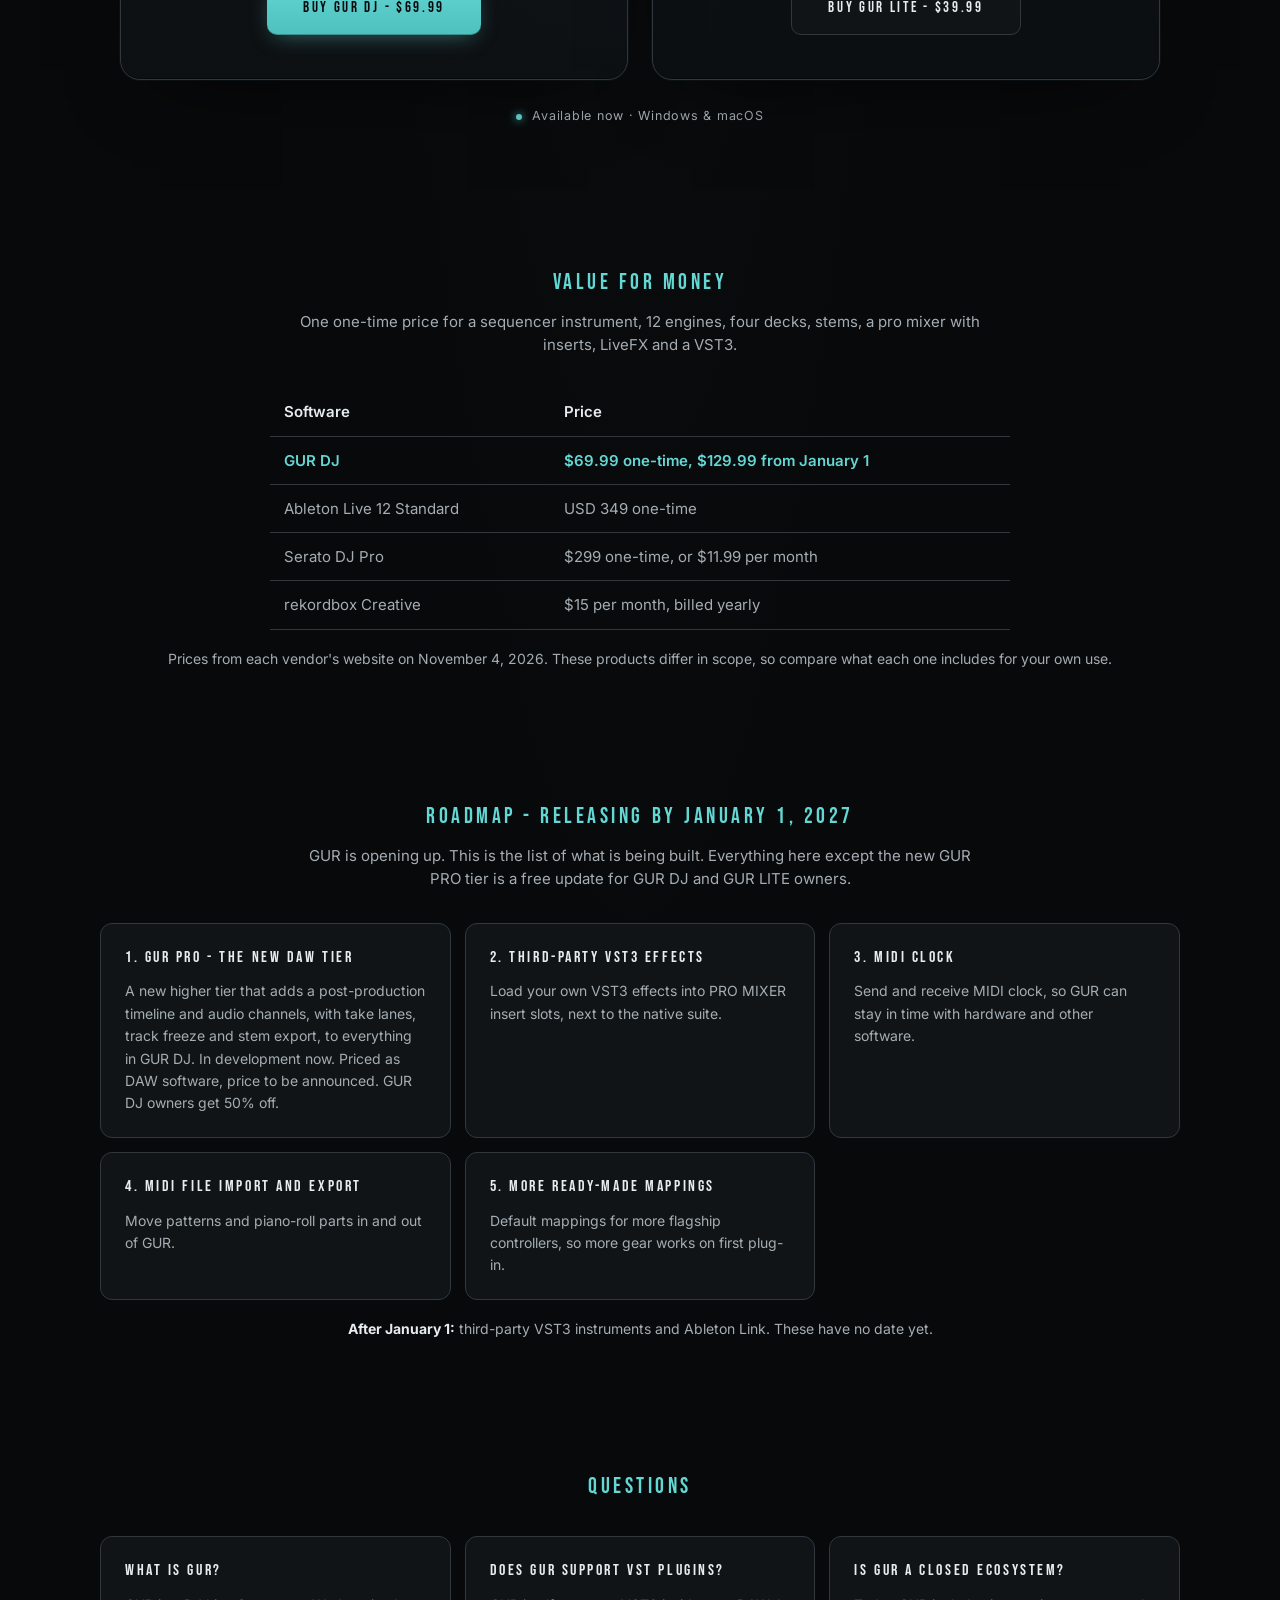
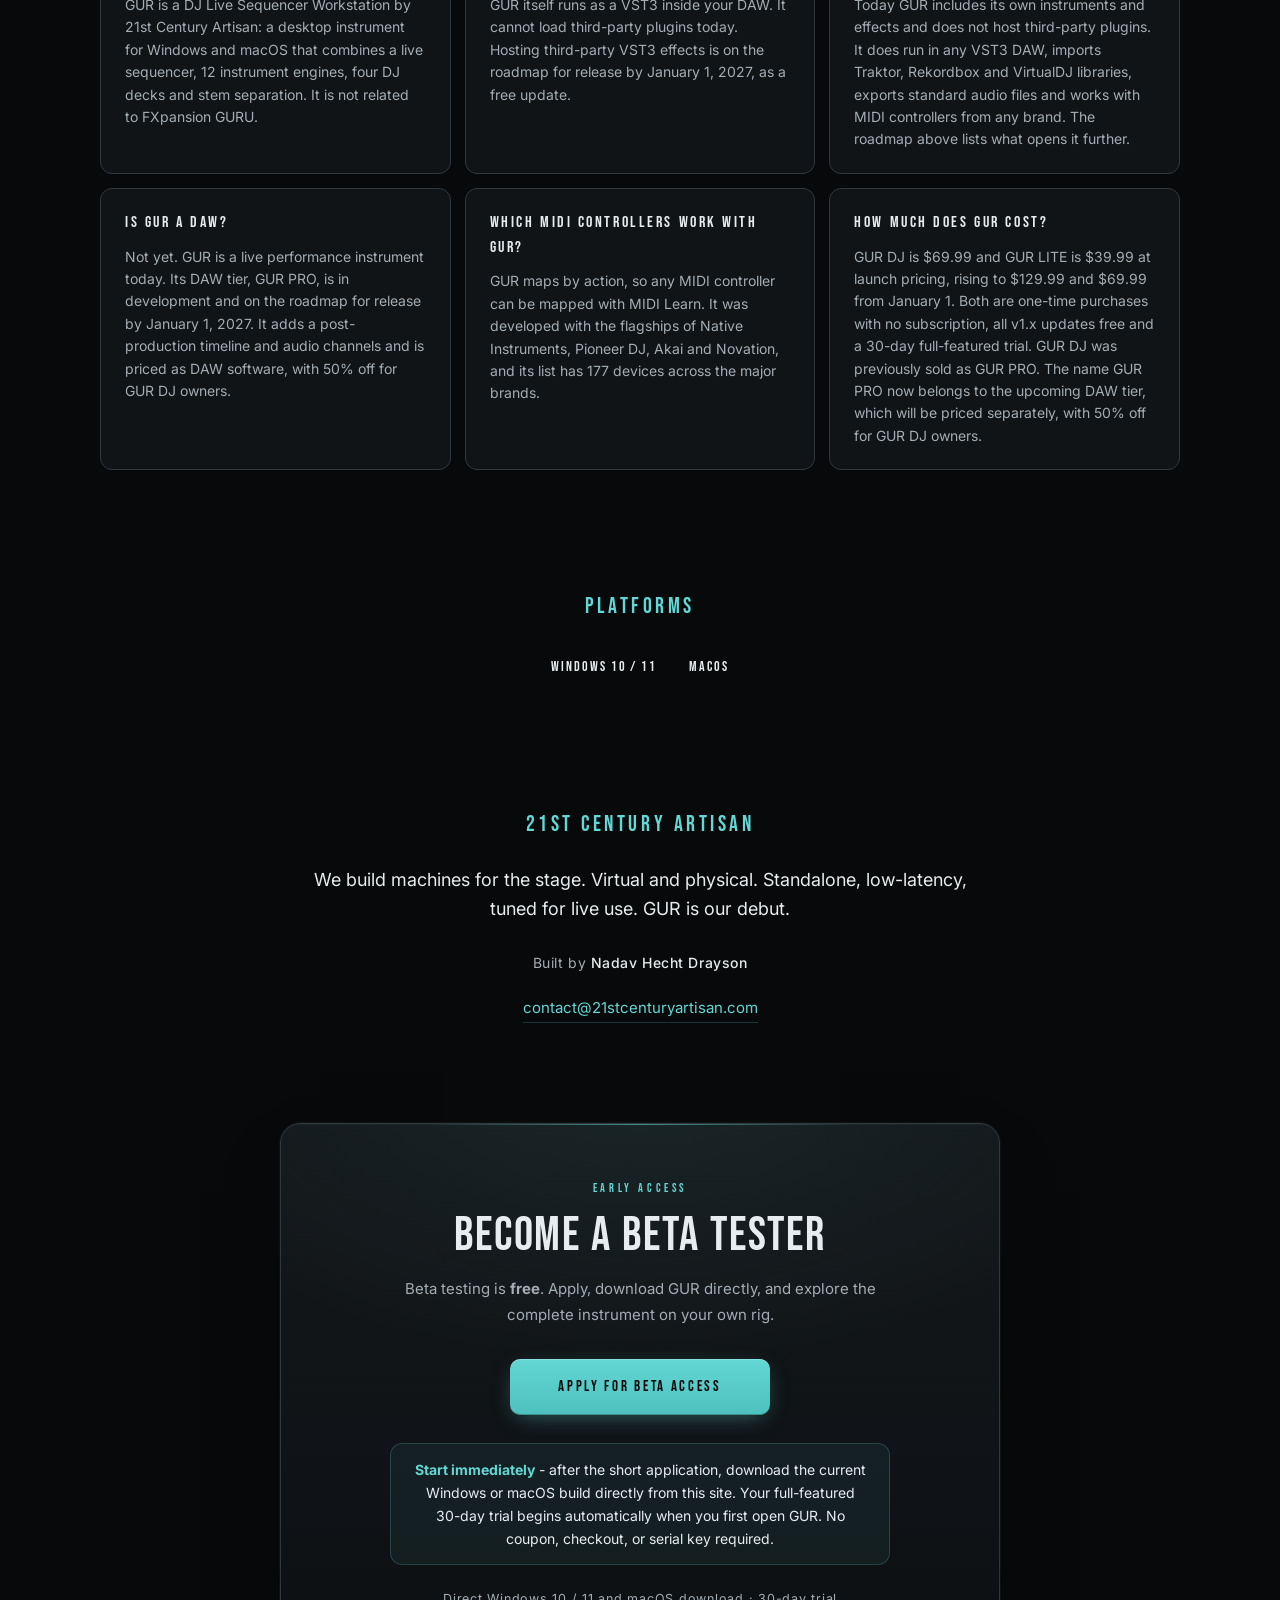
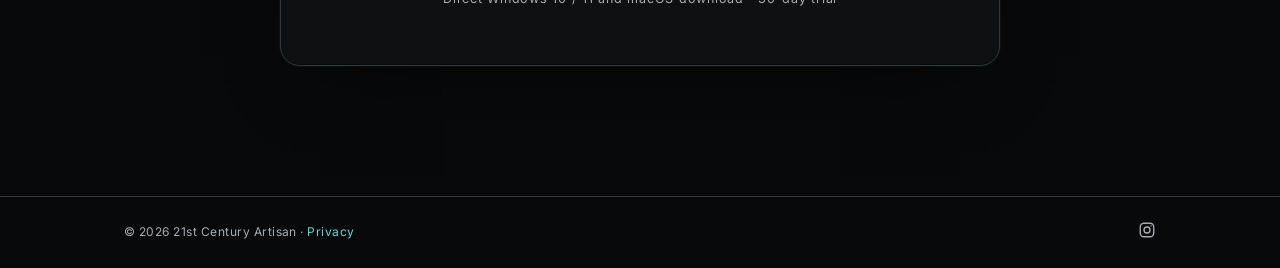
==== commit c5fbdd10: "Update the site to GUR's current features, tiers and roadmap Add Insert FX, LiveFX, controller brand" ====
--- a/index.html
+++ b/index.html
@@ -3,18 +3,54 @@
 <head>
   <meta charset="UTF-8">
   <meta name="viewport" content="width=device-width, initial-scale=1.0">
-  <title data-i18n="title.index">GUR - DJ Live Sequencer · 21st Century Artisan</title>
-  <meta name="description" content="GUR is a standalone DJ Live Sequencer for Windows and macOS with expandable live channels, four decks, piano roll automation, percussion, MIDI mapping and live FX.">
+  <title data-i18n="title.index">GUR - DJ Live Sequencer Workstation · 21st Century Artisan</title>
+  <meta name="description" content="GUR is a DJ Live Sequencer Workstation for Windows and macOS: 12 instruments, 8 live channels, four decks, stems, 13 insert FX, LiveFX and MIDI mapping for controllers from every major brand. Standalone or VST3.">
+  <link rel="canonical" href="https://www.21stcenturyartisan.com/">
   <meta name="theme-color" content="#0b0f15">
-  <meta property="og:title" content="GUR - DJ Live Sequencer">
-  <meta property="og:description" content="Expandable live channels, four decks, piano roll automation, percussion, MIDI mapping and live FX. By 21st Century Artisan.">
+  <meta property="og:title" content="GUR - DJ Live Sequencer Workstation">
+  <meta property="og:description" content="12 instruments, 8 live channels, four decks, stems, insert FX, LiveFX and MIDI mapping. Standalone or VST3. By 21st Century Artisan.">
   <meta property="og:type" content="website">
+  <meta property="og:url" content="https://www.21stcenturyartisan.com/">
+  <meta property="og:image" content="https://www.21stcenturyartisan.com/images/gur-live.png">
   <link rel="icon" type="image/png" sizes="32x32" href="images/favicon-32.png">
   <link rel="apple-touch-icon" sizes="180x180" href="images/favicon-180.png">
   <link rel="preconnect" href="https://fonts.googleapis.com">
   <link rel="preconnect" href="https://fonts.gstatic.com" crossorigin>
   <link href="https://fonts.googleapis.com/css2?family=Bebas+Neue&family=Inter:wght@400;500;600&display=swap" rel="stylesheet">
-  <link rel="stylesheet" href="css/style.css?v=20260903a">
+  <link rel="stylesheet" href="css/style.css?v=20261105a">
+  <script type="application/ld+json">
+  {
+    "@context": "https://schema.org",
+    "@type": "SoftwareApplication",
+    "name": "GUR",
+    "alternateName": "GUR - DJ Live Sequencer Workstation",
+    "url": "https://www.21stcenturyartisan.com/",
+    "image": "https://www.21stcenturyartisan.com/images/gur-live.png",
+    "applicationCategory": "MultimediaApplication",
+    "applicationSubCategory": "DJ and live performance software",
+    "operatingSystem": "Windows 10, Windows 11, macOS",
+    "softwareVersion": "1.0.212",
+    "description": "A desktop DJ Live Sequencer Workstation with 12 instrument engines, 8 live channels, four decks, stem separation, 13 mixer insert effects, LiveFX performance effects and MIDI mapping. Runs standalone or as a VST3.",
+    "featureList": [
+      "Polymetric 32-step sequencer with sample-accurate timing",
+      "256-bar piano roll with automation",
+      "12 instrument engines",
+      "Four decks for sequencer patterns or audio tracks",
+      "Offline 4-stem separation",
+      "PRO MIXER with 8 insert slots per channel and 13 native insert effects",
+      "LiveFX beat-synced performance effects",
+      "Library import from Traktor, Rekordbox and VirtualDJ",
+      "MIDI Learn with per-device profiles",
+      "VST3 plugin included"
+    ],
+    "author": { "@type": "Person", "name": "Nadav Hecht Drayson" },
+    "publisher": { "@type": "Organization", "name": "21st Century Artisan", "url": "https://www.21stcenturyartisan.com/" },
+    "offers": [
+      { "@type": "Offer", "name": "GUR DJ", "price": "69.99", "priceCurrency": "USD", "priceValidUntil": "2026-12-31", "availability": "https://schema.org/InStock", "url": "https://www.21stcenturyartisan.com/#pricing" },
+      { "@type": "Offer", "name": "GUR LITE", "price": "39.99", "priceCurrency": "USD", "priceValidUntil": "2026-12-31", "availability": "https://schema.org/InStock", "url": "https://www.21stcenturyartisan.com/#pricing" }
+    ]
+  }
+  </script>
 </head>
 <body data-page="index">
 
@@ -27,6 +63,8 @@
   <nav class="header-nav">
     <a href="#try"      class="header-link" data-i18n="nav.try">Try It</a>
     <a href="#inside"   class="header-link" data-i18n="nav.inside">Inside</a>
+    <a href="#fx"       class="header-link" data-i18n="nav.fx">FX</a>
+    <a href="#roadmap"  class="header-link" data-i18n="nav.roadmap">Roadmap</a>
     <a href="#pricing"  class="header-link" data-i18n="nav.pricing">Pricing</a>
     <a href="academy.html" class="header-link" data-i18n="nav.academy">Academy</a>
     <a href="#about"    class="header-link" data-i18n="nav.about">About</a>
@@ -49,11 +87,11 @@
   <!-- HERO -->
   <section class="hero">
     <img src="images/gur_logo.png" alt="GUR" class="hero-logo">
-    <div class="hero-tagline">DJ LIVE SEQUENCER</div>
+    <h1 class="hero-tagline">DJ LIVE SEQUENCER WORKSTATION</h1>
     <p class="hero-lede" data-i18n="hero.lede">
-      A standalone instrument for live performance - expandable live channels,
-      drum and percussion engines, four decks, live throw FX, and a sample-accurate
-      sequencer in one app.
+      A complete instrument for live performance - 12 instruments, 8 live channels,
+      four decks, insert FX, LiveFX and a sample-accurate sequencer. Standalone, or as
+      a VST3 inside your DAW.
     </p>
     <!-- LAUNCH CTA: buy outright, or start the 30-day trial. The browser demo
          drops to a tertiary text link - it is still the fastest way to hear the
@@ -68,25 +106,6 @@
     </p>
   </section>
 
-  <!-- COUNTDOWN - launch clock to 9 Sep 2026. JS in main.js fills the digits
-       and ticks once per second; if the date passes it flips to a LAUNCHED state. -->
-  <section class="countdown-section" aria-label="Launch countdown">
-    <div class="countdown-card" id="countdown" data-launch="2026-09-09T00:00:00">
-      <div class="cd-eyebrow" data-i18n="cd.eyebrow">LAUNCHING</div>
-      <div class="cd-date" data-i18n="cd.date">SEPTEMBER 9, 2026</div>
-      <div class="cd-clock" id="cdClock" role="timer" aria-live="off">
-        <div class="cd-unit"><span class="cd-num" id="cdDays">--</span><span class="cd-lbl" data-i18n="cd.days">DAYS</span></div>
-        <div class="cd-sep">:</div>
-        <div class="cd-unit"><span class="cd-num" id="cdHours">--</span><span class="cd-lbl" data-i18n="cd.hrs">HRS</span></div>
-        <div class="cd-sep">:</div>
-        <div class="cd-unit"><span class="cd-num" id="cdMins">--</span><span class="cd-lbl" data-i18n="cd.min">MIN</span></div>
-        <div class="cd-sep">:</div>
-        <div class="cd-unit"><span class="cd-num" id="cdSecs">--</span><span class="cd-lbl" data-i18n="cd.sec">SEC</span></div>
-      </div>
-      <div class="cd-done" id="cdDone" data-i18n="cd.done" hidden>IT'S LIVE - GUR IS OUT NOW</div>
-    </div>
-  </section>
-
   <!-- SCREENSHOTS - teaser of the native JUCE app -->
   <section id="shots" class="shots-section">
     <div class="section-head">
@@ -95,12 +114,12 @@
     </div>
     <div class="shots-grid">
       <figure class="shot" data-lightbox="0" tabindex="0" role="button" aria-label="Open larger view of LIVE mode screenshot">
-        <img src="images/gur-live.png" alt="GUR live mode - mixer and expandable live sequencer" loading="lazy">
-        <figcaption data-i18n="shots.c0">LIVE MODE - 6-channel default, expandable to 8</figcaption>
+        <img src="images/gur-live.png" alt="GUR live mode - mixer and live sequencer" loading="lazy">
+        <figcaption data-i18n="shots.c0">LIVE MODE - the mixer and sequencer</figcaption>
       </figure>
-      <figure class="shot" data-lightbox="1" tabindex="0" role="button" aria-label="Open larger view of master FX and performance panel screenshot">
-        <img src="images/gur-master-fx.png" alt="GUR master dynamics, channel FX engines and performance panel" loading="lazy">
-        <figcaption data-i18n="shots.c1">MASTER FX - dynamics, channel FX engines + performance panel</figcaption>
+      <figure class="shot" data-lightbox="1" tabindex="0" role="button" aria-label="Open larger view of LiveFX and performance panel screenshot">
+        <img src="images/gur-master-fx.png" alt="GUR master dynamics, channel FX engines and LiveFX performance panel" loading="lazy">
+        <figcaption data-i18n="shots.c1">LIVEFX + MASTER - dynamics, channel FX engines + performance panel</figcaption>
       </figure>
       <figure class="shot" data-lightbox="2" tabindex="0" role="button" aria-label="Open larger view of MIDI mapping screenshot">
         <img src="images/gur-midi-map.png" alt="GUR MIDI mapping dialog with per-device controller profiles" loading="lazy">
@@ -178,14 +197,14 @@
         <span data-i18n="try.fs">OPEN FULLSCREEN</span>
       </button>
     </div>
-    <p class="try-note" data-i18n="try.note">Press PLAY inside the frame to start audio. Best in Chrome / Edge / Firefox on desktop. The full native app (low-latency, ASIO, MIDI) launches when it's ready.</p>
+    <p class="try-note" data-i18n="try.note">Press PLAY inside the frame to start audio. Best in Chrome / Edge / Firefox on desktop. The full native app adds low latency, ASIO and MIDI.</p>
   </section>
 
   <!-- FEATURE GRID -->
   <section id="inside" class="features-section">
     <div class="section-head">
       <h2 data-i18n="inside.h2">WHAT'S INSIDE</h2>
-      <p data-i18n="inside.p">One app. No DAW. No host. No plugins.</p>
+      <p data-i18n="inside.p">One instrument for the stage. Standalone on Windows and macOS, or as a VST3 inside your DAW.</p>
     </div>
 
     <!-- Instrument-count banner: 4 drum/percussion + 4 signature + 4 classic = 12 engines. -->
@@ -213,8 +232,8 @@
         <p data-i18n="f0.p">Every channel runs its own 32-step grid with an independent loop length - layer polymeters and patterns that drift in and out of phase. Per-step velocity, accent, modulation, global swing, and sample-accurate timing.</p>
       </div>
       <div class="card">
-        <h3 data-i18n="f1.h">OPTIONAL 8-CHANNEL LIVE MODE</h3>
-        <p data-i18n="f1.p">GUR still opens in the clean 6-channel Live Mode by default. Add CH7 and CH8 only when you need them, and the live rack reflows into the same performance area instead of opening a separate page.</p>
+        <h3 data-i18n="f1.h">EIGHT LIVE CHANNELS</h3>
+        <p data-i18n="f1.p">GUR opens with all eight channels ready. Any slot can host any engine, so the rack fits the set you are playing.</p>
       </div>
       <div class="card">
         <h3 data-i18n="f2.h">GLOBAL OR CHANNEL PATTERNS</h3>
@@ -226,11 +245,11 @@
       </div>
       <div class="card">
         <h3 data-i18n="f4.h">PERCUSSION SYNTH / SAMPLER</h3>
-        <p data-i18n="f4.p">A new flexible Percussion engine sits alongside Kick, Snare, Hats, Bass, Lead and the classics. Load it into any live channel slot, including the optional seventh and eighth channels.</p>
+        <p data-i18n="f4.p">A flexible Percussion engine sits alongside Kick, Snare, Hats, Bass, Lead and the classics. Load it into any live channel slot.</p>
       </div>
       <div class="card">
         <h3 data-i18n="f5.h">FOUR FLEXIBLE DECKS</h3>
-        <p data-i18n="f5.p">Four decks, each freely assignable - load a sequencer pattern or an audio track onto any of them. The full CDJ workflow, in software - no DAW, no host.</p>
+        <p data-i18n="f5.p">Four decks, each freely assignable - load a sequencer pattern or an audio track onto any of them. The full CDJ workflow, in software.</p>
       </div>
       <div class="card">
         <h3 data-i18n="f6.h">DJ LIBRARY &amp; IMPORT</h3>
@@ -242,7 +261,7 @@
       </div>
       <div class="card">
         <h3 data-i18n="f8.h">CDJ-GRADE LOOPS &amp; CUES</h3>
-        <p data-i18n="f8.p">Beat loops, manual loops and slip mode, plus 8 saved loops and 8 hot cues per deck - phase-locked to the sequencer with continuous beat-sync, and a direct route into the master FX rack.</p>
+        <p data-i18n="f8.p">Beat loops, manual loops and slip mode, plus 8 saved loops and 8 hot cues per deck - phase-locked to the sequencer with continuous beat-sync, and a direct route into LiveFX.</p>
       </div>
       <div class="card">
         <h3 data-i18n="f9.h">KEY-LOCK TIME-STRETCH</h3>
@@ -250,23 +269,99 @@
       </div>
       <div class="card">
         <h3 data-i18n="f10.h">STEM SEPARATION</h3>
-        <p data-i18n="f10.p">Offline 4-stem separation per track - vocals, drums, bass, other. Mute, solo, set the level of each stem and route any stem into the master FX rack - all straight from the deck.</p>
-      </div>
-      <div class="card">
-        <h3 data-i18n="f11.h">LIVE THROW FX</h3>
-        <p data-i18n="f11.p">Hold-to-engage pad rack with eleven throwable effects - flanger, crusher, transient, reverb, delay, glitch, beat-loop, phaser, roll, ping-pong and echo - plus filter sweeps, all beat-synced and quantized to the drop.</p>
-      </div>
-      <div class="card">
-        <h3 data-i18n="f12.h">MASTER FX RACK</h3>
-        <p data-i18n="f12.p">A lush FDN reverb, tempo-synced delay and a musicality layer on the master bus - with a live performance panel to ride them.</p>
+        <p data-i18n="f10.p">Offline 4-stem separation per track - vocals, drums, bass, other. Mute, solo, set the level of each stem and route any stem into LiveFX - all straight from the deck.</p>
       </div>
       <div class="card">
         <h3 data-i18n="f13.h">STUDIO-QUALITY EXPORT</h3>
         <p data-i18n="f13.p">Render your set to WAV, AIFF, FLAC, MP3 or AAC - at the right tempo and key, with full metadata. A faithful recording of exactly what you heard.</p>
       </div>
-      <div class="card">
-        <h3 data-i18n="f14.h">MIDI CONTROLLER MAPPING</h3>
-        <p data-i18n="f14.p">Table-driven MIDI Learn with per-device profiles. Works out of the box with the Traktor Kontrol S2; map any controller - Traktor S4, Pioneer DDJ-FLX and more.</p>
+    </div>
+  </section>
+
+  <!-- FX: names the two systems directly, since these are the most searched-for
+       differentiators. "LiveFX" is the public name of the performance FX. -->
+  <section id="fx" class="features-section fx-section">
+    <div class="section-head">
+      <h2 data-i18n="fx.h2">INSERT FX + LIVEFX</h2>
+      <p data-i18n="fx.p">Two effect systems with two jobs: inserts shape each channel, LiveFX is what you play.</p>
+    </div>
+    <div class="feature-grid">
+      <div class="card">
+        <h3 data-i18n="fx.ins.h">INSERT FX - 13 NATIVE EFFECTS, 8 SLOTS PER CHANNEL</h3>
+        <p data-i18n="fx.ins.p">The PRO MIXER gives every channel 8 insert slots, EQ, high-pass and low-pass filters, trim and pan. The suite covers compressor, limiter, flanger, phaser, crusher, trance gate, chorus, delay, ping-pong, echo, spring, plate and room. Each effect has its own editor with factory and user presets, A/B and undo. Inserts save with your patterns, reorder by drag and drop, and can be automated from the piano roll.</p>
+      </div>
+      <div class="card">
+        <h3 data-i18n="fx.live.h">LIVEFX - THROW EFFECTS YOU PLAY</h3>
+        <p data-i18n="fx.live.p">Hold a pad to throw flanger, phaser, crusher, trance gate, roll, beat-loop, glitch, delay, reverb, ping-pong or echo, plus filter sweeps. LiveFX stays locked to the beat and engages on the grid. A performance panel adds an XY pad, macro controls and HOLD. Sequencer channels, track decks and individual stems can all feed it, and it maps straight to your controller.</p>
+      </div>
+    </div>
+  </section>
+
+  <section id="controllers" class="features-section controllers-section">
+    <div class="section-head">
+      <h2 data-i18n="ctl.h2">MADE TO BE PLAYED BY HAND</h2>
+      <p data-i18n="ctl.p">GUR maps by action, not by device type, so DJ gear, keyboards, pads and fader banks can all drive it.</p>
+    </div>
+    <div class="feature-grid">
+      <div class="card">
+        <h3 data-i18n="ctl.a.h">THE FLAGSHIPS</h3>
+        <p data-i18n="ctl.a.p">GUR was developed hands-on with the flagship controllers of Native Instruments, Pioneer DJ, Akai and Novation, including jog wheels, touch strips, pad grids and LED feedback.</p>
+      </div>
+      <div class="card">
+        <h3 data-i18n="ctl.b.h">EVERY MAJOR BRAND</h3>
+        <p data-i18n="ctl.b.p">The built-in list has 177 devices in 8 categories, from Denon DJ, Numark, Rane, Reloop, Hercules, Allen &amp; Heath, Arturia, Roland, Korg, Behringer, Elektron and more. A few flagships ship with ready-made mappings; the rest are mapped with MIDI Learn. Not on the list? Add your own.</p>
+      </div>
+      <div class="card">
+        <h3 data-i18n="ctl.c.h">SEVERAL AT ONCE</h3>
+        <p data-i18n="ctl.c.p">Each connected controller keeps its own mapping, so several can run together without colliding. Each device has its own profile, and GUR reconnects when you plug in.</p>
+      </div>
+    </div>
+    <p class="section-note" data-i18n="ctl.note">Brand names are trademarks of their owners and do not imply endorsement.</p>
+  </section>
+
+  <section id="connects" class="features-section connects-section">
+    <div class="section-head">
+      <h2 data-i18n="open.h2">WHAT GUR CONNECTS TO TODAY</h2>
+      <p data-i18n="open.p">GUR is a complete instrument on its own, and it already works with the rest of your setup.</p>
+    </div>
+    <div class="feature-grid">
+      <div class="card">
+        <h3 data-i18n="open.a.h">YOUR DAW</h3>
+        <p data-i18n="open.a.p">GUR runs as a VST3 plugin inside your DAW, with Live Mode and host sync. The VST3 is included in every license.</p>
+      </div>
+      <div class="card">
+        <h3 data-i18n="open.b.h">YOUR LIBRARY</h3>
+        <p data-i18n="open.b.p">Import from Traktor, Rekordbox and VirtualDJ, with BPM, beatgrids, keys and hot cues.</p>
+      </div>
+      <div class="card">
+        <h3 data-i18n="open.c.h">YOUR FILES AND RIG</h3>
+        <p data-i18n="open.c.p">Export to WAV, AIFF, FLAC, MP3 or AAC. ASIO audio, separate line and cue outputs, and MIDI from any controller.</p>
+      </div>
+    </div>
+    <p class="section-note" data-i18n="open.not"><strong>Not yet:</strong> GUR cannot host third-party plugins today, and its DAW tier, GUR PRO, is still in development. Both are on the roadmap below.</p>
+  </section>
+
+  <section id="next" class="features-section next-section">
+    <div class="section-head">
+      <h2 data-i18n="next.h2">COMING IN THE NEXT UPDATE</h2>
+      <p data-i18n="next.p">Already built and free for every v1.x owner when it ships.</p>
+    </div>
+    <div class="feature-grid">
+      <div class="card">
+        <h3 data-i18n="next.a.h">PERC DRUM SYNTH</h3>
+        <p data-i18n="next.a.p">14 pure-synthesis drum models and 32 genre-named kits in 7 categories.</p>
+      </div>
+      <div class="card">
+        <h3 data-i18n="next.b.h">DEEPER LEAD, ARP AND PAD</h3>
+        <p data-i18n="next.b.p">LFOs, a mod envelope, an 8-slot mod matrix, arp mode, PERFORMER and STEPPER sequencing, and an on-board FX rack.</p>
+      </div>
+      <div class="card">
+        <h3 data-i18n="next.c.h">CHANNEL FX ENGINES</h3>
+        <p data-i18n="next.c.p">Reworked delay, reverb and chorus, with synced delay and presets, plus a second modulation lane on every channel.</p>
+      </div>
+      <div class="card">
+        <h3 data-i18n="next.d.h">GRID CONTROLLER SURFACES</h3>
+        <p data-i18n="next.d.p">Paged pattern, step and LiveFX layouts for Akai and Novation pad grids.</p>
       </div>
     </div>
   </section>
@@ -285,7 +380,7 @@
     <div class="pricing-grid">
 
       <div class="pricing-card pricing-card--pro">
-        <div class="pc-eyebrow" data-i18n="pc.eyebrow">GUR PRO - THE FULL INSTRUMENT</div>
+        <div class="pc-eyebrow" data-i18n="pc.eyebrow">GUR DJ - LIVE, DJ AND VST3</div>
 
         <div class="pc-price-row">
           <span class="pc-price">$69.99</span>
@@ -327,7 +422,7 @@
         </ul>
 
         <div class="pc-cta-row">
-          <a class="gur-btn gur-btn--primary gur-btn--lg" href="https://21stcenturyartisan.lemonsqueezy.com/checkout/buy/61d40824-72fb-4e00-8f80-0bd035252667" data-i18n="pc.buy">BUY GUR PRO - $69.99</a>
+          <a class="gur-btn gur-btn--primary gur-btn--lg" href="https://21stcenturyartisan.lemonsqueezy.com/checkout/buy/61d40824-72fb-4e00-8f80-0bd035252667" data-i18n="pc.buy">BUY GUR DJ - $69.99</a>
         </div>
       </div>
 
@@ -380,6 +475,85 @@
     </div>
 
     <p class="pc-status"><span class="pc-status-dot" aria-hidden="true"></span><span data-i18n="pc.status">Available now · Windows &amp; macOS</span></p>
+  </section>
+
+  <section id="value" class="features-section value-section">
+    <div class="section-head">
+      <h2 data-i18n="val.h2">VALUE FOR MONEY</h2>
+      <p data-i18n="val.p">One one-time price for a sequencer instrument, 12 engines, four decks, stems, a pro mixer with inserts, LiveFX and a VST3.</p>
+    </div>
+    <table class="value-table">
+      <thead><tr><th data-i18n="val.th0">Software</th><th data-i18n="val.th1">Price</th></tr></thead>
+      <tbody>
+        <tr class="is-gur"><td>GUR DJ</td><td data-i18n="val.gur">$69.99 one-time, $129.99 from January 1</td></tr>
+        <tr><td>Ableton Live 12 Standard</td><td data-i18n="val.abl">USD 349 one-time</td></tr>
+        <tr><td>Serato DJ Pro</td><td data-i18n="val.ser">$299 one-time, or $11.99 per month</td></tr>
+        <tr><td>rekordbox Creative</td><td data-i18n="val.rek">$15 per month, billed yearly</td></tr>
+      </tbody>
+    </table>
+    <p class="section-note" data-i18n="val.note">Prices from each vendor's website on November 4, 2026. These products differ in scope, so compare what each one includes for your own use.</p>
+  </section>
+
+  <section id="roadmap" class="features-section roadmap-section">
+    <div class="section-head">
+      <h2 data-i18n="road.h2">ROADMAP - RELEASING BY JANUARY 1, 2027</h2>
+      <p data-i18n="road.p">GUR is opening up. This is the list of what is being built. Everything here except the new GUR PRO tier is a free update for GUR DJ and GUR LITE owners.</p>
+    </div>
+    <div class="feature-grid">
+      <div class="card">
+        <h3 data-i18n="road.a.h">1. GUR PRO - THE NEW DAW TIER</h3>
+        <p data-i18n="road.a.p">A new higher tier that adds a post-production timeline and audio channels, with take lanes, track freeze and stem export, to everything in GUR DJ. In development now. Priced as DAW software, price to be announced. GUR DJ owners get 50% off.</p>
+      </div>
+      <div class="card">
+        <h3 data-i18n="road.b.h">2. THIRD-PARTY VST3 EFFECTS</h3>
+        <p data-i18n="road.b.p">Load your own VST3 effects into PRO MIXER insert slots, next to the native suite.</p>
+      </div>
+      <div class="card">
+        <h3 data-i18n="road.c.h">3. MIDI CLOCK</h3>
+        <p data-i18n="road.c.p">Send and receive MIDI clock, so GUR can stay in time with hardware and other software.</p>
+      </div>
+      <div class="card">
+        <h3 data-i18n="road.d.h">4. MIDI FILE IMPORT AND EXPORT</h3>
+        <p data-i18n="road.d.p">Move patterns and piano-roll parts in and out of GUR.</p>
+      </div>
+      <div class="card">
+        <h3 data-i18n="road.e.h">5. MORE READY-MADE MAPPINGS</h3>
+        <p data-i18n="road.e.p">Default mappings for more flagship controllers, so more gear works on first plug-in.</p>
+      </div>
+    </div>
+    <p class="section-note" data-i18n="road.after"><strong>After January 1:</strong> third-party VST3 instruments and Ableton Link. These have no date yet.</p>
+  </section>
+
+  <section id="faq" class="features-section faq-section">
+    <div class="section-head">
+      <h2 data-i18n="faq.h2">QUESTIONS</h2>
+    </div>
+    <div class="feature-grid">
+      <div class="card">
+        <h3 data-i18n="faq.a.h">What is GUR?</h3>
+        <p data-i18n="faq.a.p">GUR is a DJ Live Sequencer Workstation by 21st Century Artisan: a desktop instrument for Windows and macOS that combines a live sequencer, 12 instrument engines, four DJ decks and stem separation. It is not related to FXpansion GURU.</p>
+      </div>
+      <div class="card">
+        <h3 data-i18n="faq.b.h">Does GUR support VST plugins?</h3>
+        <p data-i18n="faq.b.p">GUR itself runs as a VST3 inside your DAW. It cannot load third-party plugins today. Hosting third-party VST3 effects is on the roadmap for release by January 1, 2027, as a free update.</p>
+      </div>
+      <div class="card">
+        <h3 data-i18n="faq.c.h">Is GUR a closed ecosystem?</h3>
+        <p data-i18n="faq.c.p">Today GUR includes its own instruments and effects and does not host third-party plugins. It does run in any VST3 DAW, imports Traktor, Rekordbox and VirtualDJ libraries, exports standard audio files and works with MIDI controllers from any brand. The roadmap above lists what opens it further.</p>
+      </div>
+      <div class="card">
+        <h3 data-i18n="faq.d.h">Is GUR a DAW?</h3>
+        <p data-i18n="faq.d.p">Not yet. GUR is a live performance instrument today. Its DAW tier, GUR PRO, is in development and on the roadmap for release by January 1, 2027. It adds a post-production timeline and audio channels and is priced as DAW software, with 50% off for GUR DJ owners.</p>
+      </div>
+      <div class="card">
+        <h3 data-i18n="faq.e.h">Which MIDI controllers work with GUR?</h3>
+        <p data-i18n="faq.e.p">GUR maps by action, so any MIDI controller can be mapped with MIDI Learn. It was developed with the flagships of Native Instruments, Pioneer DJ, Akai and Novation, and its list has 177 devices across the major brands.</p>
+      </div>
+      <div class="card">
+        <h3 data-i18n="faq.f.h">How much does GUR cost?</h3>
+        <p data-i18n="faq.f.p">GUR DJ is $69.99 and GUR LITE is $39.99 at launch pricing, rising to $129.99 and $69.99 from January 1. Both are one-time purchases with no subscription, all v1.x updates free and a 30-day full-featured trial. GUR DJ was previously sold as GUR PRO. The name GUR PRO now belongs to the upcoming DAW tier, which will be priced separately, with 50% off for GUR DJ owners.</p>
+      </div>
+    </div>
   </section>
 
   <!-- PLATFORMS -->
@@ -416,11 +590,11 @@
        begin the built-in 30-day trial. No checkout or license key is needed. -->
   <section id="beta" class="beta-section">
     <div class="beta-card">
-      <div class="beta-eyebrow" data-i18n="beta.eyebrow">EARLY ACCESS · BEFORE SEPTEMBER 9</div>
+      <div class="beta-eyebrow" data-i18n="beta.eyebrow">EARLY ACCESS</div>
       <h2 class="beta-title" data-i18n="beta.title">BECOME A BETA TESTER</h2>
       <p class="beta-lede" data-i18n="beta.lede">
-        Beta testing is <strong>free</strong>. Apply before the September 9 launch,
-        download GUR directly, and explore the complete instrument on your own rig.
+        Beta testing is <strong>free</strong>. Apply, download GUR directly, and
+        explore the complete instrument on your own rig.
       </p>
       <!-- The beta CTA now leads to the intake questionnaire (beta-intake.html),
            which gathers the applicant's profile and posts to
@@ -460,7 +634,7 @@
   </div>
 </footer>
 
-<script src="js/i18n.js?v=20260903a"></script>
-<script src="js/main.js?v=20260903a"></script>
+<script src="js/i18n.js?v=20261105a"></script>
+<script src="js/main.js?v=20261105a"></script>
 </body>
 </html>
--- a/css/style.css
+++ b/css/style.css
@@ -1524,3 +1524,35 @@
    reading "LAUNCHING / SEPTEMBER 9 / IT'S LIVE". Retire them together. */
 .countdown-card.is-live .cd-eyebrow,
 .countdown-card.is-live .cd-date { display:none; }
+
+/* ── NOV 2026 SECTIONS: FX, controllers, connects, next, value, roadmap, FAQ ─ */
+.section-note {
+  max-width: var(--maxw);
+  margin: 18px auto 0;
+  text-align: center;
+  color: var(--muted);
+  font-size: 14px;
+  line-height: 1.6;
+}
+.section-note strong { color: var(--text); }
+.fx-section .card h3 { color: var(--accent); }
+.value-table {
+  width: 100%;
+  max-width: 740px;
+  margin: 0 auto;
+  border-collapse: collapse;
+  font-size: 15px;
+}
+.value-table th,
+.value-table td {
+  padding: 12px 14px;
+  border-bottom: 1px solid var(--line);
+  text-align: start;
+  color: var(--muted);
+}
+.value-table th { color: var(--text); font-weight: 600; }
+.value-table .is-gur td { color: var(--accent); font-weight: 600; }
+@media (max-width: 480px) {
+  .value-table { font-size: 14px; }
+  .value-table th, .value-table td { padding: 10px 8px; }
+}
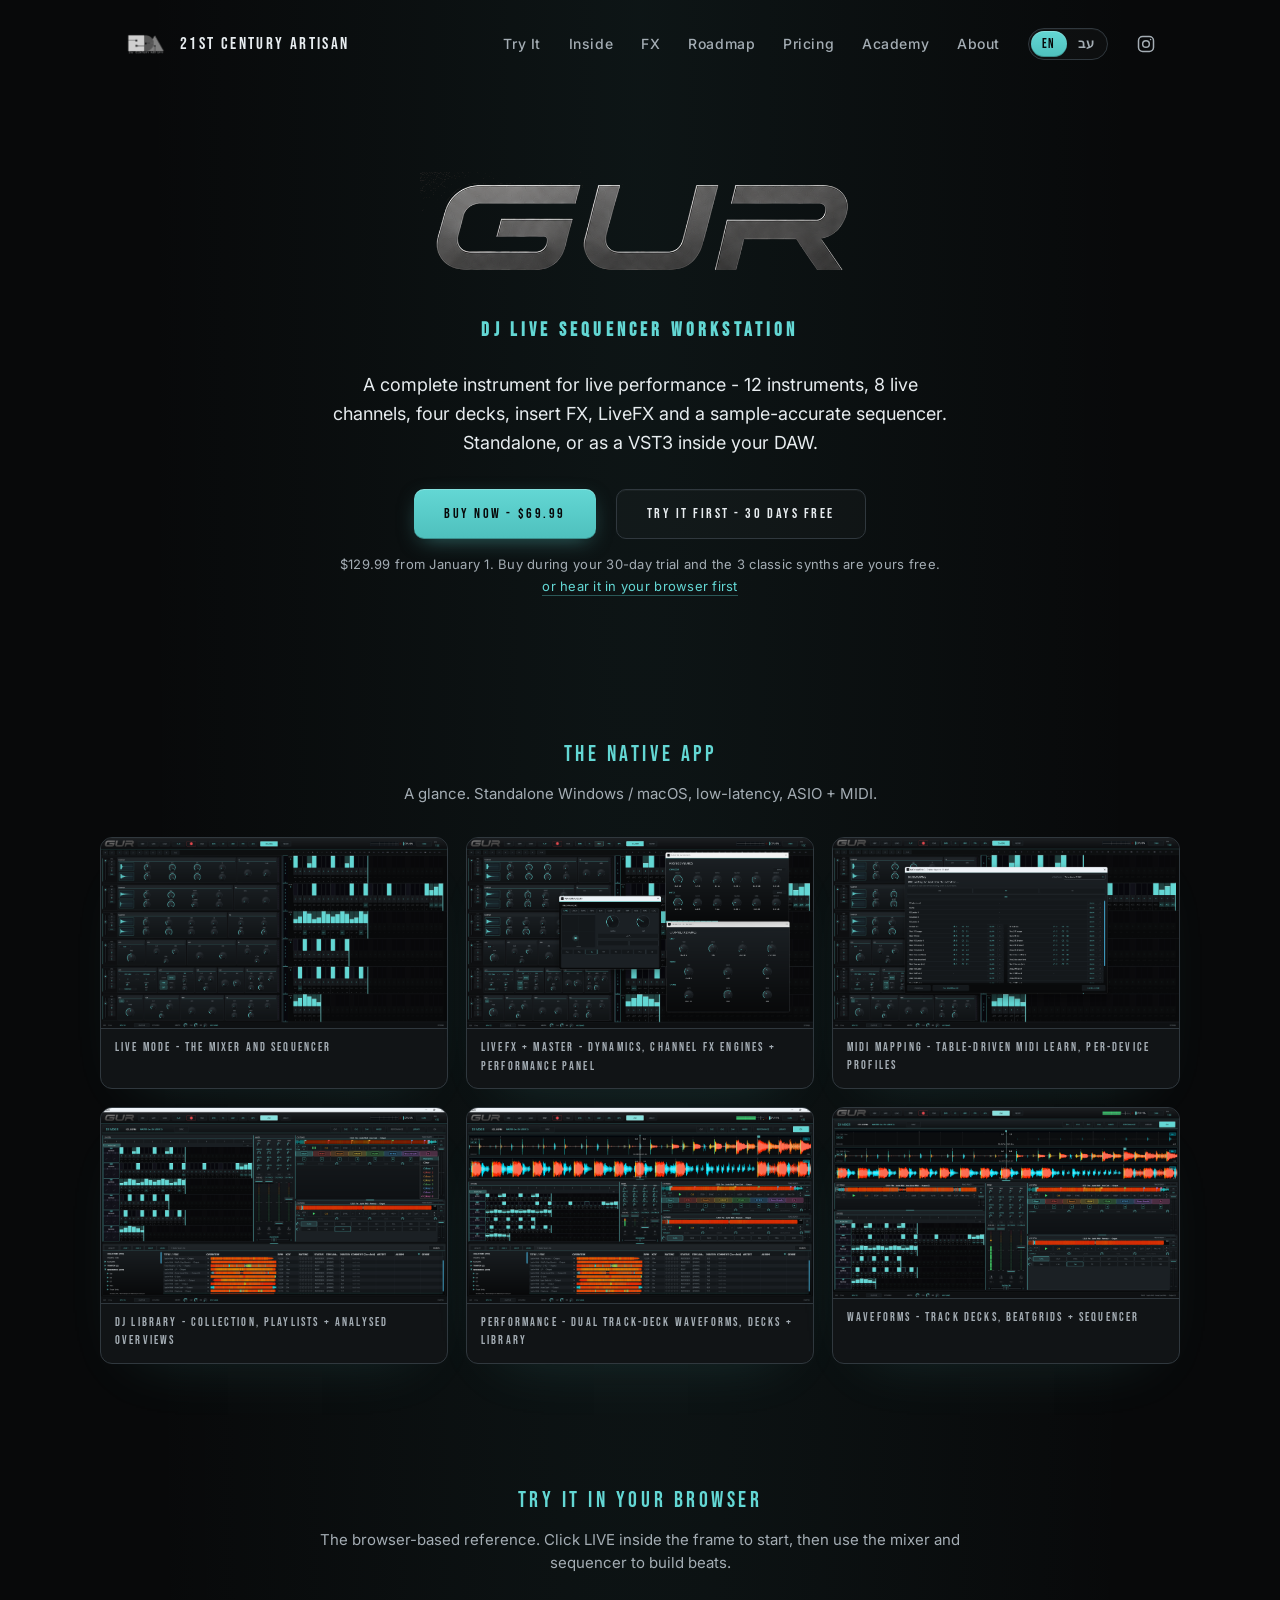
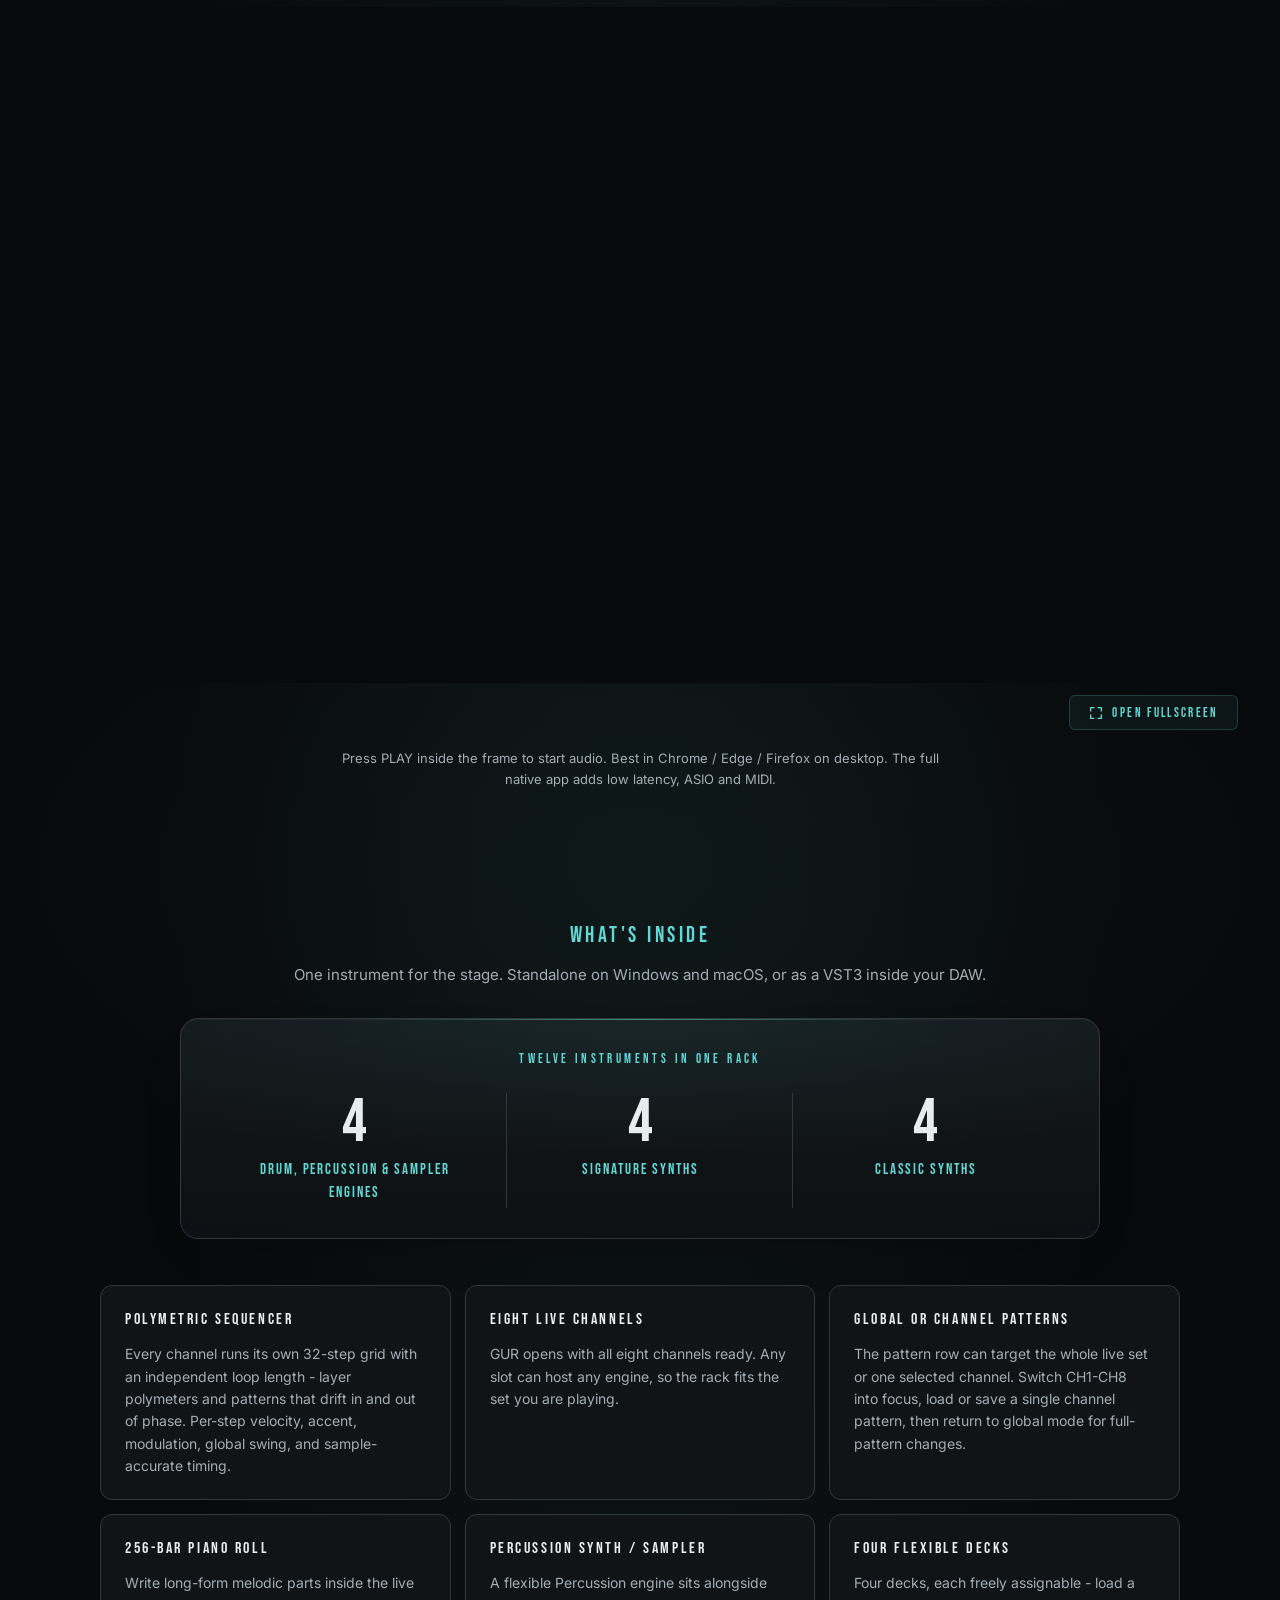
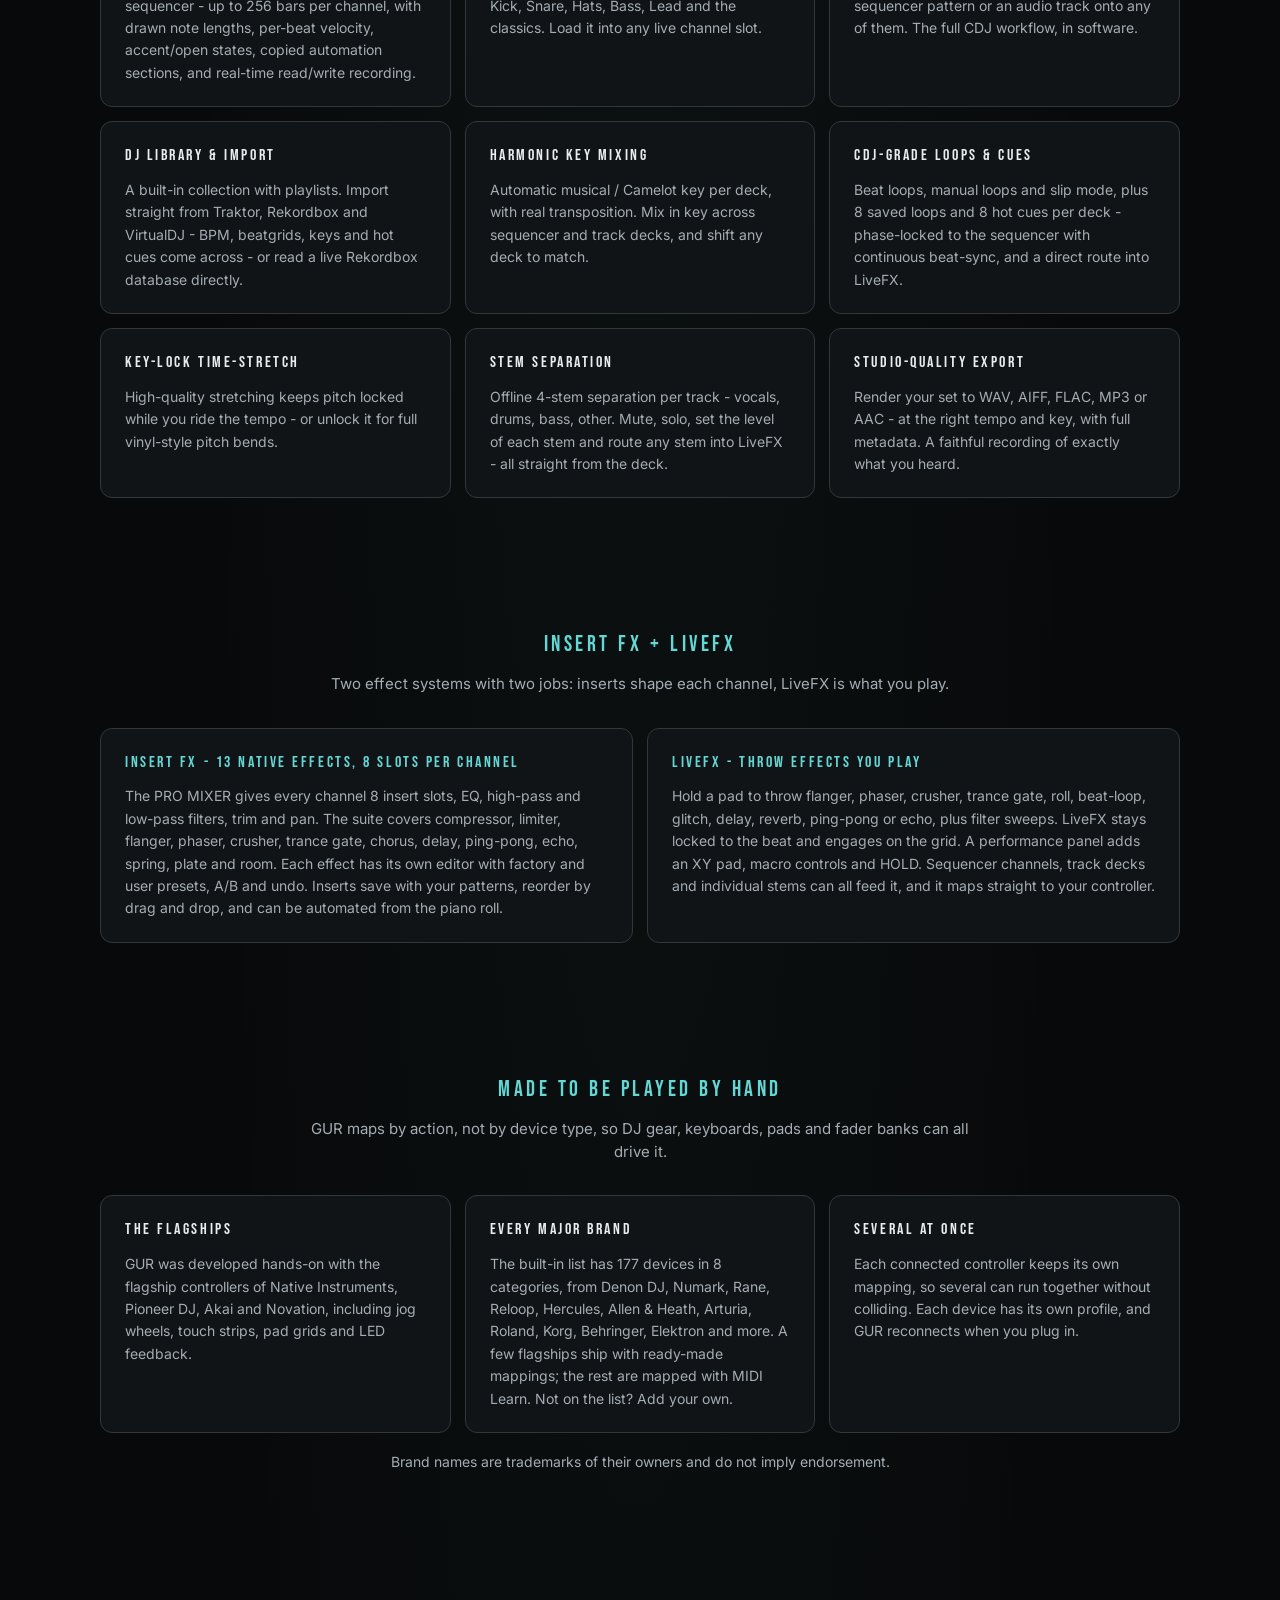
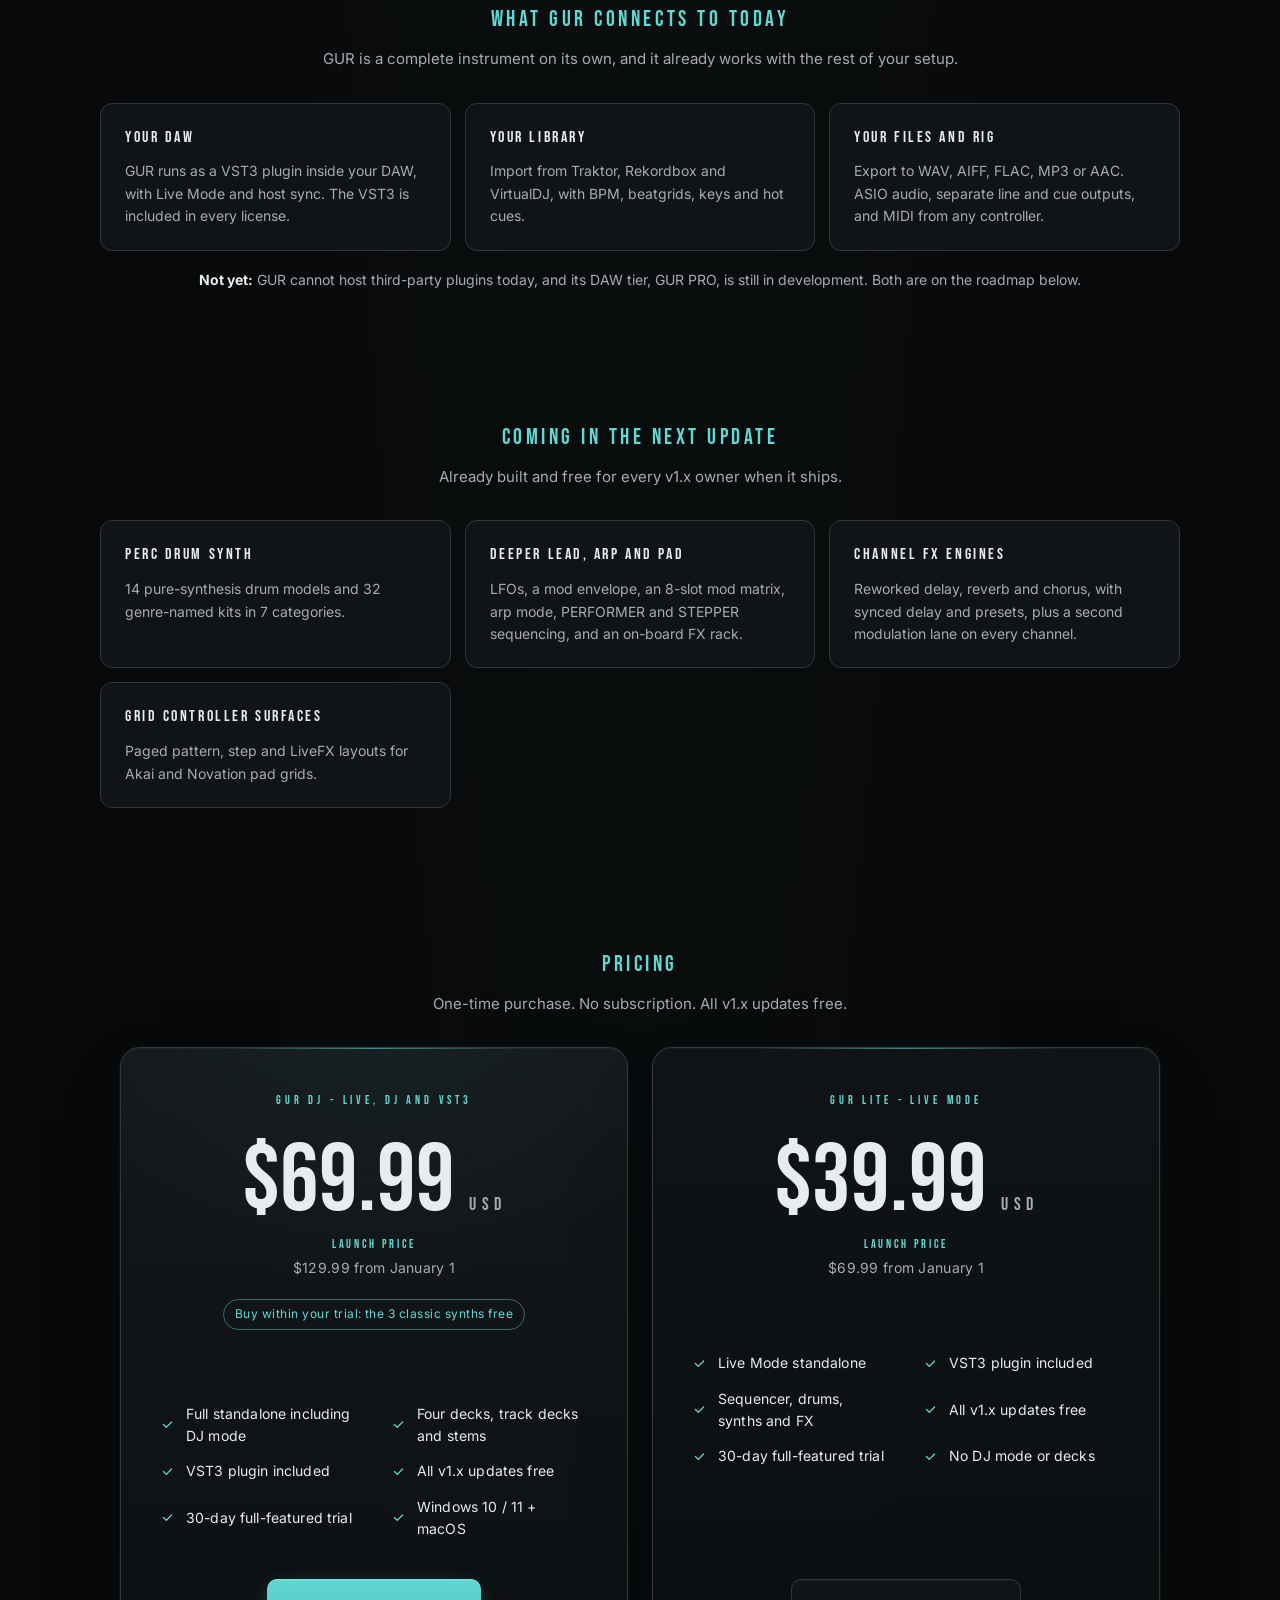
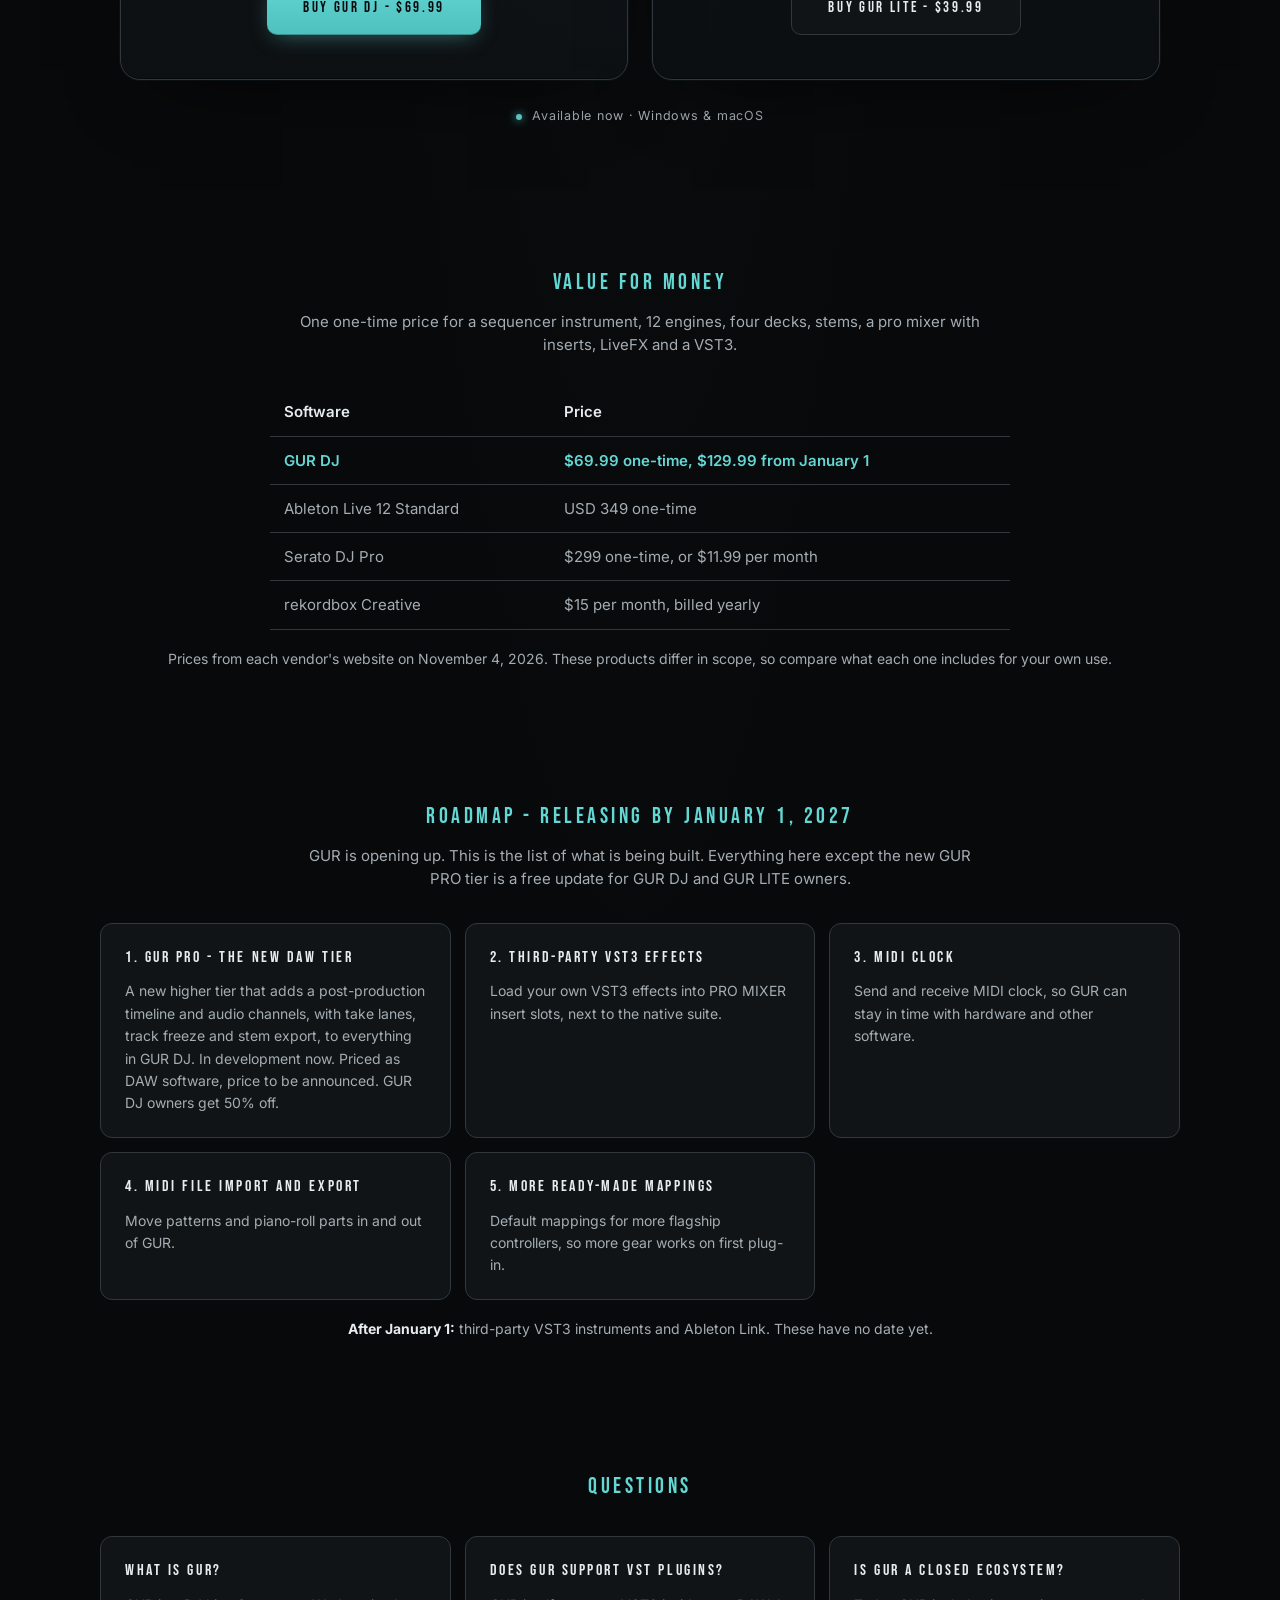
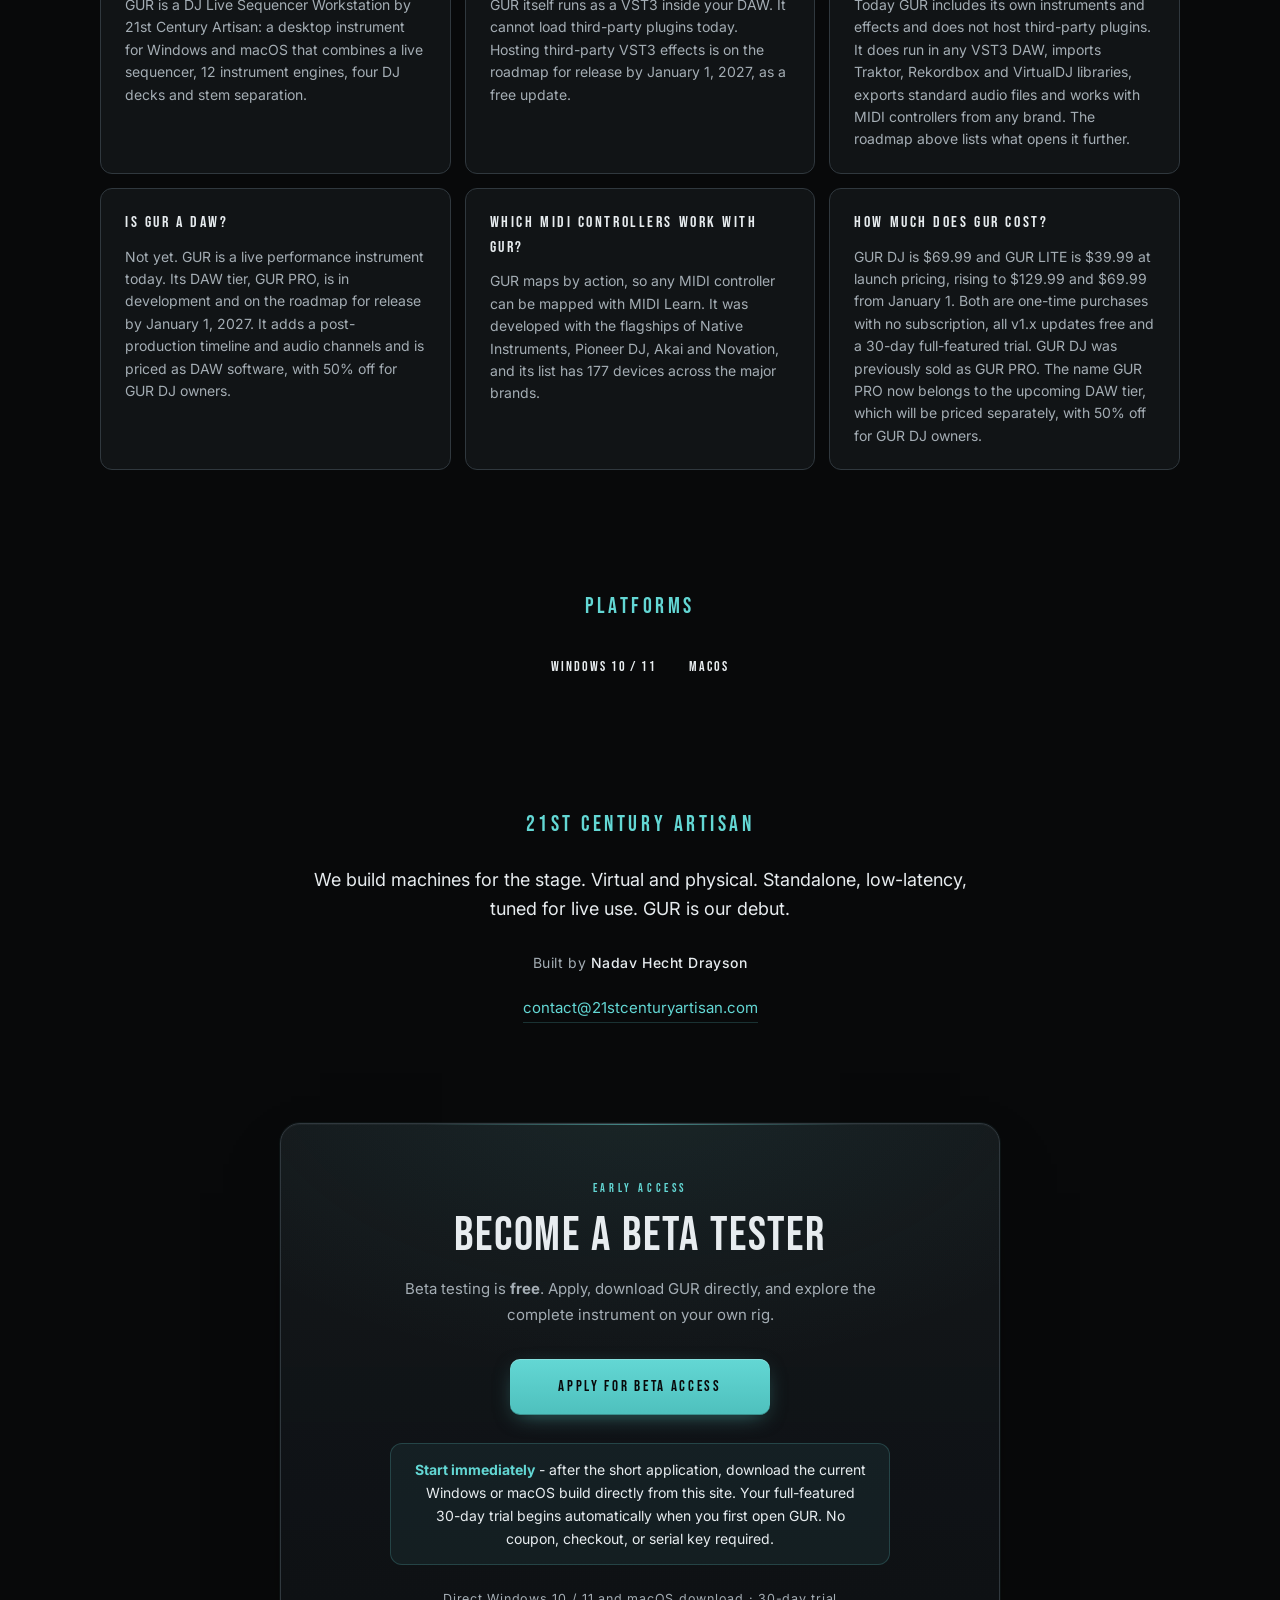
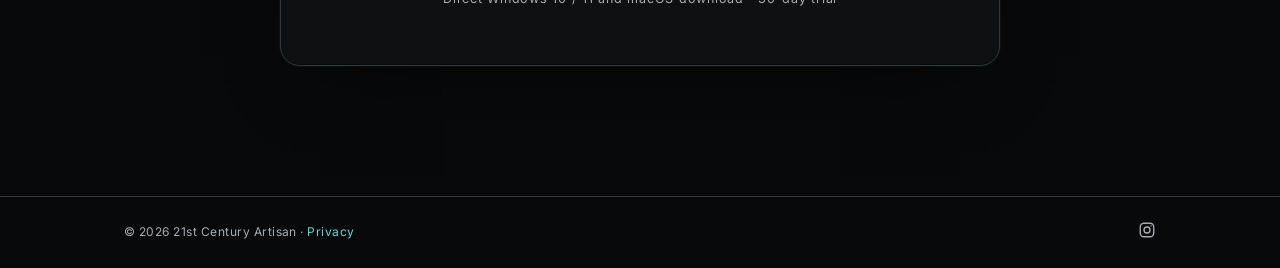
==== commit c7c0a5c0: "Remove FXpansion GURU mention from FAQ (EN + HE) Co-Authored-By: Claude Opus 5.5 <noreply@anthropic." ====
--- a/index.html
+++ b/index.html
@@ -531,7 +531,7 @@
     <div class="feature-grid">
       <div class="card">
         <h3 data-i18n="faq.a.h">What is GUR?</h3>
-        <p data-i18n="faq.a.p">GUR is a DJ Live Sequencer Workstation by 21st Century Artisan: a desktop instrument for Windows and macOS that combines a live sequencer, 12 instrument engines, four DJ decks and stem separation. It is not related to FXpansion GURU.</p>
+        <p data-i18n="faq.a.p">GUR is a DJ Live Sequencer Workstation by 21st Century Artisan: a desktop instrument for Windows and macOS that combines a live sequencer, 12 instrument engines, four DJ decks and stem separation.</p>
       </div>
       <div class="card">
         <h3 data-i18n="faq.b.h">Does GUR support VST plugins?</h3>
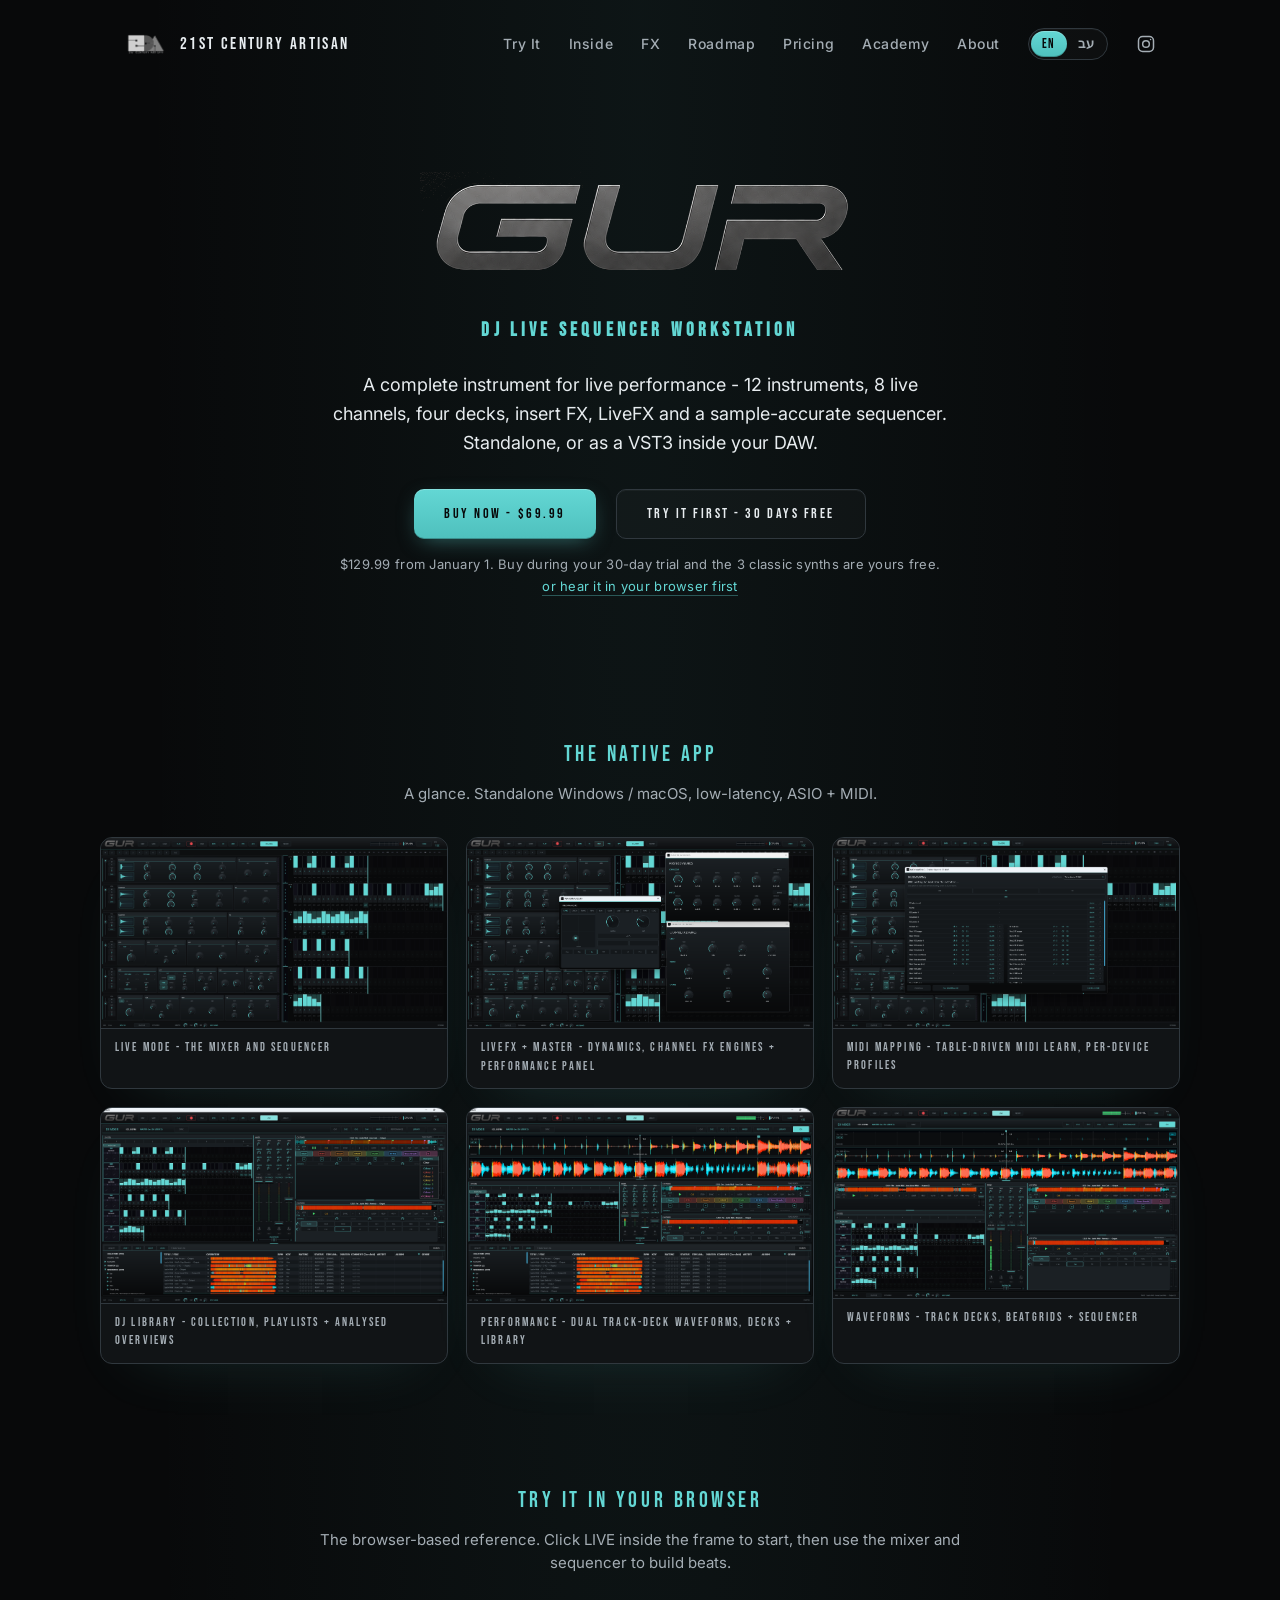
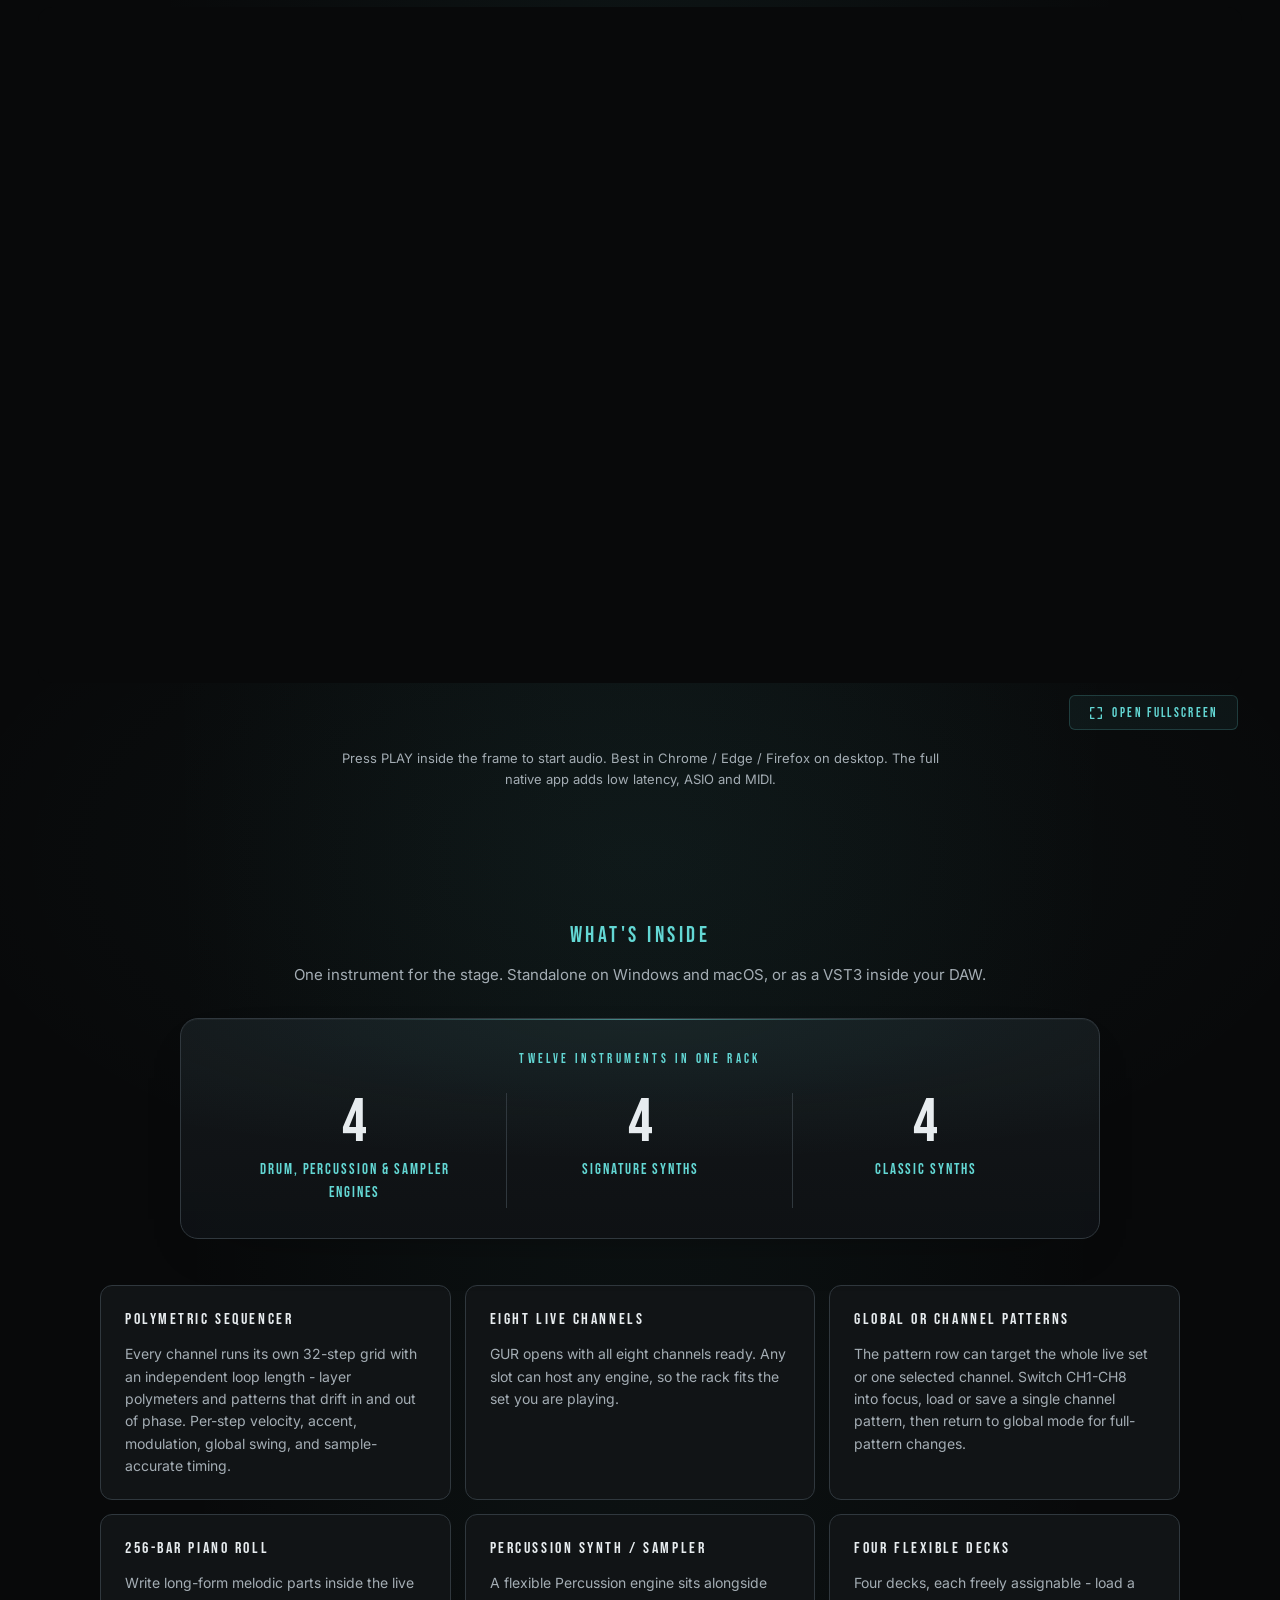
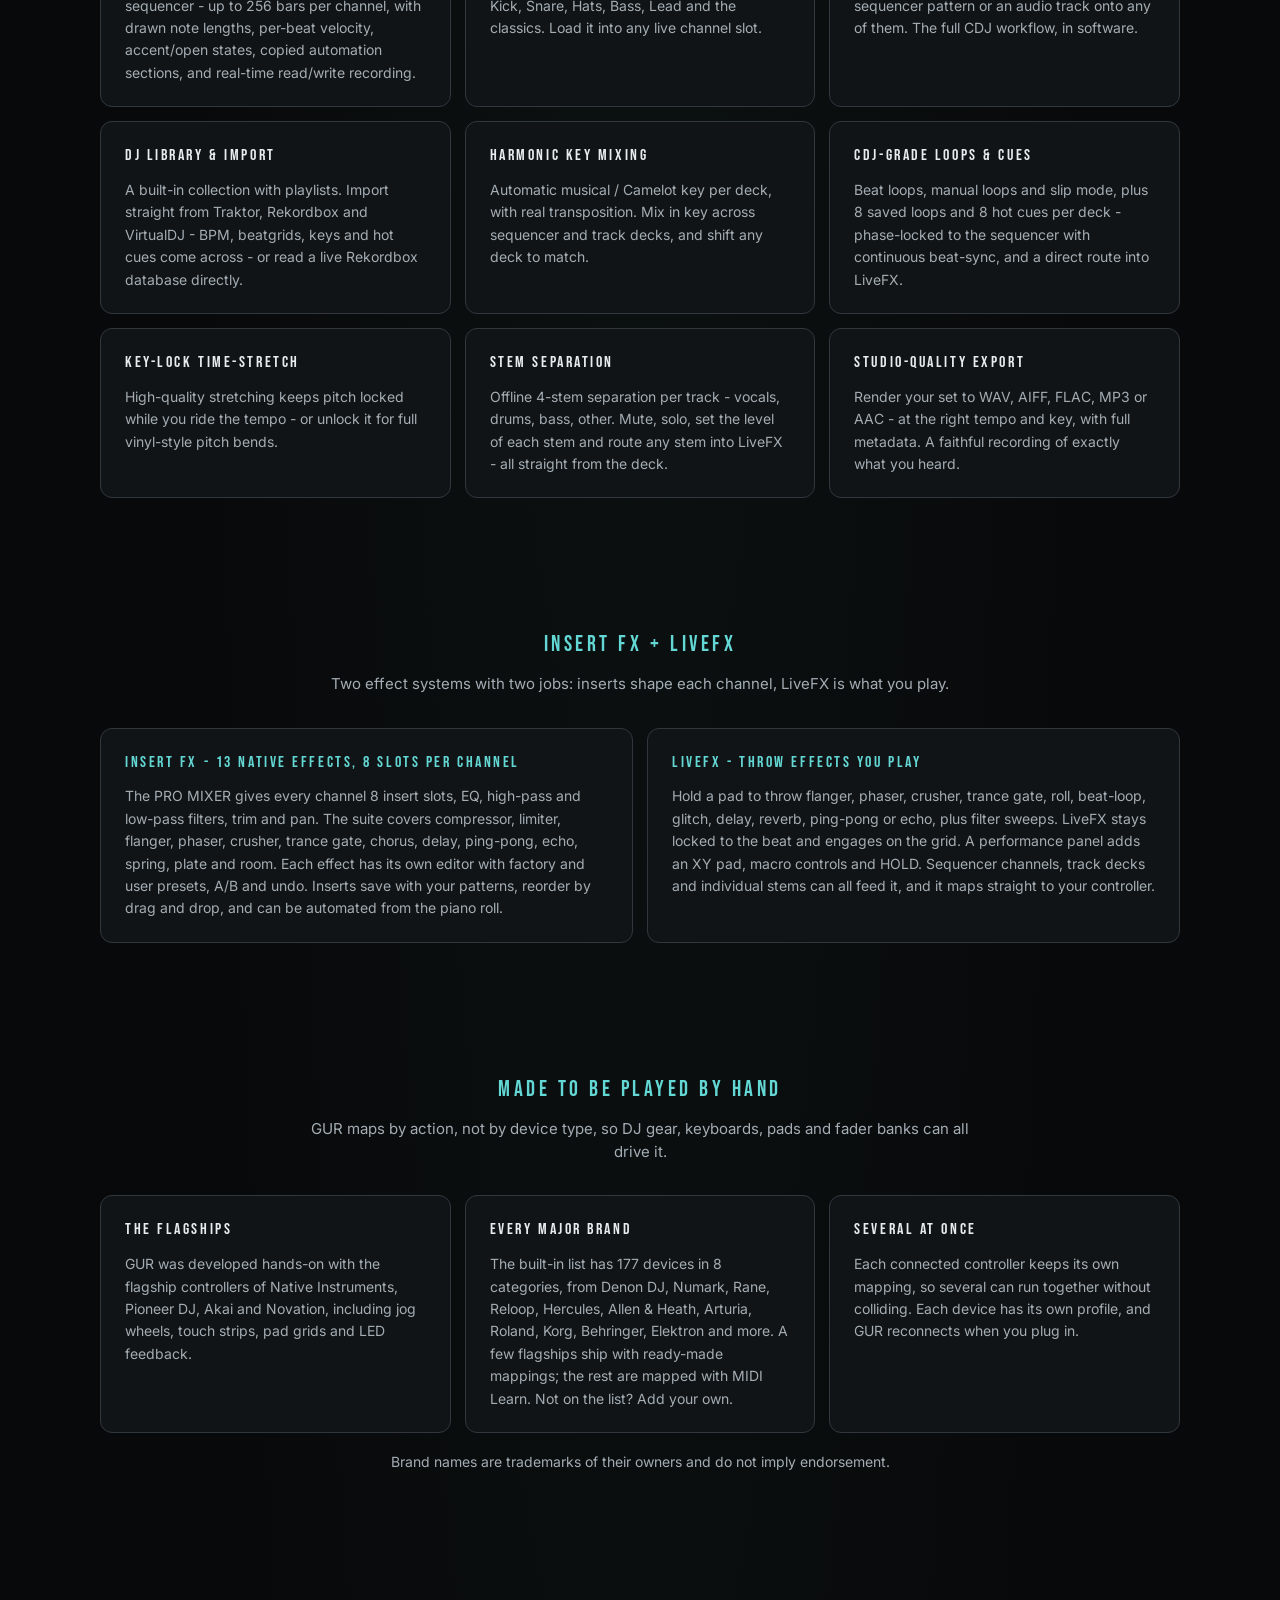
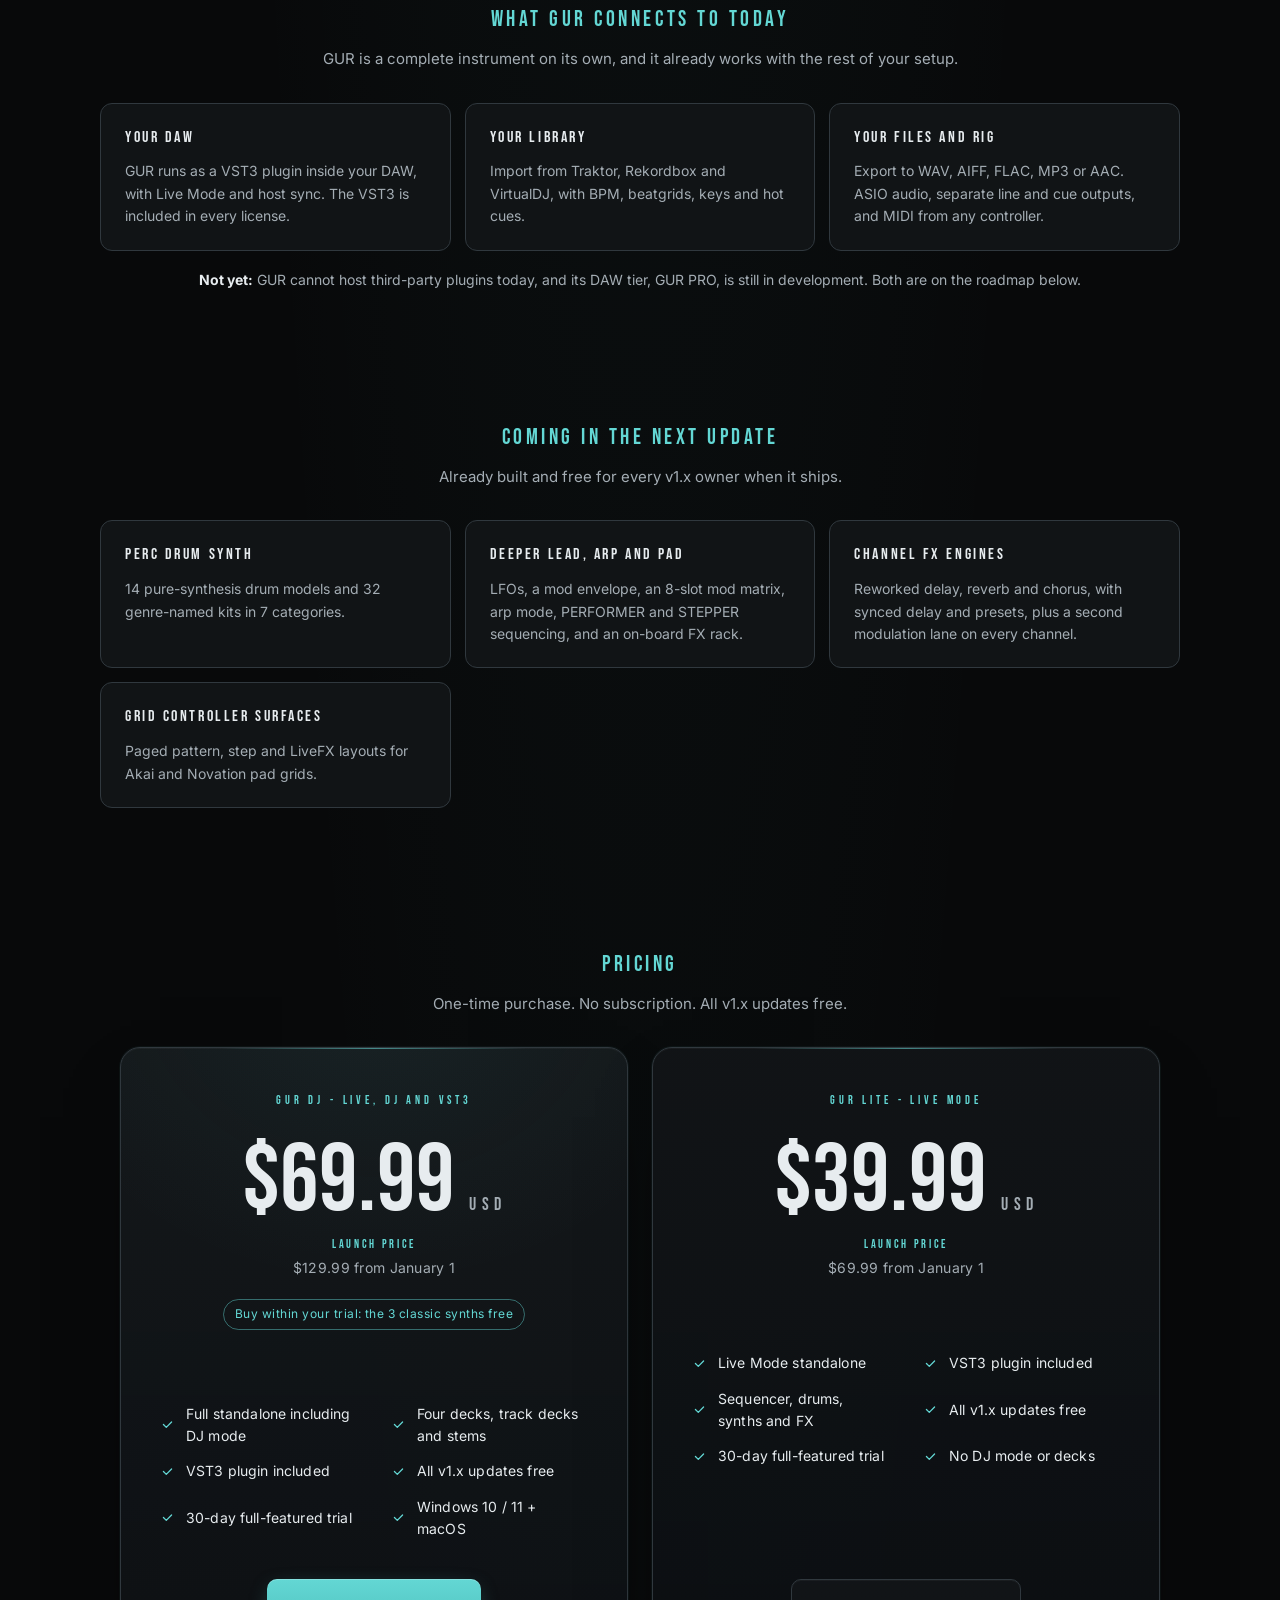
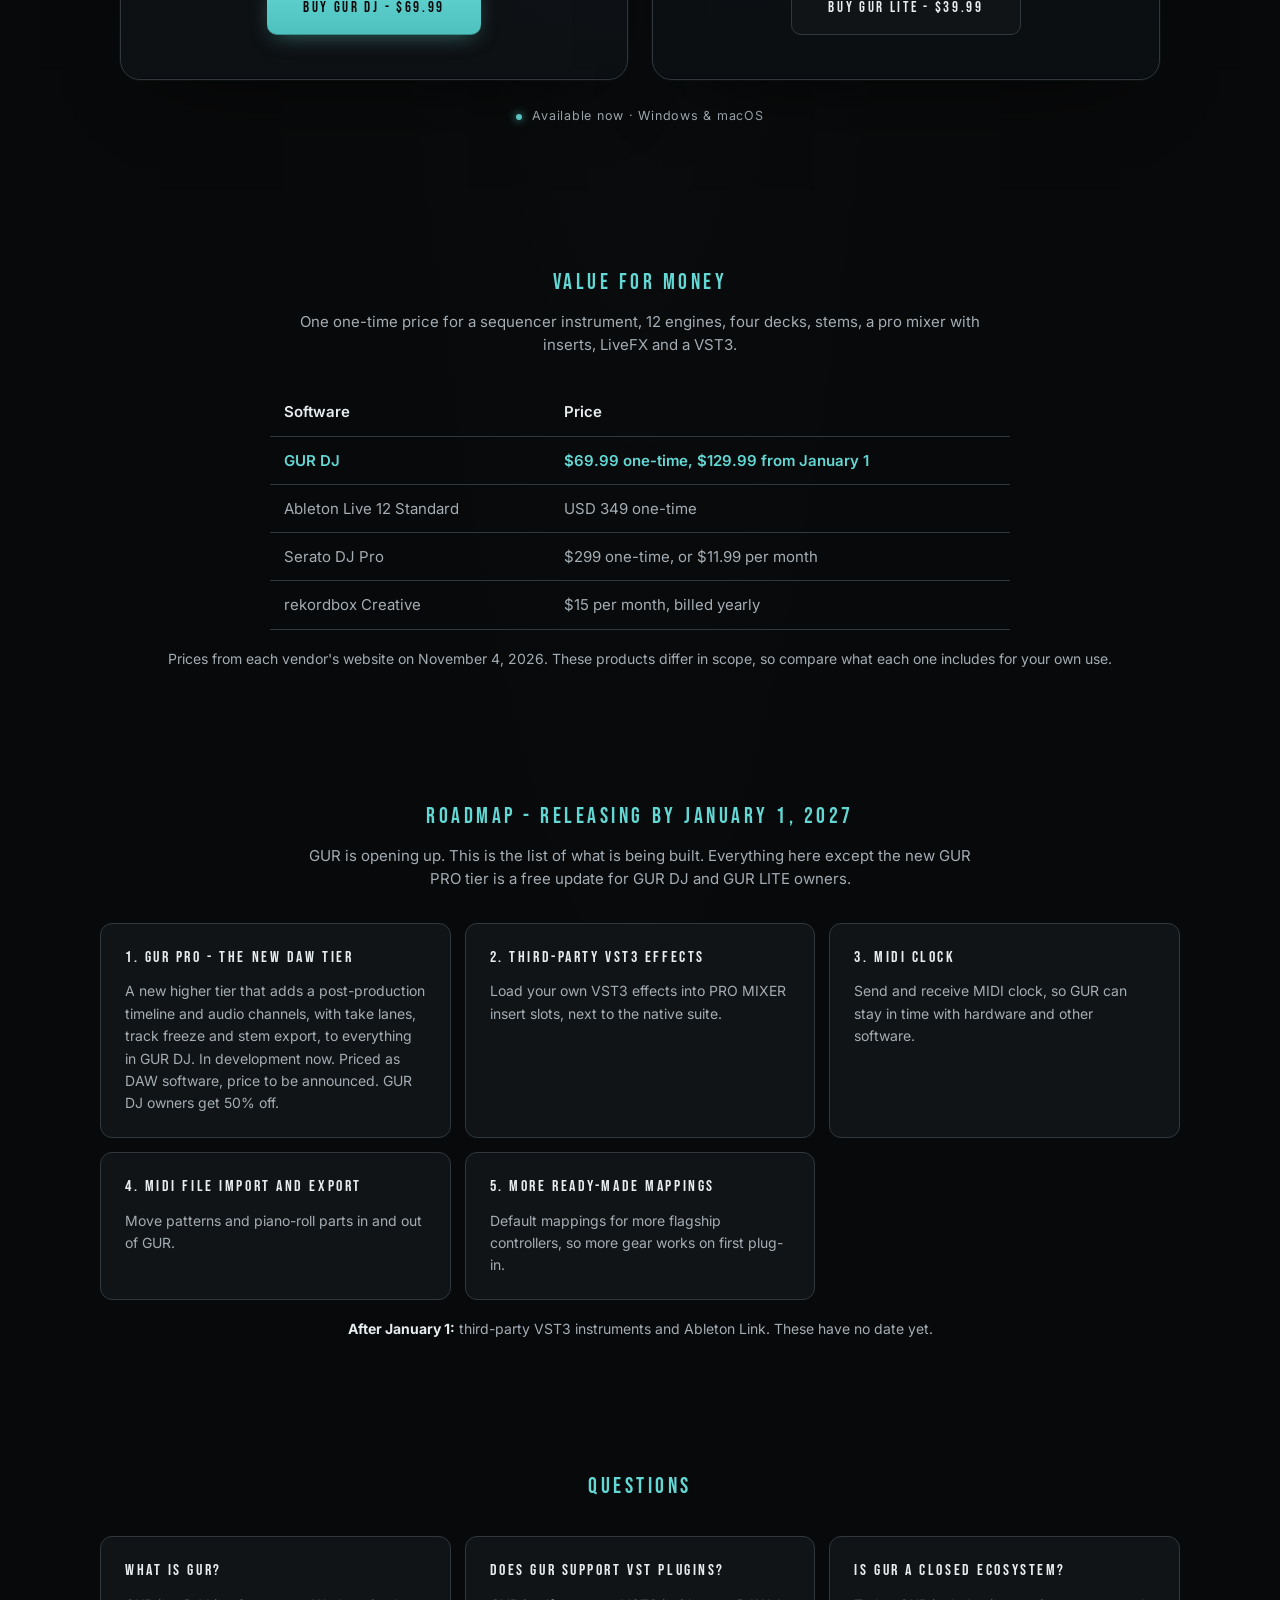
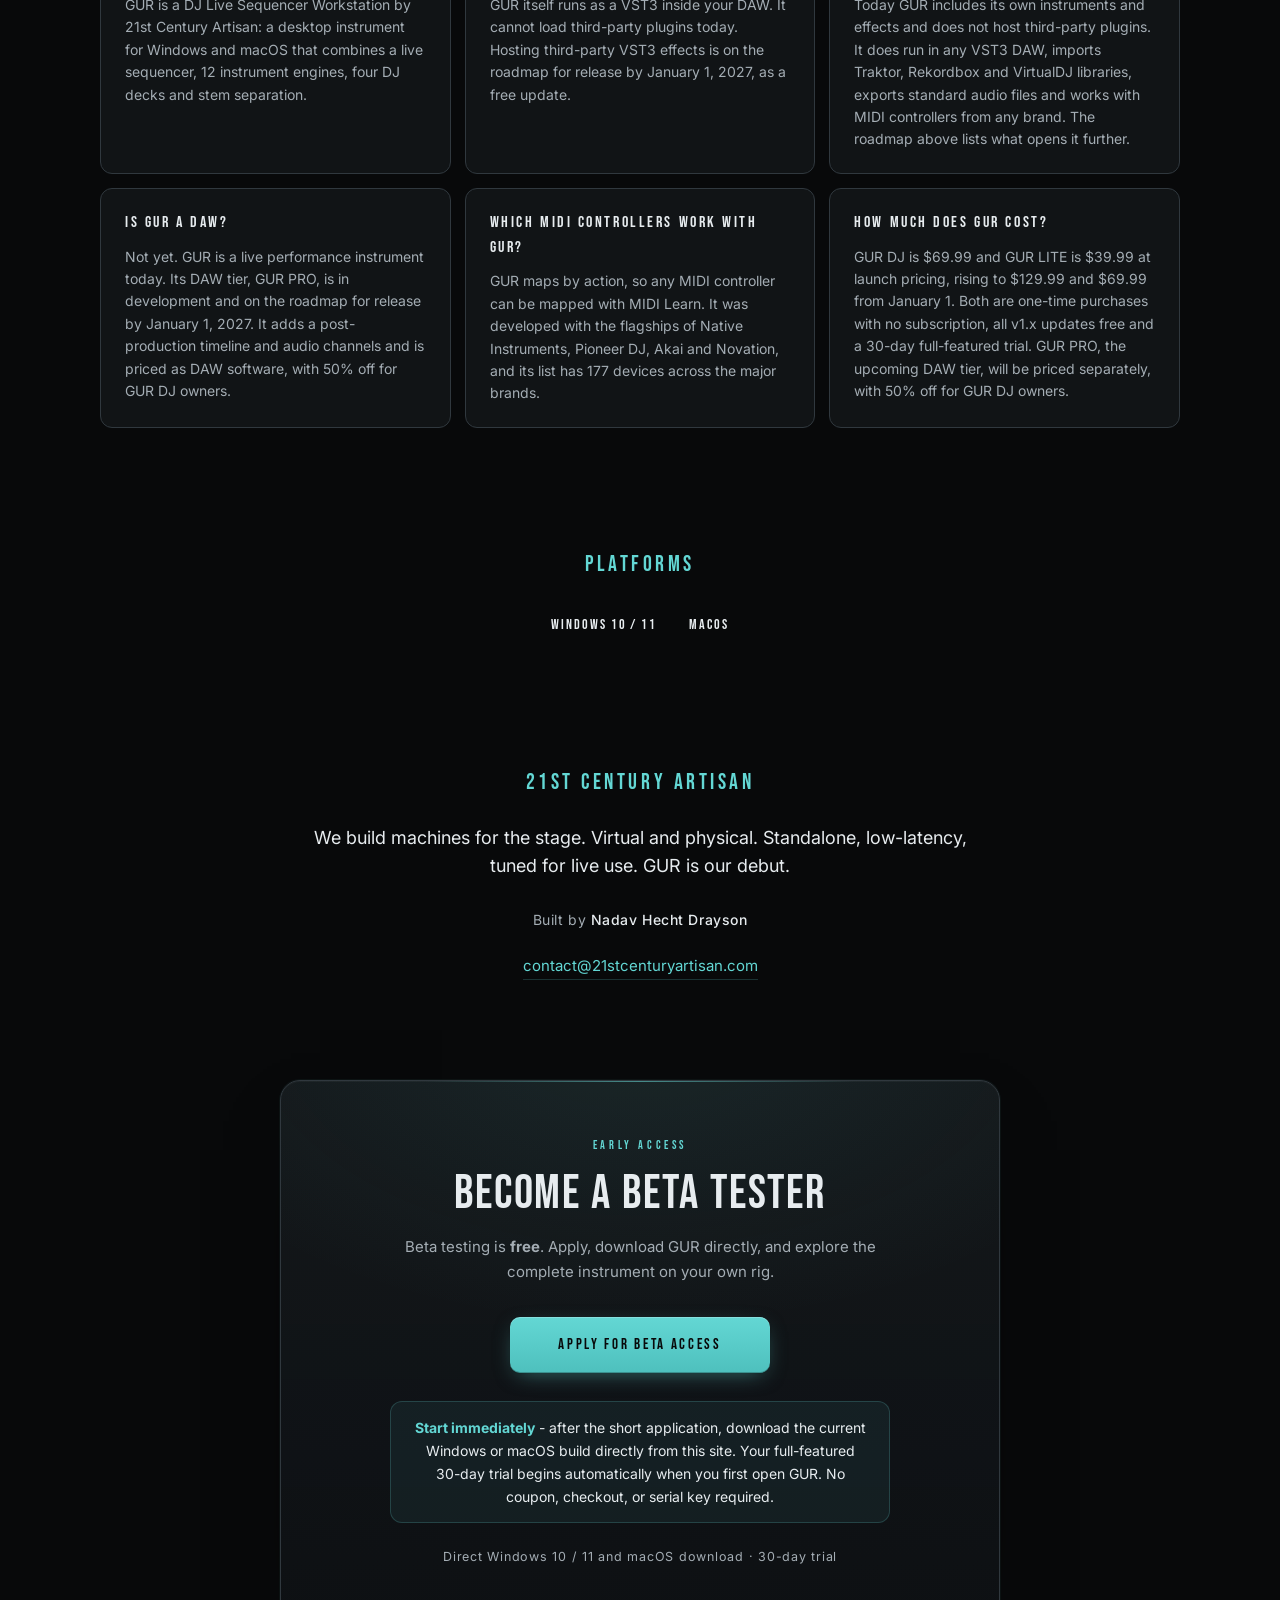
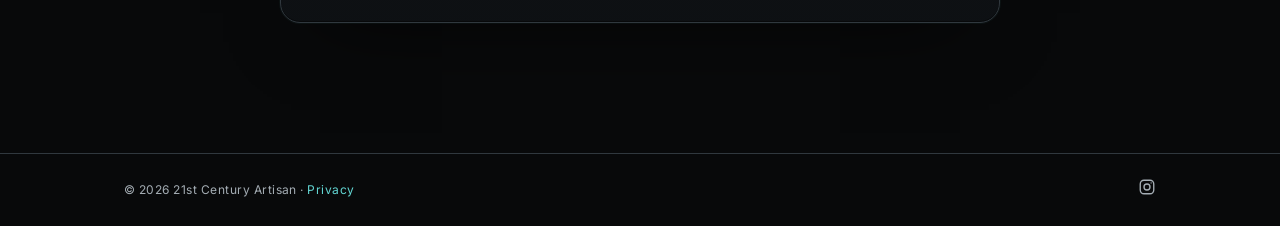
==== commit 0bc8ea33: "FAQ: drop 'GUR DJ was previously sold as GUR PRO' (EN + HE) Co-Authored-By: Claude Opus 5.5 <noreply" ====
--- a/index.html
+++ b/index.html
@@ -551,7 +551,7 @@
       </div>
       <div class="card">
         <h3 data-i18n="faq.f.h">How much does GUR cost?</h3>
-        <p data-i18n="faq.f.p">GUR DJ is $69.99 and GUR LITE is $39.99 at launch pricing, rising to $129.99 and $69.99 from January 1. Both are one-time purchases with no subscription, all v1.x updates free and a 30-day full-featured trial. GUR DJ was previously sold as GUR PRO. The name GUR PRO now belongs to the upcoming DAW tier, which will be priced separately, with 50% off for GUR DJ owners.</p>
+        <p data-i18n="faq.f.p">GUR DJ is $69.99 and GUR LITE is $39.99 at launch pricing, rising to $129.99 and $69.99 from January 1. Both are one-time purchases with no subscription, all v1.x updates free and a 30-day full-featured trial. GUR PRO, the upcoming DAW tier, will be priced separately, with 50% off for GUR DJ owners.</p>
       </div>
     </div>
   </section>
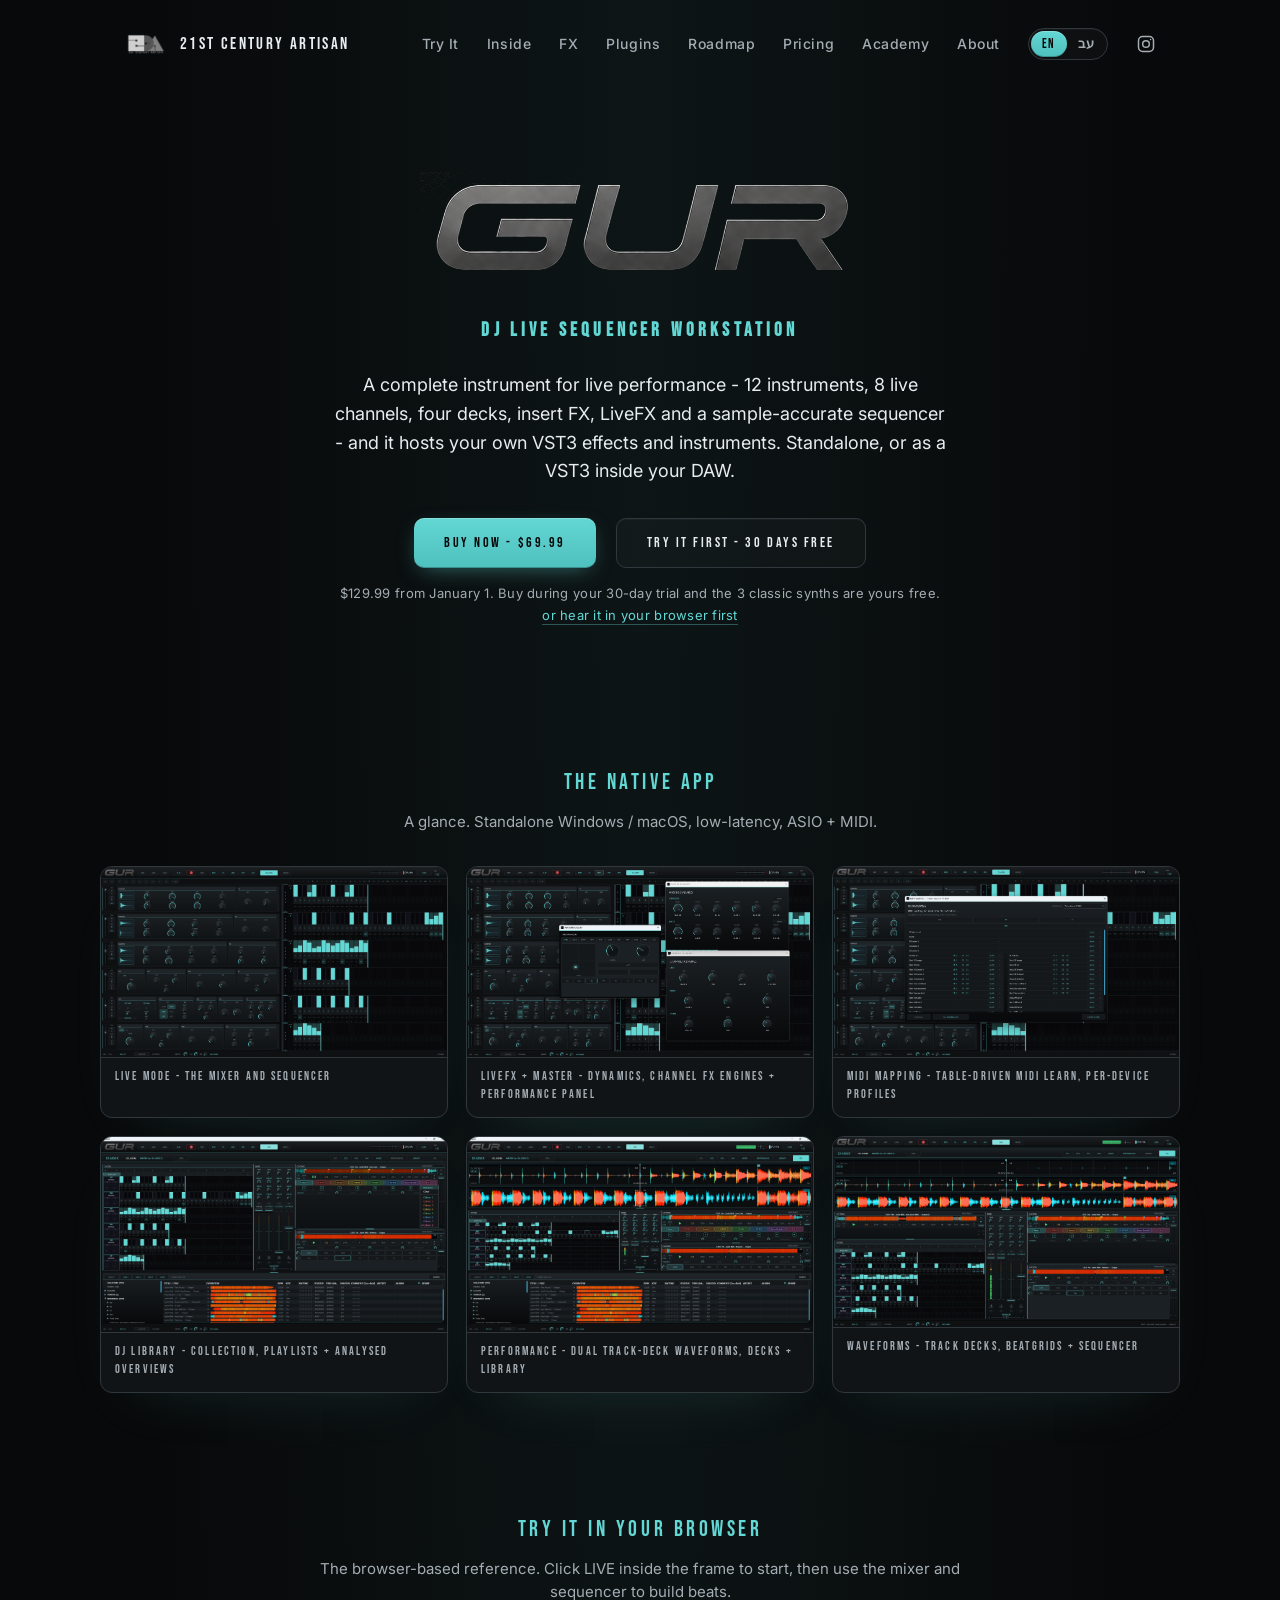
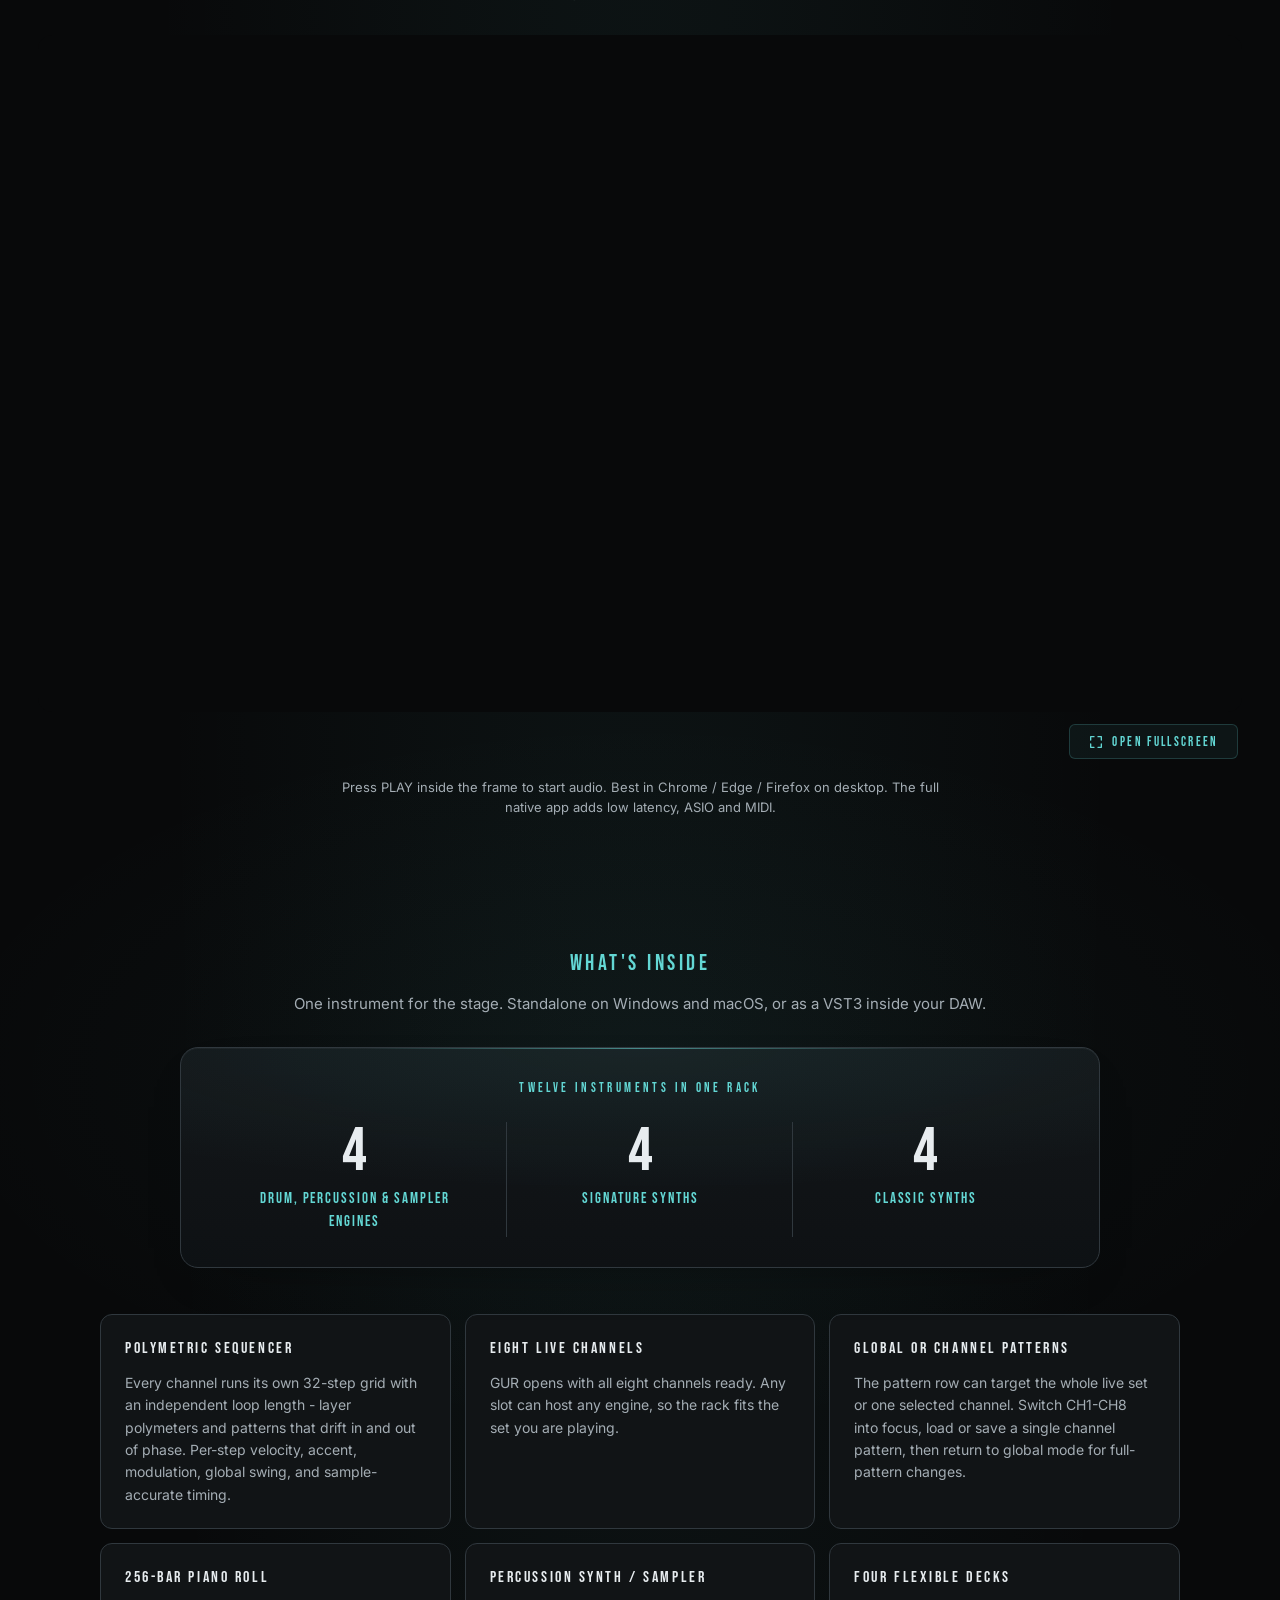
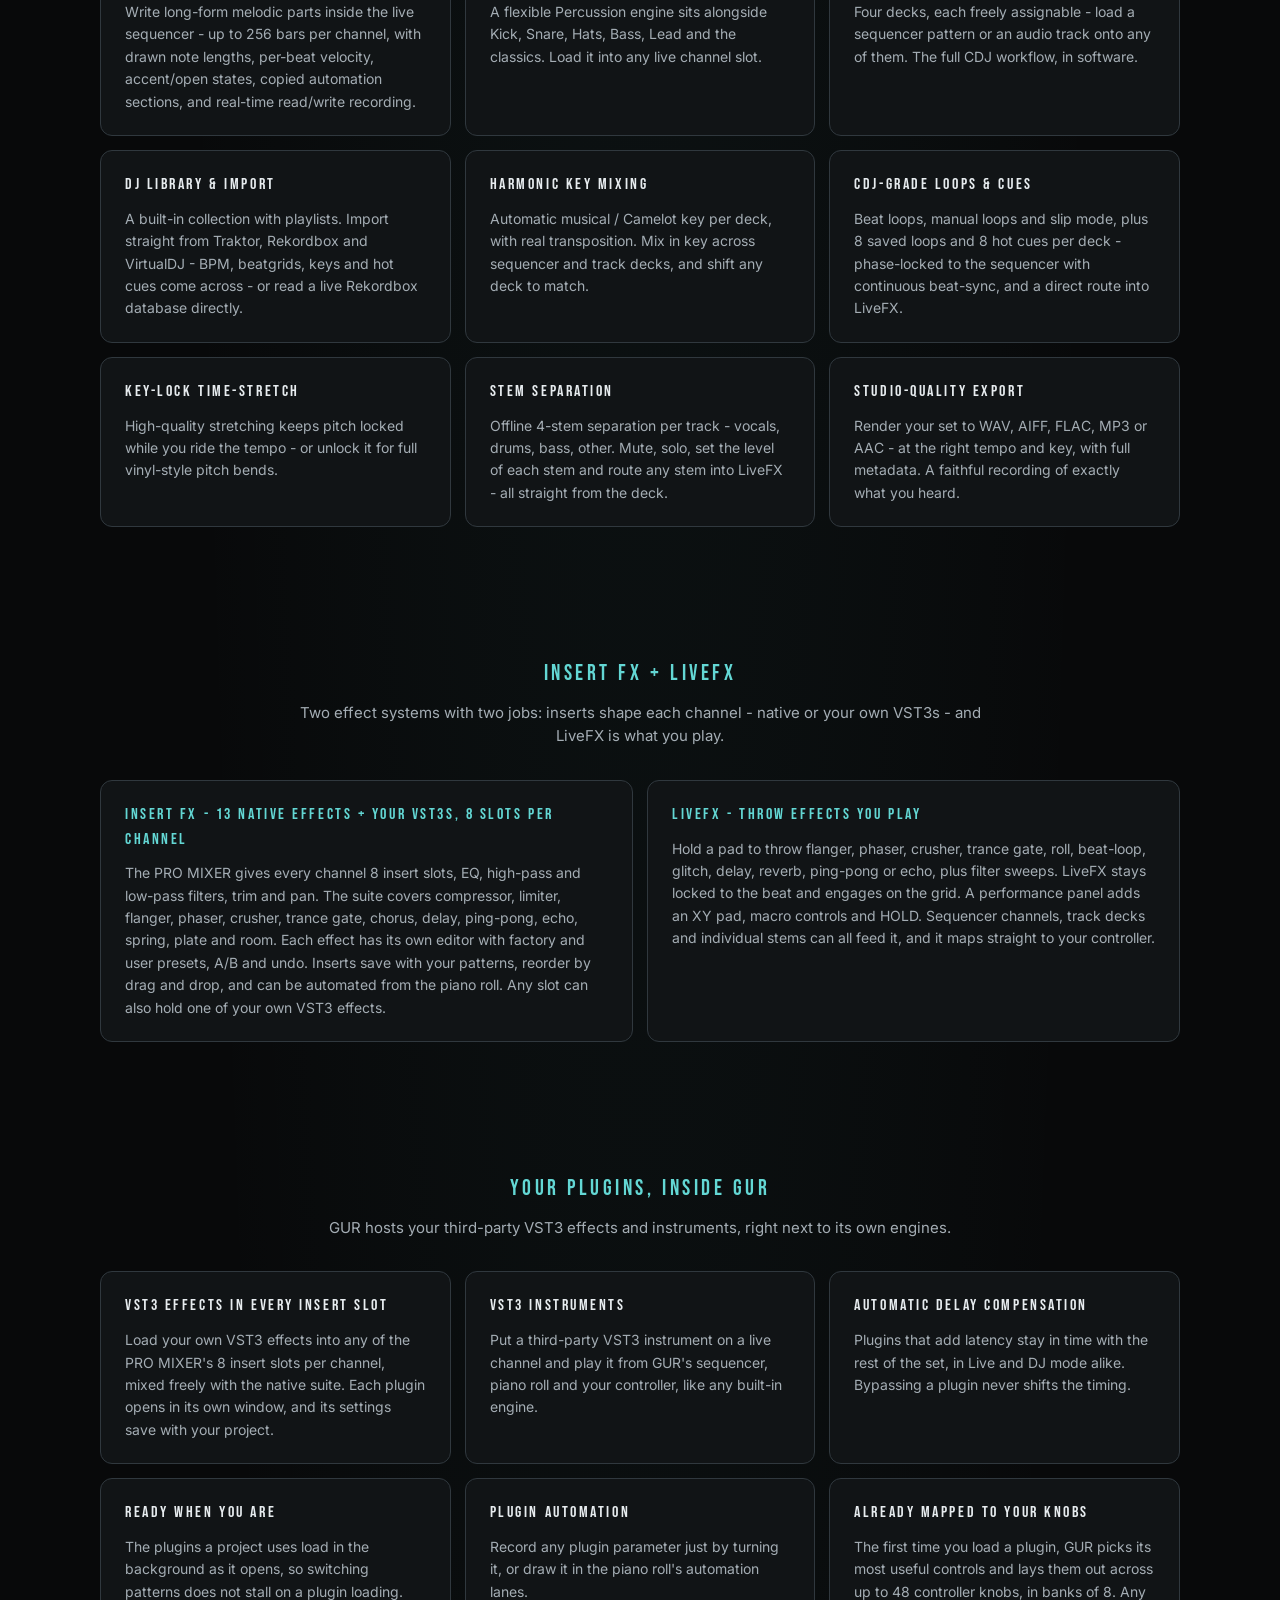
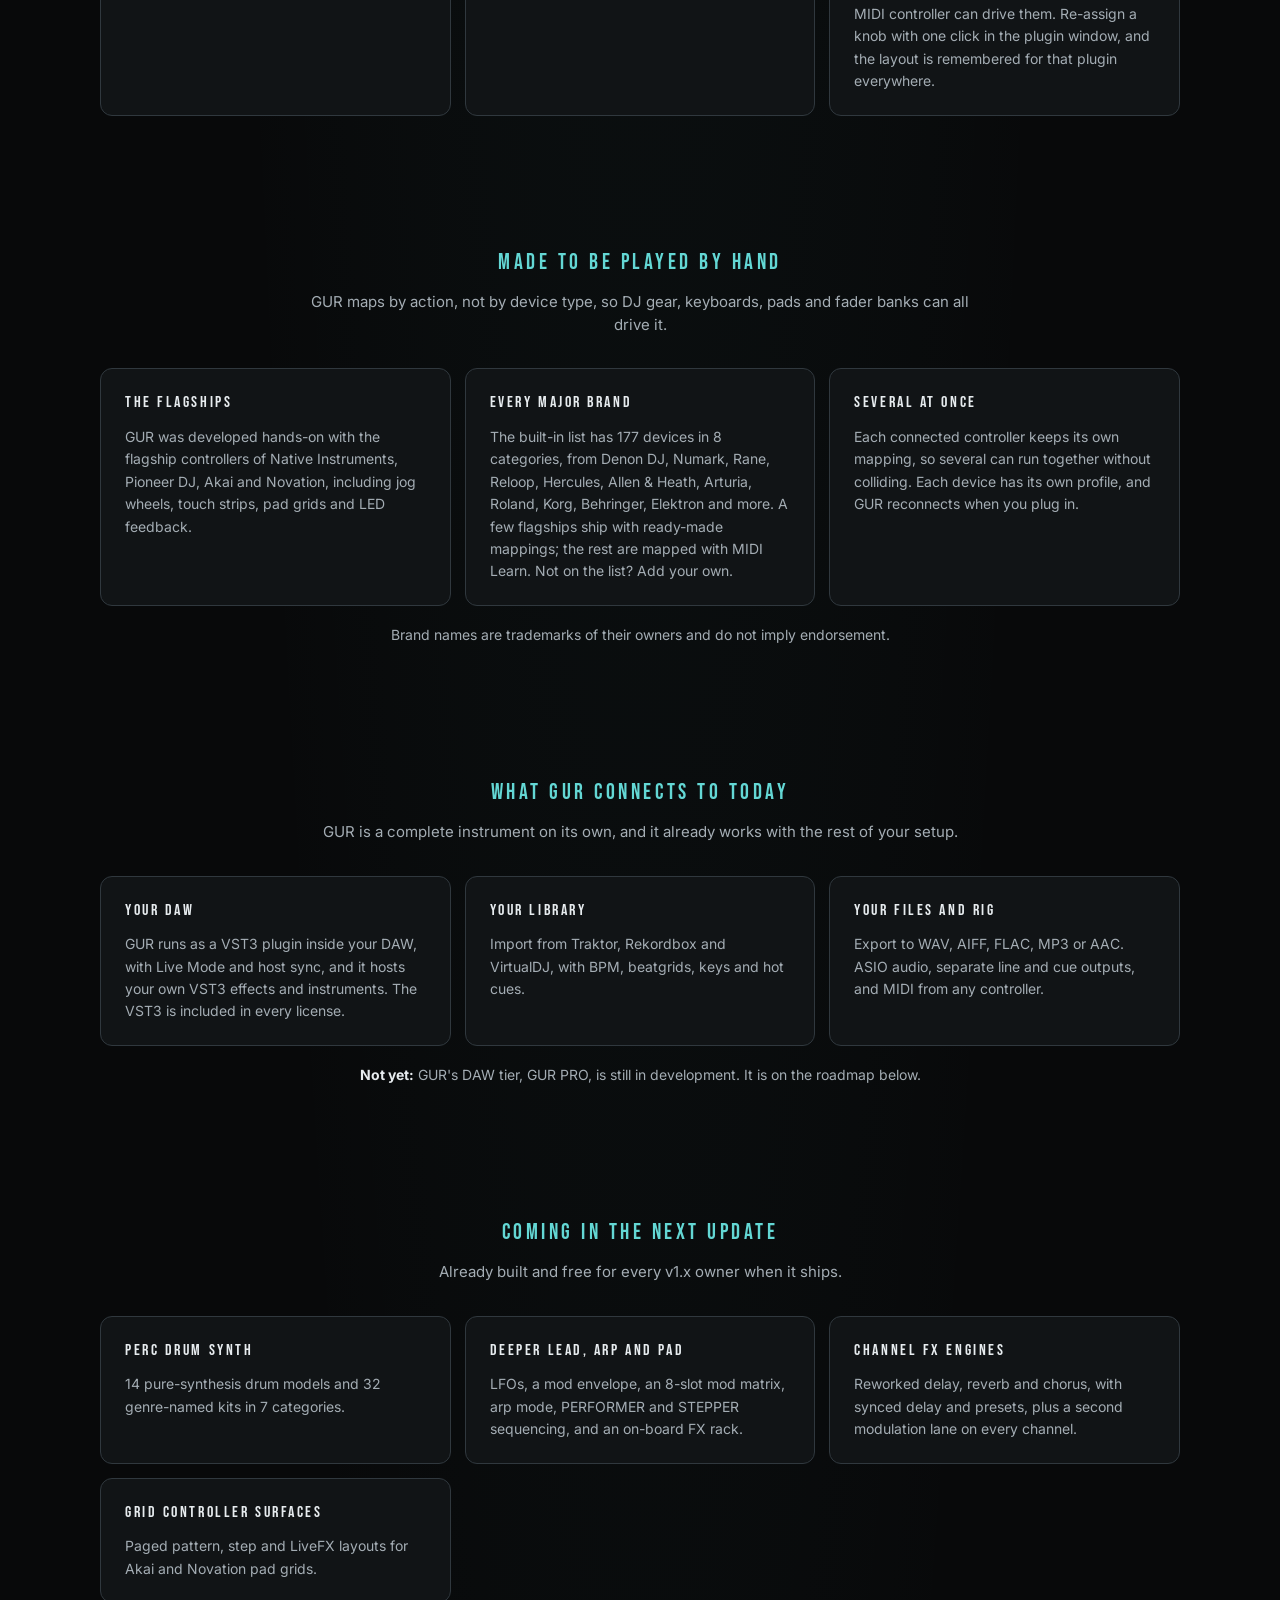
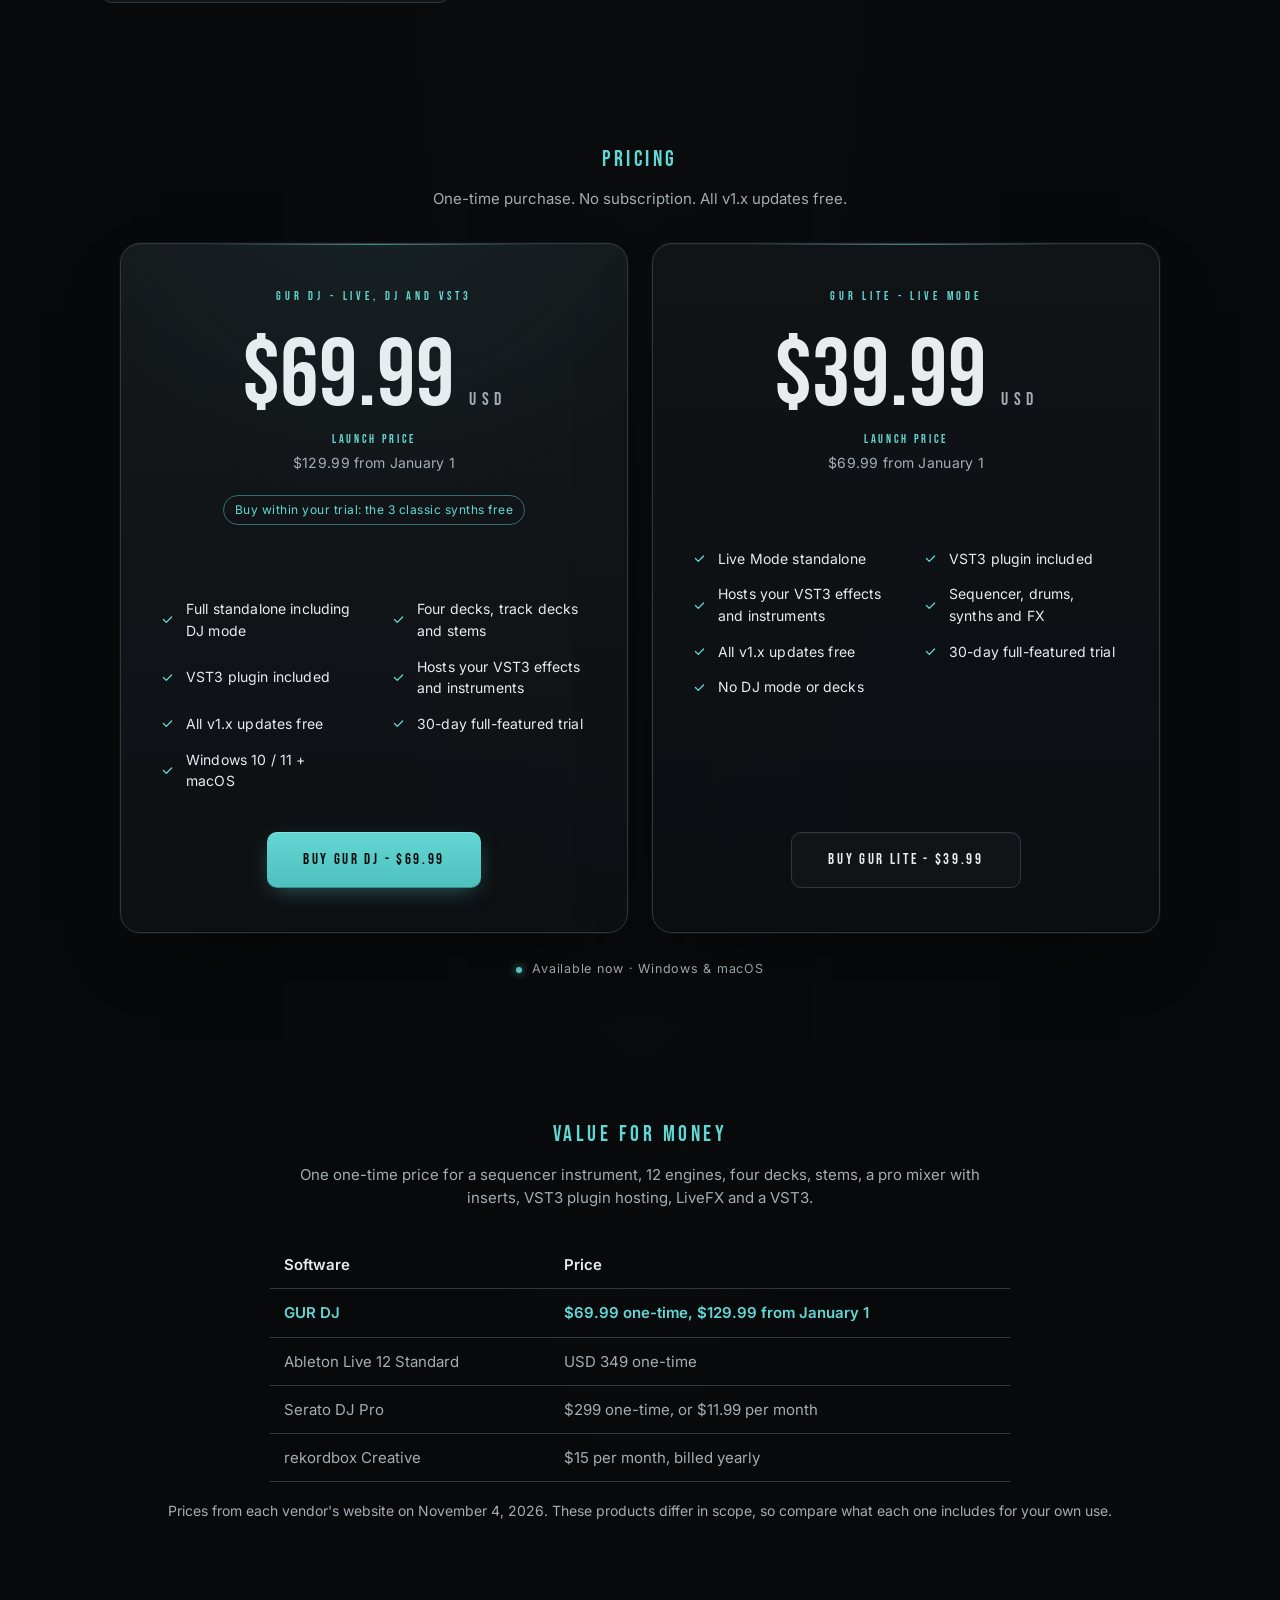
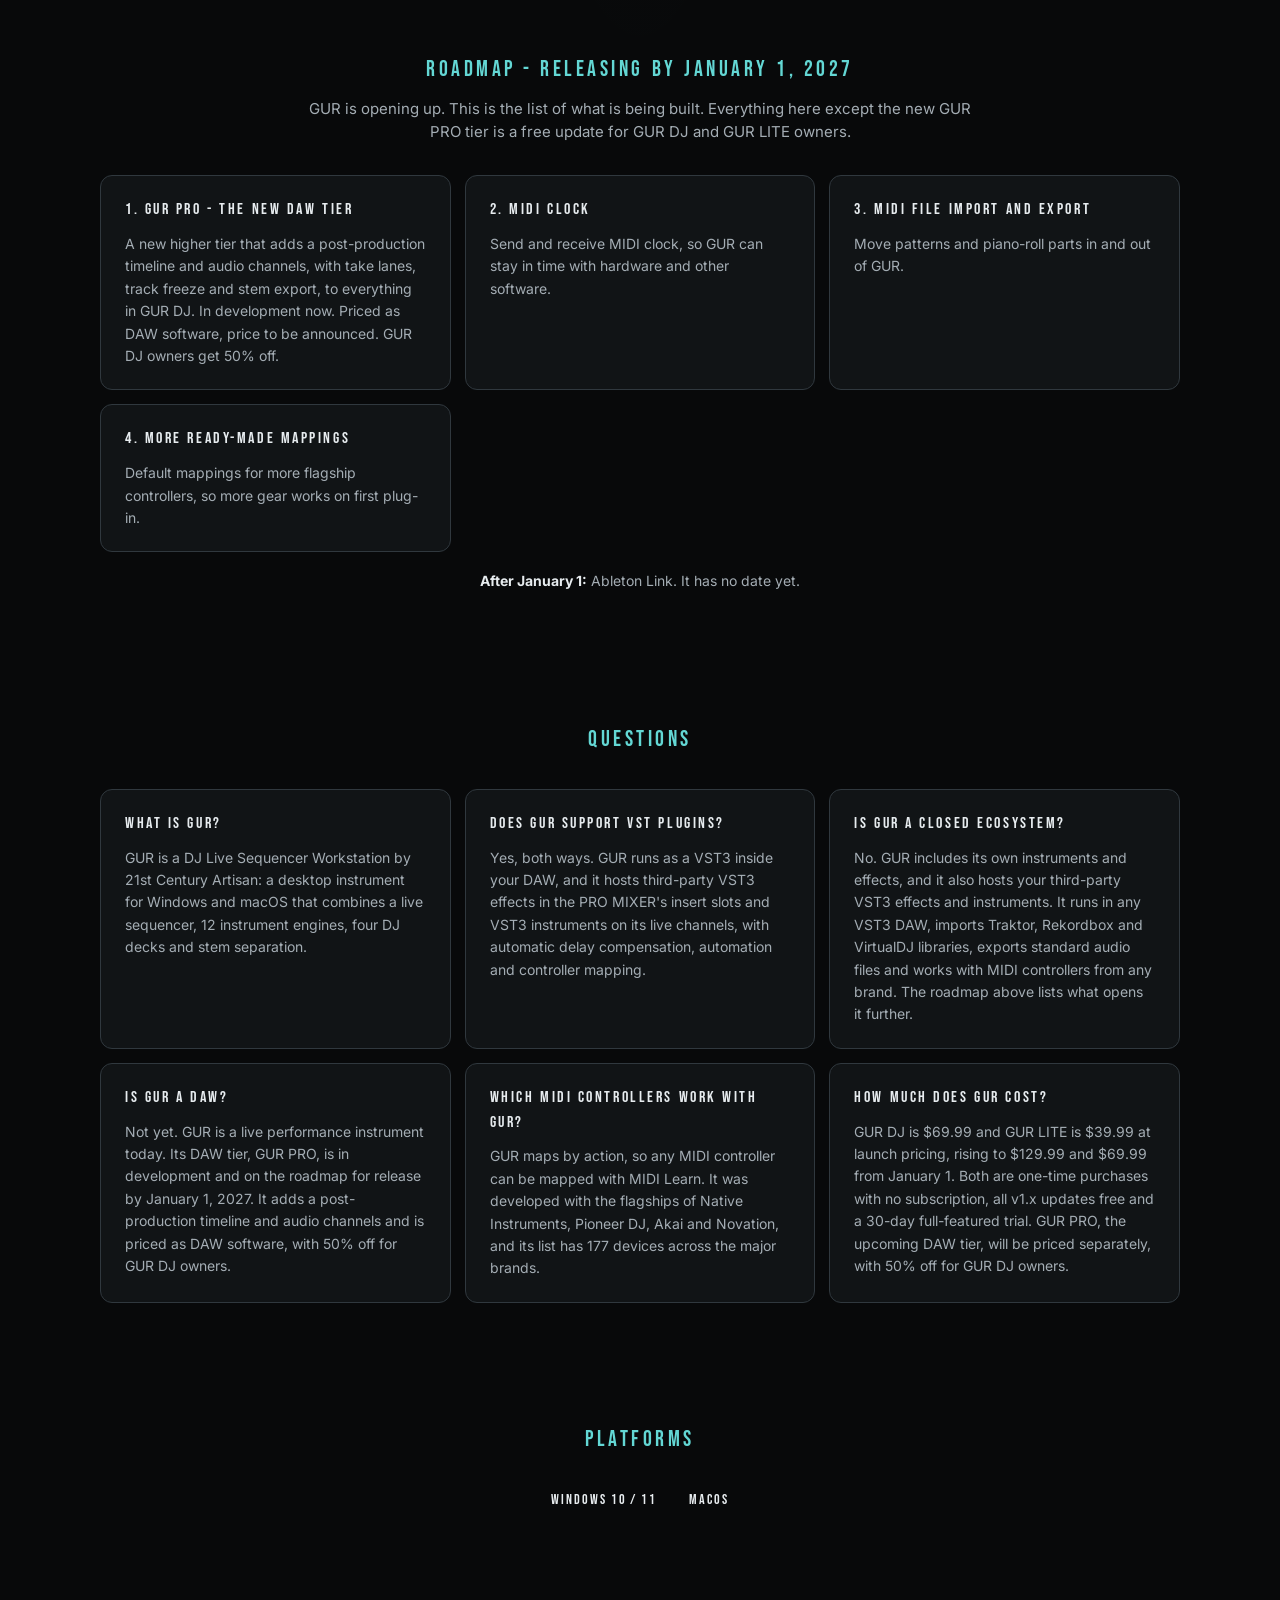
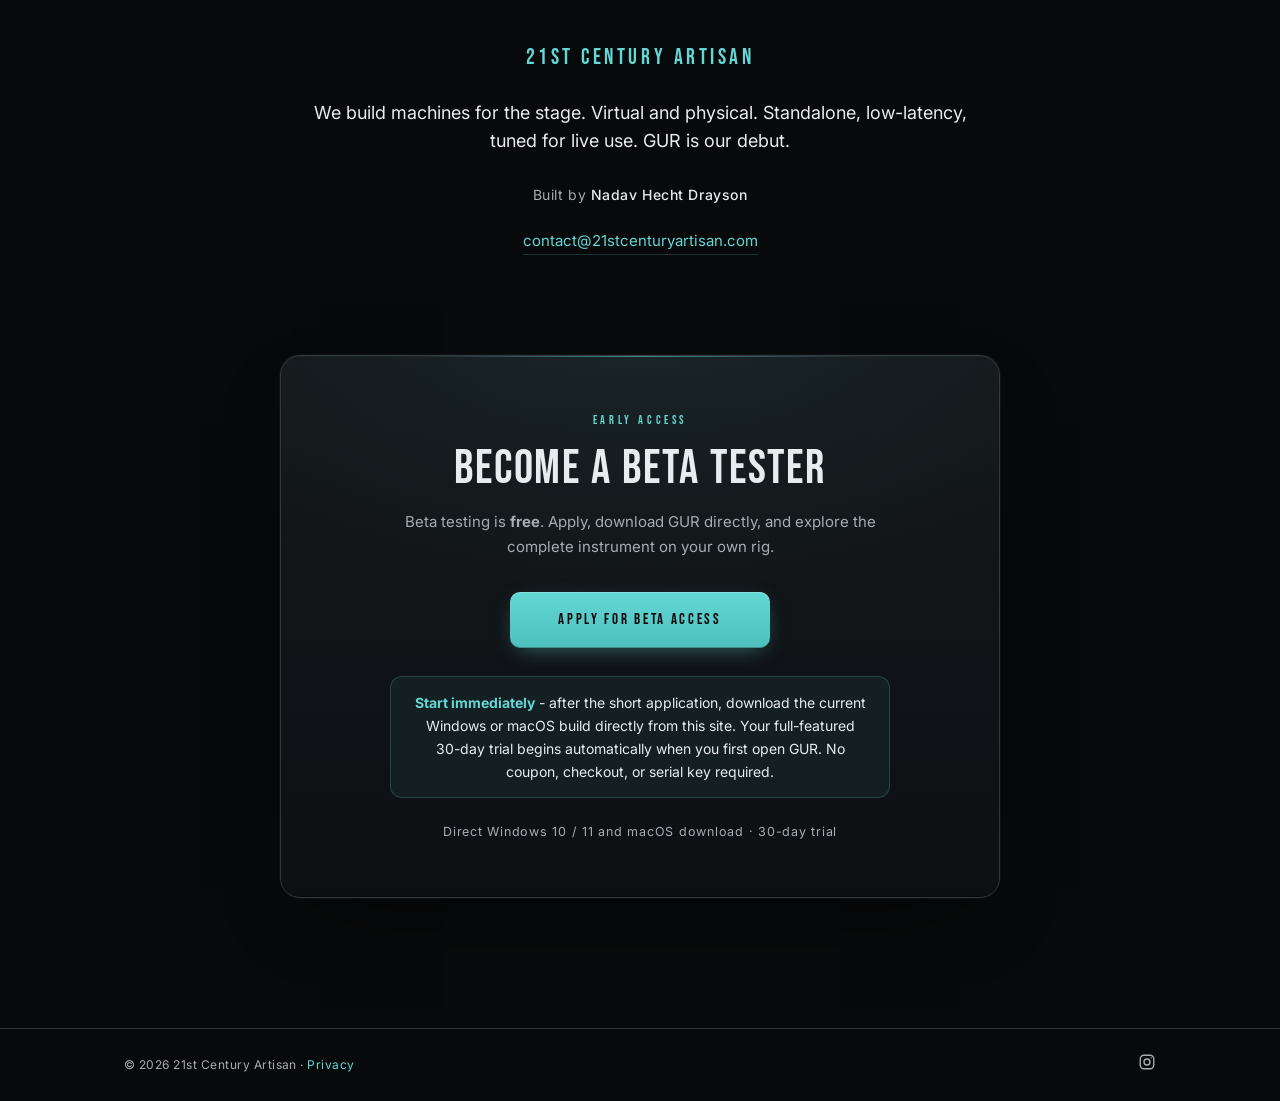
==== commit cf02d6b3: "Site: VST3 effect + instrument hosting (EN + HE) New PLUGINS section (effects in every insert slot, " ====
--- a/index.html
+++ b/index.html
@@ -4,11 +4,11 @@
   <meta charset="UTF-8">
   <meta name="viewport" content="width=device-width, initial-scale=1.0">
   <title data-i18n="title.index">GUR - DJ Live Sequencer Workstation · 21st Century Artisan</title>
-  <meta name="description" content="GUR is a DJ Live Sequencer Workstation for Windows and macOS: 12 instruments, 8 live channels, four decks, stems, 13 insert FX, LiveFX and MIDI mapping for controllers from every major brand. Standalone or VST3.">
+  <meta name="description" content="GUR is a DJ Live Sequencer Workstation for Windows and macOS: 12 instruments, 8 live channels, four decks, stems, 13 insert FX, LiveFX, VST3 effect and instrument hosting, and MIDI mapping for controllers from every major brand. Standalone or VST3.">
   <link rel="canonical" href="https://www.21stcenturyartisan.com/">
   <meta name="theme-color" content="#0b0f15">
   <meta property="og:title" content="GUR - DJ Live Sequencer Workstation">
-  <meta property="og:description" content="12 instruments, 8 live channels, four decks, stems, insert FX, LiveFX and MIDI mapping. Standalone or VST3. By 21st Century Artisan.">
+  <meta property="og:description" content="12 instruments, 8 live channels, four decks, stems, insert FX, LiveFX, VST3 plugin hosting and MIDI mapping. Standalone or VST3. By 21st Century Artisan.">
   <meta property="og:type" content="website">
   <meta property="og:url" content="https://www.21stcenturyartisan.com/">
   <meta property="og:image" content="https://www.21stcenturyartisan.com/images/gur-live.png">
@@ -30,7 +30,7 @@
     "applicationSubCategory": "DJ and live performance software",
     "operatingSystem": "Windows 10, Windows 11, macOS",
     "softwareVersion": "1.0.212",
-    "description": "A desktop DJ Live Sequencer Workstation with 12 instrument engines, 8 live channels, four decks, stem separation, 13 mixer insert effects, LiveFX performance effects and MIDI mapping. Runs standalone or as a VST3.",
+    "description": "A desktop DJ Live Sequencer Workstation with 12 instrument engines, 8 live channels, four decks, stem separation, 13 mixer insert effects, LiveFX performance effects, third-party VST3 effect and instrument hosting, and MIDI mapping. Runs standalone or as a VST3.",
     "featureList": [
       "Polymetric 32-step sequencer with sample-accurate timing",
       "256-bar piano roll with automation",
@@ -38,9 +38,10 @@
       "Four decks for sequencer patterns or audio tracks",
       "Offline 4-stem separation",
       "PRO MIXER with 8 insert slots per channel and 13 native insert effects",
+      "Hosts third-party VST3 effects and instruments, with automatic delay compensation",
       "LiveFX beat-synced performance effects",
       "Library import from Traktor, Rekordbox and VirtualDJ",
-      "MIDI Learn with per-device profiles",
+      "MIDI Learn with per-device profiles, and plugin knobs mapped automatically",
       "VST3 plugin included"
     ],
     "author": { "@type": "Person", "name": "Nadav Hecht Drayson" },
@@ -64,6 +65,7 @@
     <a href="#try"      class="header-link" data-i18n="nav.try">Try It</a>
     <a href="#inside"   class="header-link" data-i18n="nav.inside">Inside</a>
     <a href="#fx"       class="header-link" data-i18n="nav.fx">FX</a>
+    <a href="#plugins"  class="header-link" data-i18n="nav.plugins">Plugins</a>
     <a href="#roadmap"  class="header-link" data-i18n="nav.roadmap">Roadmap</a>
     <a href="#pricing"  class="header-link" data-i18n="nav.pricing">Pricing</a>
     <a href="academy.html" class="header-link" data-i18n="nav.academy">Academy</a>
@@ -90,8 +92,8 @@
     <h1 class="hero-tagline">DJ LIVE SEQUENCER WORKSTATION</h1>
     <p class="hero-lede" data-i18n="hero.lede">
       A complete instrument for live performance - 12 instruments, 8 live channels,
-      four decks, insert FX, LiveFX and a sample-accurate sequencer. Standalone, or as
-      a VST3 inside your DAW.
+      four decks, insert FX, LiveFX and a sample-accurate sequencer - and it hosts your
+      own VST3 effects and instruments. Standalone, or as a VST3 inside your DAW.
     </p>
     <!-- LAUNCH CTA: buy outright, or start the 30-day trial. The browser demo
          drops to a tertiary text link - it is still the fastest way to hear the
@@ -283,12 +285,12 @@
   <section id="fx" class="features-section fx-section">
     <div class="section-head">
       <h2 data-i18n="fx.h2">INSERT FX + LIVEFX</h2>
-      <p data-i18n="fx.p">Two effect systems with two jobs: inserts shape each channel, LiveFX is what you play.</p>
-    </div>
-    <div class="feature-grid">
-      <div class="card">
-        <h3 data-i18n="fx.ins.h">INSERT FX - 13 NATIVE EFFECTS, 8 SLOTS PER CHANNEL</h3>
-        <p data-i18n="fx.ins.p">The PRO MIXER gives every channel 8 insert slots, EQ, high-pass and low-pass filters, trim and pan. The suite covers compressor, limiter, flanger, phaser, crusher, trance gate, chorus, delay, ping-pong, echo, spring, plate and room. Each effect has its own editor with factory and user presets, A/B and undo. Inserts save with your patterns, reorder by drag and drop, and can be automated from the piano roll.</p>
+      <p data-i18n="fx.p">Two effect systems with two jobs: inserts shape each channel - native or your own VST3s - and LiveFX is what you play.</p>
+    </div>
+    <div class="feature-grid">
+      <div class="card">
+        <h3 data-i18n="fx.ins.h">INSERT FX - 13 NATIVE EFFECTS + YOUR VST3s, 8 SLOTS PER CHANNEL</h3>
+        <p data-i18n="fx.ins.p">The PRO MIXER gives every channel 8 insert slots, EQ, high-pass and low-pass filters, trim and pan. The suite covers compressor, limiter, flanger, phaser, crusher, trance gate, chorus, delay, ping-pong, echo, spring, plate and room. Each effect has its own editor with factory and user presets, A/B and undo. Inserts save with your patterns, reorder by drag and drop, and can be automated from the piano roll. Any slot can also hold one of your own VST3 effects.</p>
       </div>
       <div class="card">
         <h3 data-i18n="fx.live.h">LIVEFX - THROW EFFECTS YOU PLAY</h3>
@@ -297,6 +299,41 @@
     </div>
   </section>
 
+  <!-- PLUGINS: third-party VST3 hosting - effects in the PRO MIXER inserts,
+       instruments on live channels, delay compensation, automation, controller knobs. -->
+  <section id="plugins" class="features-section plugins-section">
+    <div class="section-head">
+      <h2 data-i18n="plug.h2">YOUR PLUGINS, INSIDE GUR</h2>
+      <p data-i18n="plug.p">GUR hosts your third-party VST3 effects and instruments, right next to its own engines.</p>
+    </div>
+    <div class="feature-grid">
+      <div class="card">
+        <h3 data-i18n="plug.a.h">VST3 EFFECTS IN EVERY INSERT SLOT</h3>
+        <p data-i18n="plug.a.p">Load your own VST3 effects into any of the PRO MIXER's 8 insert slots per channel, mixed freely with the native suite. Each plugin opens in its own window, and its settings save with your project.</p>
+      </div>
+      <div class="card">
+        <h3 data-i18n="plug.b.h">VST3 INSTRUMENTS</h3>
+        <p data-i18n="plug.b.p">Put a third-party VST3 instrument on a live channel and play it from GUR's sequencer, piano roll and your controller, like any built-in engine.</p>
+      </div>
+      <div class="card">
+        <h3 data-i18n="plug.c.h">AUTOMATIC DELAY COMPENSATION</h3>
+        <p data-i18n="plug.c.p">Plugins that add latency stay in time with the rest of the set, in Live and DJ mode alike. Bypassing a plugin never shifts the timing.</p>
+      </div>
+      <div class="card">
+        <h3 data-i18n="plug.d.h">READY WHEN YOU ARE</h3>
+        <p data-i18n="plug.d.p">The plugins a project uses load in the background as it opens, so switching patterns does not stall on a plugin loading.</p>
+      </div>
+      <div class="card">
+        <h3 data-i18n="plug.e.h">PLUGIN AUTOMATION</h3>
+        <p data-i18n="plug.e.p">Record any plugin parameter just by turning it, or draw it in the piano roll's automation lanes.</p>
+      </div>
+      <div class="card">
+        <h3 data-i18n="plug.f.h">ALREADY MAPPED TO YOUR KNOBS</h3>
+        <p data-i18n="plug.f.p">The first time you load a plugin, GUR picks its most useful controls and lays them out across up to 48 controller knobs, in banks of 8. Any MIDI controller can drive them. Re-assign a knob with one click in the plugin window, and the layout is remembered for that plugin everywhere.</p>
+      </div>
+    </div>
+  </section>
+
   <section id="controllers" class="features-section controllers-section">
     <div class="section-head">
       <h2 data-i18n="ctl.h2">MADE TO BE PLAYED BY HAND</h2>
@@ -327,7 +364,7 @@
     <div class="feature-grid">
       <div class="card">
         <h3 data-i18n="open.a.h">YOUR DAW</h3>
-        <p data-i18n="open.a.p">GUR runs as a VST3 plugin inside your DAW, with Live Mode and host sync. The VST3 is included in every license.</p>
+        <p data-i18n="open.a.p">GUR runs as a VST3 plugin inside your DAW, with Live Mode and host sync, and it hosts your own VST3 effects and instruments. The VST3 is included in every license.</p>
       </div>
       <div class="card">
         <h3 data-i18n="open.b.h">YOUR LIBRARY</h3>
@@ -338,7 +375,7 @@
         <p data-i18n="open.c.p">Export to WAV, AIFF, FLAC, MP3 or AAC. ASIO audio, separate line and cue outputs, and MIDI from any controller.</p>
       </div>
     </div>
-    <p class="section-note" data-i18n="open.not"><strong>Not yet:</strong> GUR cannot host third-party plugins today, and its DAW tier, GUR PRO, is still in development. Both are on the roadmap below.</p>
+    <p class="section-note" data-i18n="open.not"><strong>Not yet:</strong> GUR's DAW tier, GUR PRO, is still in development. It is on the roadmap below.</p>
   </section>
 
   <section id="next" class="features-section next-section">
@@ -409,6 +446,10 @@
           </li>
           <li>
             <svg viewBox="0 0 16 16" width="13" height="13" fill="none" stroke="currentColor" stroke-width="1.6" stroke-linecap="round" stroke-linejoin="round" aria-hidden="true"><path d="M3 8 L6.5 11.5 L13 5"/></svg>
+            <span data-i18n="pc.f6">Hosts your VST3 effects and instruments</span>
+          </li>
+          <li>
+            <svg viewBox="0 0 16 16" width="13" height="13" fill="none" stroke="currentColor" stroke-width="1.6" stroke-linecap="round" stroke-linejoin="round" aria-hidden="true"><path d="M3 8 L6.5 11.5 L13 5"/></svg>
             <span data-i18n="pc.f3">All v1.x updates free</span>
           </li>
           <li>
@@ -451,6 +492,10 @@
           </li>
           <li>
             <svg viewBox="0 0 16 16" width="13" height="13" fill="none" stroke="currentColor" stroke-width="1.6" stroke-linecap="round" stroke-linejoin="round" aria-hidden="true"><path d="M3 8 L6.5 11.5 L13 5"/></svg>
+            <span data-i18n="pcl.f6">Hosts your VST3 effects and instruments</span>
+          </li>
+          <li>
+            <svg viewBox="0 0 16 16" width="13" height="13" fill="none" stroke="currentColor" stroke-width="1.6" stroke-linecap="round" stroke-linejoin="round" aria-hidden="true"><path d="M3 8 L6.5 11.5 L13 5"/></svg>
             <span data-i18n="pcl.f2">Sequencer, drums, synths and FX</span>
           </li>
           <li>
@@ -480,7 +525,7 @@
   <section id="value" class="features-section value-section">
     <div class="section-head">
       <h2 data-i18n="val.h2">VALUE FOR MONEY</h2>
-      <p data-i18n="val.p">One one-time price for a sequencer instrument, 12 engines, four decks, stems, a pro mixer with inserts, LiveFX and a VST3.</p>
+      <p data-i18n="val.p">One one-time price for a sequencer instrument, 12 engines, four decks, stems, a pro mixer with inserts, VST3 plugin hosting, LiveFX and a VST3.</p>
     </div>
     <table class="value-table">
       <thead><tr><th data-i18n="val.th0">Software</th><th data-i18n="val.th1">Price</th></tr></thead>
@@ -505,23 +550,19 @@
         <p data-i18n="road.a.p">A new higher tier that adds a post-production timeline and audio channels, with take lanes, track freeze and stem export, to everything in GUR DJ. In development now. Priced as DAW software, price to be announced. GUR DJ owners get 50% off.</p>
       </div>
       <div class="card">
-        <h3 data-i18n="road.b.h">2. THIRD-PARTY VST3 EFFECTS</h3>
-        <p data-i18n="road.b.p">Load your own VST3 effects into PRO MIXER insert slots, next to the native suite.</p>
-      </div>
-      <div class="card">
-        <h3 data-i18n="road.c.h">3. MIDI CLOCK</h3>
+        <h3 data-i18n="road.c.h">2. MIDI CLOCK</h3>
         <p data-i18n="road.c.p">Send and receive MIDI clock, so GUR can stay in time with hardware and other software.</p>
       </div>
       <div class="card">
-        <h3 data-i18n="road.d.h">4. MIDI FILE IMPORT AND EXPORT</h3>
+        <h3 data-i18n="road.d.h">3. MIDI FILE IMPORT AND EXPORT</h3>
         <p data-i18n="road.d.p">Move patterns and piano-roll parts in and out of GUR.</p>
       </div>
       <div class="card">
-        <h3 data-i18n="road.e.h">5. MORE READY-MADE MAPPINGS</h3>
+        <h3 data-i18n="road.e.h">4. MORE READY-MADE MAPPINGS</h3>
         <p data-i18n="road.e.p">Default mappings for more flagship controllers, so more gear works on first plug-in.</p>
       </div>
     </div>
-    <p class="section-note" data-i18n="road.after"><strong>After January 1:</strong> third-party VST3 instruments and Ableton Link. These have no date yet.</p>
+    <p class="section-note" data-i18n="road.after"><strong>After January 1:</strong> Ableton Link. It has no date yet.</p>
   </section>
 
   <section id="faq" class="features-section faq-section">
@@ -535,11 +576,11 @@
       </div>
       <div class="card">
         <h3 data-i18n="faq.b.h">Does GUR support VST plugins?</h3>
-        <p data-i18n="faq.b.p">GUR itself runs as a VST3 inside your DAW. It cannot load third-party plugins today. Hosting third-party VST3 effects is on the roadmap for release by January 1, 2027, as a free update.</p>
+        <p data-i18n="faq.b.p">Yes, both ways. GUR runs as a VST3 inside your DAW, and it hosts third-party VST3 effects in the PRO MIXER's insert slots and VST3 instruments on its live channels, with automatic delay compensation, automation and controller mapping.</p>
       </div>
       <div class="card">
         <h3 data-i18n="faq.c.h">Is GUR a closed ecosystem?</h3>
-        <p data-i18n="faq.c.p">Today GUR includes its own instruments and effects and does not host third-party plugins. It does run in any VST3 DAW, imports Traktor, Rekordbox and VirtualDJ libraries, exports standard audio files and works with MIDI controllers from any brand. The roadmap above lists what opens it further.</p>
+        <p data-i18n="faq.c.p">No. GUR includes its own instruments and effects, and it also hosts your third-party VST3 effects and instruments. It runs in any VST3 DAW, imports Traktor, Rekordbox and VirtualDJ libraries, exports standard audio files and works with MIDI controllers from any brand. The roadmap above lists what opens it further.</p>
       </div>
       <div class="card">
         <h3 data-i18n="faq.d.h">Is GUR a DAW?</h3>
